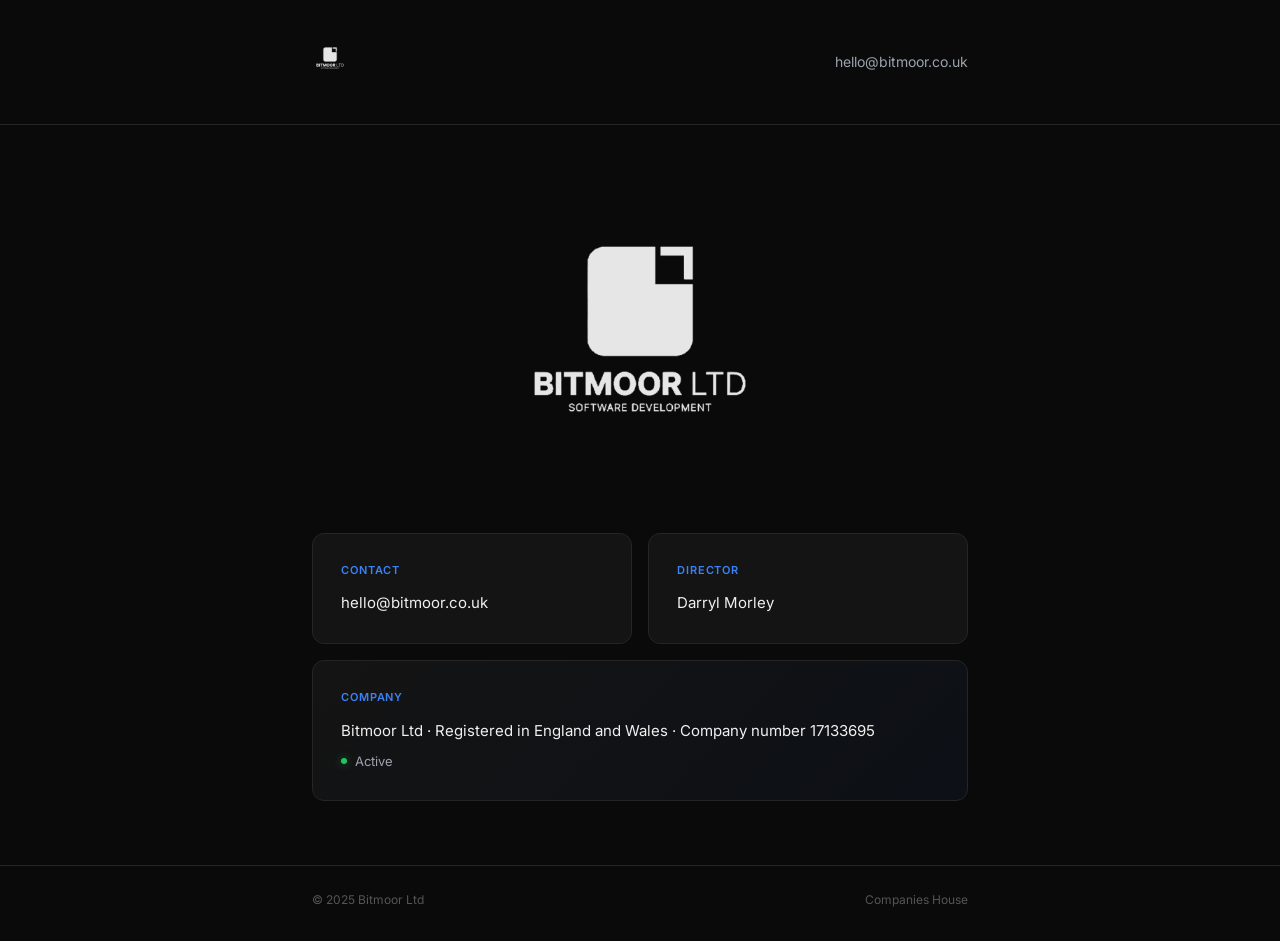
==== index.html @ f6d06ce0 "Add logo and redesign site with dark theme Co-Authored-By: Claude Opus 4.6 <noreply@anthropic.com>" ====
<!DOCTYPE html>
<html lang="en">
<head>
  <meta charset="UTF-8">
  <meta name="viewport" content="width=device-width, initial-scale=1.0">
  <title>Bitmoor Ltd - Software Development</title>
  <meta name="description" content="Bitmoor Ltd is a software development company registered in England and Wales. Company number 17133695.">
  <link rel="preconnect" href="https://fonts.googleapis.com">
  <link rel="preconnect" href="https://fonts.gstatic.com" crossorigin>
  <link href="https://fonts.googleapis.com/css2?family=Inter:wght@400;500;600;700&display=swap" rel="stylesheet">
  <style>
    *, *::before, *::after {
      box-sizing: border-box;
      margin: 0;
      padding: 0;
    }

    :root {
      --color-text: #f0f0f0;
      --color-text-muted: #9ca3af;
      --color-bg: #0a0a0a;
      --color-surface: #141414;
      --color-border: #252525;
      --color-accent: #3b82f6;
      --color-accent-glow: rgba(59, 130, 246, 0.15);
    }

    body {
      font-family: 'Inter', -apple-system, BlinkMacSystemFont, sans-serif;
      color: var(--color-text);
      background: var(--color-bg);
      line-height: 1.6;
      -webkit-font-smoothing: antialiased;
      min-height: 100vh;
    }

    .page {
      min-height: 100vh;
      display: flex;
      flex-direction: column;
    }

    .container {
      max-width: 720px;
      margin: 0 auto;
      padding: 0 32px;
      width: 100%;
    }

    header {
      padding: 40px 0;
      border-bottom: 1px solid var(--color-border);
    }

    .header-inner {
      display: flex;
      align-items: center;
      justify-content: space-between;
    }

    .logo img {
      height: 36px;
      width: auto;
      filter: brightness(0) invert(1) opacity(0.9);
    }

    .header-link {
      font-size: 14px;
      color: var(--color-text-muted);
      text-decoration: none;
      transition: color 0.2s;
    }

    .header-link:hover {
      color: var(--color-accent);
    }

    .hero {
      padding: 64px 0;
      display: flex;
      justify-content: center;
    }

    .hero img {
      width: 280px;
      height: auto;
      filter: brightness(0) invert(1) opacity(0.9);
    }

    .cards {
      display: grid;
      grid-template-columns: 1fr 1fr;
      gap: 16px;
      padding-bottom: 64px;
    }

    .card {
      background: var(--color-surface);
      border: 1px solid var(--color-border);
      border-radius: 12px;
      padding: 28px;
      transition: border-color 0.2s, box-shadow 0.2s;
    }

    .card:hover {
      border-color: #333;
      box-shadow: 0 4px 24px rgba(0, 0, 0, 0.3);
    }

    .card-label {
      font-size: 11px;
      font-weight: 600;
      text-transform: uppercase;
      letter-spacing: 0.08em;
      color: var(--color-accent);
      margin-bottom: 12px;
    }

    .card p {
      font-size: 15px;
      color: var(--color-text);
      line-height: 1.6;
    }

    .card a {
      color: var(--color-text);
      text-decoration: none;
      transition: color 0.2s;
    }

    .card a:hover {
      color: var(--color-accent);
    }

    .card-full {
      grid-column: 1 / -1;
      background: linear-gradient(135deg, var(--color-surface) 0%, rgba(59, 130, 246, 0.05) 100%);
    }

    .status {
      display: inline-flex;
      align-items: center;
      gap: 8px;
      font-size: 13px;
      color: var(--color-text-muted);
      margin-top: 8px;
    }

    .status-dot {
      width: 6px;
      height: 6px;
      border-radius: 50%;
      background: #22c55e;
      box-shadow: 0 0 8px rgba(34, 197, 94, 0.5);
    }

    footer {
      margin-top: auto;
      padding: 24px 0 32px;
      border-top: 1px solid var(--color-border);
    }

    .footer-inner {
      display: flex;
      align-items: center;
      justify-content: space-between;
    }

    footer p {
      font-size: 12px;
      color: #555;
    }

    footer a {
      font-size: 12px;
      color: #555;
      text-decoration: none;
      transition: color 0.2s;
    }

    footer a:hover {
      color: var(--color-text-muted);
    }

    @media (max-width: 540px) {
      .hero h1 {
        font-size: 36px;
      }

      .cards {
        grid-template-columns: 1fr;
      }

      .card-full {
        grid-column: auto;
      }

      .footer-inner {
        flex-direction: column;
        gap: 8px;
        text-align: center;
      }
    }
  </style>
</head>
<body>
  <div class="page">
    <header>
      <div class="container">
        <div class="header-inner">
          <div class="logo"><img src="logo.png" alt="Bitmoor"></div>
          <a href="mailto:hello@bitmoor.co.uk" class="header-link">hello@bitmoor.co.uk</a>
        </div>
      </div>
    </header>

    <main>
      <div class="container">
        <div class="hero">
          <img src="logo.png" alt="Bitmoor Ltd - Software Development">
        </div>

        <div class="cards">
          <div class="card">
            <div class="card-label">Contact</div>
            <p><a href="mailto:hello@bitmoor.co.uk">hello@bitmoor.co.uk</a></p>
          </div>

          <div class="card">
            <div class="card-label">Director</div>
            <p>Darryl Morley</p>
          </div>

          <div class="card card-full">
            <div class="card-label">Company</div>
            <p>
              Bitmoor Ltd &middot; Registered in England and Wales &middot;
              <a href="https://find-and-update.company-information.service.gov.uk/company/17133695" target="_blank" rel="noopener">Company number 17133695</a>
            </p>
            <div class="status">
              <span class="status-dot"></span>
              Active
            </div>
          </div>
        </div>
      </div>
    </main>

    <footer>
      <div class="container">
        <div class="footer-inner">
          <p>&copy; 2025 Bitmoor Ltd</p>
          <a href="https://find-and-update.company-information.service.gov.uk/company/17133695" target="_blank" rel="noopener">Companies House</a>
        </div>
      </div>
    </footer>
  </div>
</body>
</html>
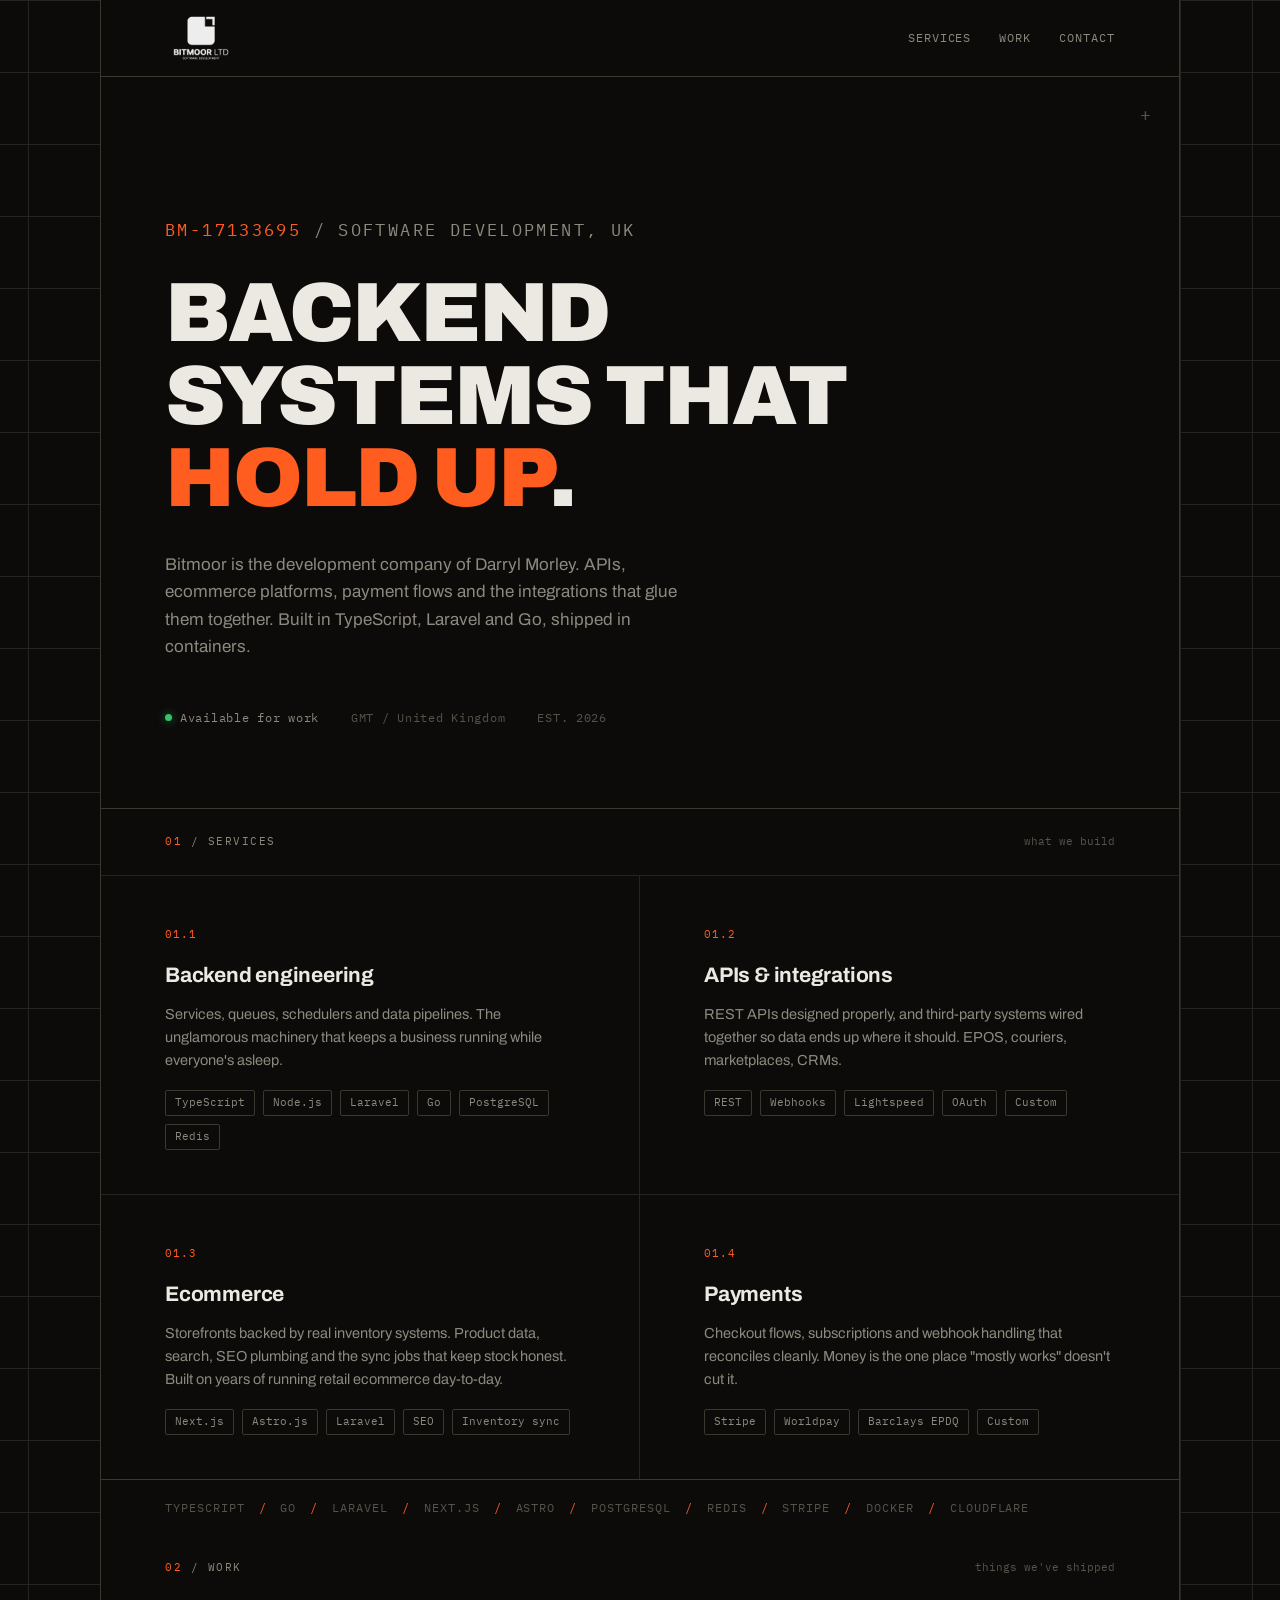
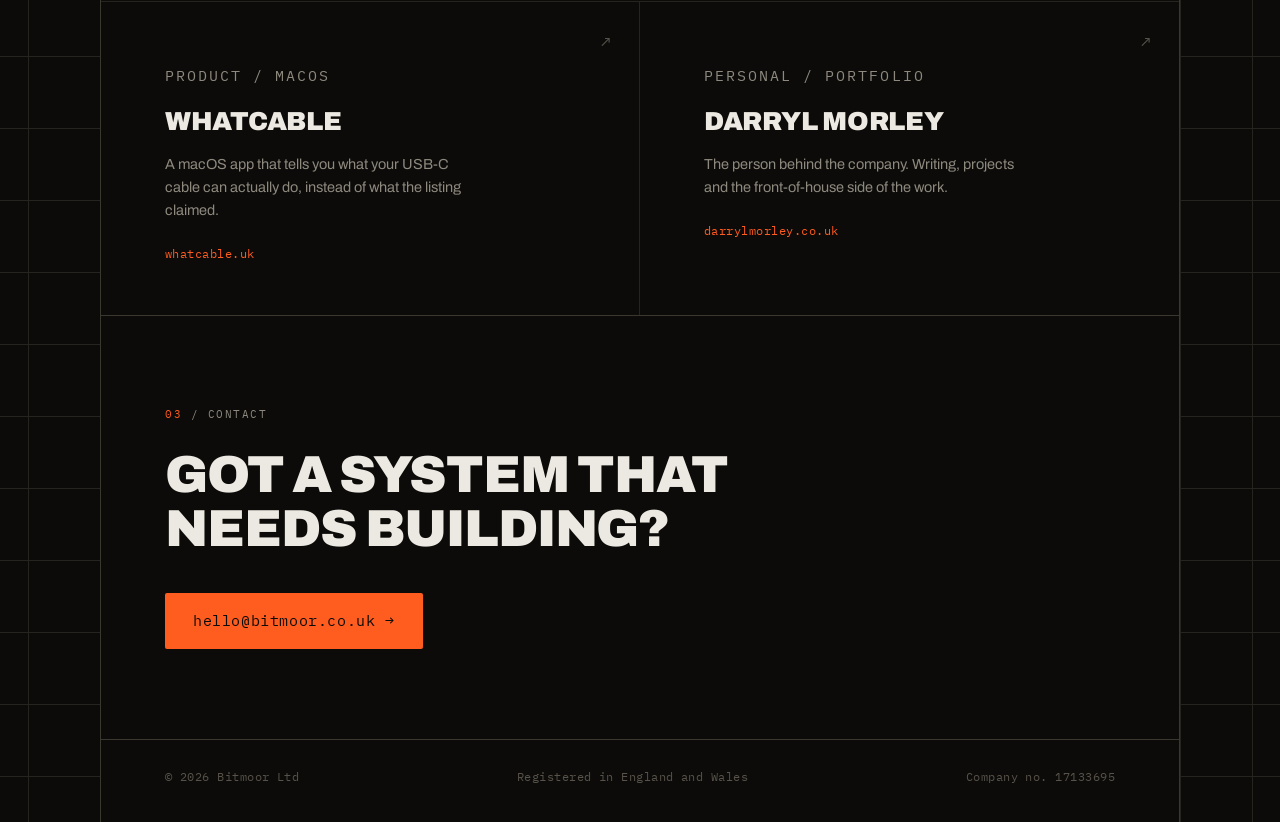
==== commit 1a5f7d17: "feat: redesign site around services and shipped work Industrial dark theme (Archivo + IBM Plex Mono," ====
--- a/index.html
+++ b/index.html
@@ -3,11 +3,11 @@
 <head>
   <meta charset="UTF-8">
   <meta name="viewport" content="width=device-width, initial-scale=1.0">
-  <title>Bitmoor Ltd - Software Development</title>
-  <meta name="description" content="Bitmoor Ltd is a software development company registered in England and Wales. Company number 17133695.">
+  <title>Bitmoor Ltd · Backend, APIs, Ecommerce</title>
+  <meta name="description" content="Bitmoor Ltd builds backend systems, APIs, ecommerce platforms and payment integrations in TypeScript, Laravel and Go. Registered in England and Wales, company number 17133695.">
   <link rel="preconnect" href="https://fonts.googleapis.com">
   <link rel="preconnect" href="https://fonts.gstatic.com" crossorigin>
-  <link href="https://fonts.googleapis.com/css2?family=Inter:wght@400;500;600;700&display=swap" rel="stylesheet">
+  <link href="https://fonts.googleapis.com/css2?family=Archivo:wght@400;500;700;900&family=IBM+Plex+Mono:wght@400;500&display=swap" rel="stylesheet">
   <style>
     *, *::before, *::after {
       box-sizing: border-box;
@@ -16,243 +16,564 @@
     }
 
     :root {
-      --color-text: #f0f0f0;
-      --color-text-muted: #9ca3af;
-      --color-bg: #0a0a0a;
-      --color-surface: #141414;
-      --color-border: #252525;
-      --color-accent: #3b82f6;
-      --color-accent-glow: rgba(59, 130, 246, 0.15);
+      --bg: #0c0b09;
+      --surface: #131210;
+      --line: #26241f;
+      --line-strong: #3a372f;
+      --text: #ece9e2;
+      --muted: #8d897e;
+      --faint: #57534a;
+      --accent: #ff5c1f;
+      --accent-dim: rgba(255, 92, 31, 0.12);
+      --mono: 'IBM Plex Mono', ui-monospace, monospace;
+      --sans: 'Archivo', -apple-system, sans-serif;
+    }
+
+    ::selection {
+      background: var(--accent);
+      color: var(--bg);
+    }
+
+    html {
+      scroll-behavior: smooth;
     }
 
     body {
-      font-family: 'Inter', -apple-system, BlinkMacSystemFont, sans-serif;
-      color: var(--color-text);
-      background: var(--color-bg);
+      font-family: var(--sans);
+      background: var(--bg);
+      color: var(--text);
       line-height: 1.6;
       -webkit-font-smoothing: antialiased;
+      /* blueprint grid backdrop */
+      background-image:
+        linear-gradient(var(--line) 1px, transparent 1px),
+        linear-gradient(90deg, var(--line) 1px, transparent 1px);
+      background-size: 72px 72px;
+      background-position: center top;
+    }
+
+    .frame {
+      max-width: 1080px;
+      margin: 0 auto;
+      border-left: 1px solid var(--line-strong);
+      border-right: 1px solid var(--line-strong);
+      background: var(--bg);
       min-height: 100vh;
-    }
-
-    .page {
-      min-height: 100vh;
       display: flex;
       flex-direction: column;
     }
 
-    .container {
-      max-width: 720px;
-      margin: 0 auto;
-      padding: 0 32px;
-      width: 100%;
-    }
-
+    .pad {
+      padding-left: clamp(24px, 5vw, 64px);
+      padding-right: clamp(24px, 5vw, 64px);
+    }
+
+    /* ---- mono label, used everywhere ---- */
+    .tag {
+      font-family: var(--mono);
+      font-size: 11px;
+      letter-spacing: 0.14em;
+      text-transform: uppercase;
+      color: var(--muted);
+    }
+
+    .tag .idx {
+      color: var(--accent);
+    }
+
+    /* ---- header ---- */
     header {
-      padding: 40px 0;
-      border-bottom: 1px solid var(--color-border);
-    }
-
-    .header-inner {
+      border-bottom: 1px solid var(--line-strong);
+      padding-top: 20px;
+      padding-bottom: 20px;
       display: flex;
       align-items: center;
       justify-content: space-between;
+      gap: 16px;
+    }
+
+    .logo {
+      display: flex;
+      align-items: center;
     }
 
     .logo img {
-      height: 36px;
+      /* the PNG has heavy transparent padding, oversize and pull it back in */
+      height: 72px;
       width: auto;
-      filter: brightness(0) invert(1) opacity(0.9);
-    }
-
-    .header-link {
-      font-size: 14px;
-      color: var(--color-text-muted);
+      display: block;
+      margin: -18px 0;
+      filter: brightness(0) invert(0.93);
+    }
+
+    header nav {
+      display: flex;
+      gap: 28px;
+    }
+
+    header nav a {
+      font-family: var(--mono);
+      font-size: 12px;
+      letter-spacing: 0.08em;
+      text-transform: uppercase;
+      color: var(--muted);
       text-decoration: none;
-      transition: color 0.2s;
-    }
-
-    .header-link:hover {
-      color: var(--color-accent);
-    }
-
+      transition: color 0.15s;
+    }
+
+    header nav a:hover {
+      color: var(--accent);
+    }
+
+    /* ---- hero ---- */
     .hero {
-      padding: 64px 0;
-      display: flex;
-      justify-content: center;
-    }
-
-    .hero img {
-      width: 280px;
-      height: auto;
-      filter: brightness(0) invert(1) opacity(0.9);
-    }
-
-    .cards {
-      display: grid;
-      grid-template-columns: 1fr 1fr;
-      gap: 16px;
-      padding-bottom: 64px;
-    }
-
-    .card {
-      background: var(--color-surface);
-      border: 1px solid var(--color-border);
-      border-radius: 12px;
-      padding: 28px;
-      transition: border-color 0.2s, box-shadow 0.2s;
-    }
-
-    .card:hover {
-      border-color: #333;
-      box-shadow: 0 4px 24px rgba(0, 0, 0, 0.3);
-    }
-
-    .card-label {
-      font-size: 11px;
-      font-weight: 600;
+      padding-top: clamp(72px, 12vh, 140px);
+      padding-bottom: clamp(56px, 9vh, 110px);
+      border-bottom: 1px solid var(--line-strong);
+      position: relative;
+      overflow: hidden;
+    }
+
+    .hero::after {
+      /* crosshair marker, top right */
+      content: '+';
+      position: absolute;
+      top: 24px;
+      right: 28px;
+      font-family: var(--mono);
+      color: var(--faint);
+      font-size: 18px;
+    }
+
+    .hero .tag {
+      margin-bottom: 28px;
+    }
+
+    .hero h1 {
+      font-size: clamp(40px, 7.2vw, 84px);
+      font-weight: 900;
+      line-height: 0.98;
+      letter-spacing: -0.025em;
       text-transform: uppercase;
-      letter-spacing: 0.08em;
-      color: var(--color-accent);
-      margin-bottom: 12px;
-    }
-
-    .card p {
-      font-size: 15px;
-      color: var(--color-text);
-      line-height: 1.6;
-    }
-
-    .card a {
-      color: var(--color-text);
-      text-decoration: none;
-      transition: color 0.2s;
-    }
-
-    .card a:hover {
-      color: var(--color-accent);
-    }
-
-    .card-full {
-      grid-column: 1 / -1;
-      background: linear-gradient(135deg, var(--color-surface) 0%, rgba(59, 130, 246, 0.05) 100%);
-    }
-
-    .status {
+      max-width: 14ch;
+    }
+
+    .hero h1 .accent {
+      color: var(--accent);
+    }
+
+    .hero p {
+      margin-top: 32px;
+      max-width: 52ch;
+      font-size: 17px;
+      color: var(--muted);
+    }
+
+    .hero-meta {
+      margin-top: 48px;
+      display: flex;
+      flex-wrap: wrap;
+      gap: 10px 32px;
+      font-family: var(--mono);
+      font-size: 12px;
+      color: var(--faint);
+      letter-spacing: 0.06em;
+    }
+
+    .hero-meta .live {
+      color: var(--muted);
       display: inline-flex;
       align-items: center;
       gap: 8px;
-      font-size: 13px;
-      color: var(--color-text-muted);
-      margin-top: 8px;
-    }
-
-    .status-dot {
-      width: 6px;
-      height: 6px;
+    }
+
+    .dot {
+      width: 7px;
+      height: 7px;
       border-radius: 50%;
-      background: #22c55e;
-      box-shadow: 0 0 8px rgba(34, 197, 94, 0.5);
-    }
-
+      background: #36c46a;
+      box-shadow: 0 0 10px rgba(54, 196, 106, 0.6);
+      animation: pulse 2.4s ease-in-out infinite;
+    }
+
+    @keyframes pulse {
+      0%, 100% { opacity: 1; }
+      50% { opacity: 0.35; }
+    }
+
+    /* ---- section shell ---- */
+    section {
+      border-bottom: 1px solid var(--line-strong);
+    }
+
+    .section-head {
+      padding-top: 24px;
+      padding-bottom: 24px;
+      border-bottom: 1px solid var(--line);
+      display: flex;
+      justify-content: space-between;
+      align-items: baseline;
+    }
+
+    .section-head .hint {
+      font-family: var(--mono);
+      font-size: 11px;
+      color: var(--faint);
+    }
+
+    /* ---- services ---- */
+    .services {
+      display: grid;
+      grid-template-columns: 1fr 1fr;
+    }
+
+    .service {
+      padding: clamp(28px, 4vw, 44px) clamp(24px, 5vw, 64px);
+      border-bottom: 1px solid var(--line);
+      position: relative;
+    }
+
+    .service:nth-child(odd) {
+      border-right: 1px solid var(--line);
+    }
+
+    .service:nth-last-child(-n+2) {
+      border-bottom: none;
+    }
+
+    .service::before {
+      content: '';
+      position: absolute;
+      top: 0;
+      left: 0;
+      width: 0;
+      height: 2px;
+      background: var(--accent);
+      transition: width 0.3s ease;
+    }
+
+    .service:hover::before {
+      width: 100%;
+    }
+
+    .service .num {
+      font-family: var(--mono);
+      font-size: 11px;
+      color: var(--accent);
+      letter-spacing: 0.1em;
+    }
+
+    .service h3 {
+      margin-top: 14px;
+      font-size: 21px;
+      font-weight: 700;
+      letter-spacing: -0.01em;
+    }
+
+    .service p {
+      margin-top: 10px;
+      font-size: 14.5px;
+      color: var(--muted);
+    }
+
+    .service .tools {
+      margin-top: 18px;
+      display: flex;
+      flex-wrap: wrap;
+      gap: 8px;
+    }
+
+    .tools span {
+      font-family: var(--mono);
+      font-size: 11px;
+      color: var(--muted);
+      border: 1px solid var(--line-strong);
+      padding: 3px 9px;
+      border-radius: 2px;
+    }
+
+    /* ---- stack strip ---- */
+    .strip {
+      padding-top: 18px;
+      padding-bottom: 18px;
+      font-family: var(--mono);
+      font-size: 12px;
+      letter-spacing: 0.08em;
+      color: var(--faint);
+      text-transform: uppercase;
+      white-space: nowrap;
+      overflow: hidden;
+      text-overflow: ellipsis;
+    }
+
+    .strip b {
+      color: var(--accent);
+      font-weight: 400;
+      margin: 0 6px;
+    }
+
+    /* ---- work ---- */
+    .work-grid {
+      display: grid;
+      grid-template-columns: 1fr 1fr;
+    }
+
+    .work {
+      display: block;
+      text-decoration: none;
+      color: inherit;
+      padding: clamp(32px, 4.5vw, 52px) clamp(24px, 5vw, 64px);
+      position: relative;
+      transition: background 0.2s;
+    }
+
+    .work:first-child {
+      border-right: 1px solid var(--line);
+    }
+
+    .work:hover {
+      background: var(--accent-dim);
+    }
+
+    .work .arrow {
+      position: absolute;
+      top: 28px;
+      right: 28px;
+      font-family: var(--mono);
+      font-size: 16px;
+      color: var(--faint);
+      transition: color 0.2s, transform 0.2s;
+    }
+
+    .work:hover .arrow {
+      color: var(--accent);
+      transform: translate(3px, -3px);
+    }
+
+    .work h3 {
+      font-size: 26px;
+      font-weight: 900;
+      text-transform: uppercase;
+      letter-spacing: -0.01em;
+      margin-top: 14px;
+    }
+
+    .work p {
+      margin-top: 10px;
+      font-size: 14.5px;
+      color: var(--muted);
+      max-width: 40ch;
+    }
+
+    .work .url {
+      margin-top: 22px;
+      font-family: var(--mono);
+      font-size: 12px;
+      color: var(--accent);
+      letter-spacing: 0.04em;
+    }
+
+    /* ---- contact ---- */
+    .contact {
+      padding-top: clamp(64px, 10vh, 120px);
+      padding-bottom: clamp(64px, 10vh, 120px);
+      text-align: left;
+    }
+
+    .contact h2 {
+      font-size: clamp(30px, 4.6vw, 52px);
+      font-weight: 900;
+      text-transform: uppercase;
+      letter-spacing: -0.02em;
+      line-height: 1.05;
+      max-width: 20ch;
+    }
+
+    .contact a.cta {
+      display: inline-block;
+      margin-top: 36px;
+      font-family: var(--mono);
+      font-size: 15px;
+      letter-spacing: 0.04em;
+      color: var(--bg);
+      background: var(--accent);
+      text-decoration: none;
+      padding: 16px 28px;
+      border-radius: 2px;
+      transition: transform 0.15s, box-shadow 0.15s;
+    }
+
+    .contact a.cta:hover {
+      transform: translateY(-2px);
+      box-shadow: 0 8px 32px rgba(255, 92, 31, 0.35);
+    }
+
+    /* ---- footer ---- */
     footer {
       margin-top: auto;
-      padding: 24px 0 32px;
-      border-top: 1px solid var(--color-border);
-    }
-
-    .footer-inner {
-      display: flex;
-      align-items: center;
+      padding-top: 28px;
+      padding-bottom: 36px;
+      display: flex;
+      flex-wrap: wrap;
+      gap: 12px 32px;
       justify-content: space-between;
-    }
-
-    footer p {
-      font-size: 12px;
-      color: #555;
+      font-family: var(--mono);
+      font-size: 11.5px;
+      color: var(--faint);
+      letter-spacing: 0.04em;
     }
 
     footer a {
-      font-size: 12px;
-      color: #555;
+      color: var(--faint);
       text-decoration: none;
-      transition: color 0.2s;
+      transition: color 0.15s;
     }
 
     footer a:hover {
-      color: var(--color-text-muted);
-    }
-
-    @media (max-width: 540px) {
-      .hero h1 {
-        font-size: 36px;
-      }
-
-      .cards {
+      color: var(--accent);
+    }
+
+    /* ---- load-in reveal ---- */
+    .reveal {
+      opacity: 0;
+      transform: translateY(14px);
+      animation: rise 0.6s ease forwards;
+    }
+
+    .reveal.d1 { animation-delay: 0.08s; }
+    .reveal.d2 { animation-delay: 0.18s; }
+    .reveal.d3 { animation-delay: 0.3s; }
+
+    @keyframes rise {
+      to { opacity: 1; transform: none; }
+    }
+
+    @media (prefers-reduced-motion: reduce) {
+      .reveal { animation: none; opacity: 1; transform: none; }
+      .dot { animation: none; }
+    }
+
+    @media (max-width: 680px) {
+      .services, .work-grid {
         grid-template-columns: 1fr;
       }
 
-      .card-full {
-        grid-column: auto;
+      .service:nth-child(odd), .work:first-child {
+        border-right: none;
       }
 
-      .footer-inner {
-        flex-direction: column;
-        gap: 8px;
-        text-align: center;
+      .service:nth-last-child(2) {
+        border-bottom: 1px solid var(--line);
+      }
+
+      .work:first-child {
+        border-bottom: 1px solid var(--line);
+      }
+
+      header nav {
+        gap: 18px;
       }
     }
   </style>
 </head>
 <body>
-  <div class="page">
-    <header>
-      <div class="container">
-        <div class="header-inner">
-          <div class="logo"><img src="logo.png" alt="Bitmoor"></div>
-          <a href="mailto:hello@bitmoor.co.uk" class="header-link">hello@bitmoor.co.uk</a>
+  <div class="frame">
+    <header class="pad">
+      <a class="logo" href="#"><img src="logo.png" alt="Bitmoor"></a>
+      <nav>
+        <a href="#services">Services</a>
+        <a href="#work">Work</a>
+        <a href="mailto:hello@bitmoor.co.uk">Contact</a>
+      </nav>
+    </header>
+
+    <main>
+      <div class="hero pad">
+        <p class="tag reveal"><span class="idx">BM-17133695</span> / Software development, UK</p>
+        <h1 class="reveal d1">Backend systems that <span class="accent">hold up</span>.</h1>
+        <p class="reveal d2">
+          Bitmoor is the development company of Darryl Morley. APIs, ecommerce
+          platforms, payment flows and the integrations that glue them together.
+          Built in TypeScript, Laravel and Go, shipped in containers.
+        </p>
+        <div class="hero-meta reveal d3">
+          <span class="live"><span class="dot"></span>Available for work</span>
+          <span>GMT / United Kingdom</span>
+          <span>EST. 2026</span>
         </div>
       </div>
-    </header>
-
-    <main>
-      <div class="container">
-        <div class="hero">
-          <img src="logo.png" alt="Bitmoor Ltd - Software Development">
+
+      <section id="services">
+        <div class="section-head pad">
+          <p class="tag"><span class="idx">01</span> / Services</p>
+          <span class="hint">what we build</span>
         </div>
-
-        <div class="cards">
-          <div class="card">
-            <div class="card-label">Contact</div>
-            <p><a href="mailto:hello@bitmoor.co.uk">hello@bitmoor.co.uk</a></p>
+        <div class="services">
+          <div class="service">
+            <span class="num">01.1</span>
+            <h3>Backend engineering</h3>
+            <p>Services, queues, schedulers and data pipelines. The unglamorous machinery that keeps a business running while everyone's asleep.</p>
+            <div class="tools"><span>TypeScript</span><span>Node.js</span><span>Laravel</span><span>Go</span><span>PostgreSQL</span><span>Redis</span></div>
           </div>
-
-          <div class="card">
-            <div class="card-label">Director</div>
-            <p>Darryl Morley</p>
+          <div class="service">
+            <span class="num">01.2</span>
+            <h3>APIs &amp; integrations</h3>
+            <p>REST APIs designed properly, and third-party systems wired together so data ends up where it should. EPOS, couriers, marketplaces, CRMs.</p>
+            <div class="tools"><span>REST</span><span>Webhooks</span><span>Lightspeed</span><span>OAuth</span><span>Custom</span></div>
           </div>
-
-          <div class="card card-full">
-            <div class="card-label">Company</div>
-            <p>
-              Bitmoor Ltd &middot; Registered in England and Wales &middot;
-              <a href="https://find-and-update.company-information.service.gov.uk/company/17133695" target="_blank" rel="noopener">Company number 17133695</a>
-            </p>
-            <div class="status">
-              <span class="status-dot"></span>
-              Active
-            </div>
+          <div class="service">
+            <span class="num">01.3</span>
+            <h3>Ecommerce</h3>
+            <p>Storefronts backed by real inventory systems. Product data, search, SEO plumbing and the sync jobs that keep stock honest. Built on years of running retail ecommerce day-to-day.</p>
+            <div class="tools"><span>Next.js</span><span>Astro.js</span><span>Laravel</span><span>SEO</span><span>Inventory sync</span></div>
+          </div>
+          <div class="service">
+            <span class="num">01.4</span>
+            <h3>Payments</h3>
+            <p>Checkout flows, subscriptions and webhook handling that reconciles cleanly. Money is the one place "mostly works" doesn't cut it.</p>
+            <div class="tools"><span>Stripe</span><span>Worldpay</span><span>Barclays EPDQ</span><span>Custom</span></div>
           </div>
         </div>
+      </section>
+
+      <div class="strip pad">
+        TypeScript <b>/</b> Go <b>/</b> Laravel <b>/</b> Next.js <b>/</b> Astro <b>/</b> PostgreSQL <b>/</b> Redis <b>/</b> Stripe <b>/</b> Docker <b>/</b> Cloudflare
       </div>
+
+      <section id="work">
+        <div class="section-head pad">
+          <p class="tag"><span class="idx">02</span> / Work</p>
+          <span class="hint">things we've shipped</span>
+        </div>
+        <div class="work-grid">
+          <a class="work" href="https://www.whatcable.uk" target="_blank" rel="noopener">
+            <span class="arrow">&#8599;</span>
+            <p class="tag">Product / macOS</p>
+            <h3>WhatCable</h3>
+            <p>A macOS app that tells you what your USB-C cable can actually do, instead of what the listing claimed.</p>
+            <p class="url">whatcable.uk</p>
+          </a>
+          <a class="work" href="https://www.darrylmorley.co.uk" target="_blank" rel="noopener">
+            <span class="arrow">&#8599;</span>
+            <p class="tag">Personal / Portfolio</p>
+            <h3>Darryl Morley</h3>
+            <p>The person behind the company. Writing, projects and the front-of-house side of the work.</p>
+            <p class="url">darrylmorley.co.uk</p>
+          </a>
+        </div>
+      </section>
+
+      <section class="contact pad" id="contact">
+        <p class="tag"><span class="idx">03</span> / Contact</p>
+        <h2 style="margin-top: 24px;">Got a system that needs building?</h2>
+        <a class="cta" href="mailto:hello@bitmoor.co.uk">hello@bitmoor.co.uk &#8594;</a>
+      </section>
     </main>
 
-    <footer>
-      <div class="container">
-        <div class="footer-inner">
-          <p>&copy; 2025 Bitmoor Ltd</p>
-          <a href="https://find-and-update.company-information.service.gov.uk/company/17133695" target="_blank" rel="noopener">Companies House</a>
-        </div>
-      </div>
+    <footer class="pad">
+      <span>&copy; 2026 Bitmoor Ltd</span>
+      <span>Registered in England and Wales</span>
+      <a href="https://find-and-update.company-information.service.gov.uk/company/17133695" target="_blank" rel="noopener">Company no. 17133695</a>
     </footer>
   </div>
 </body>
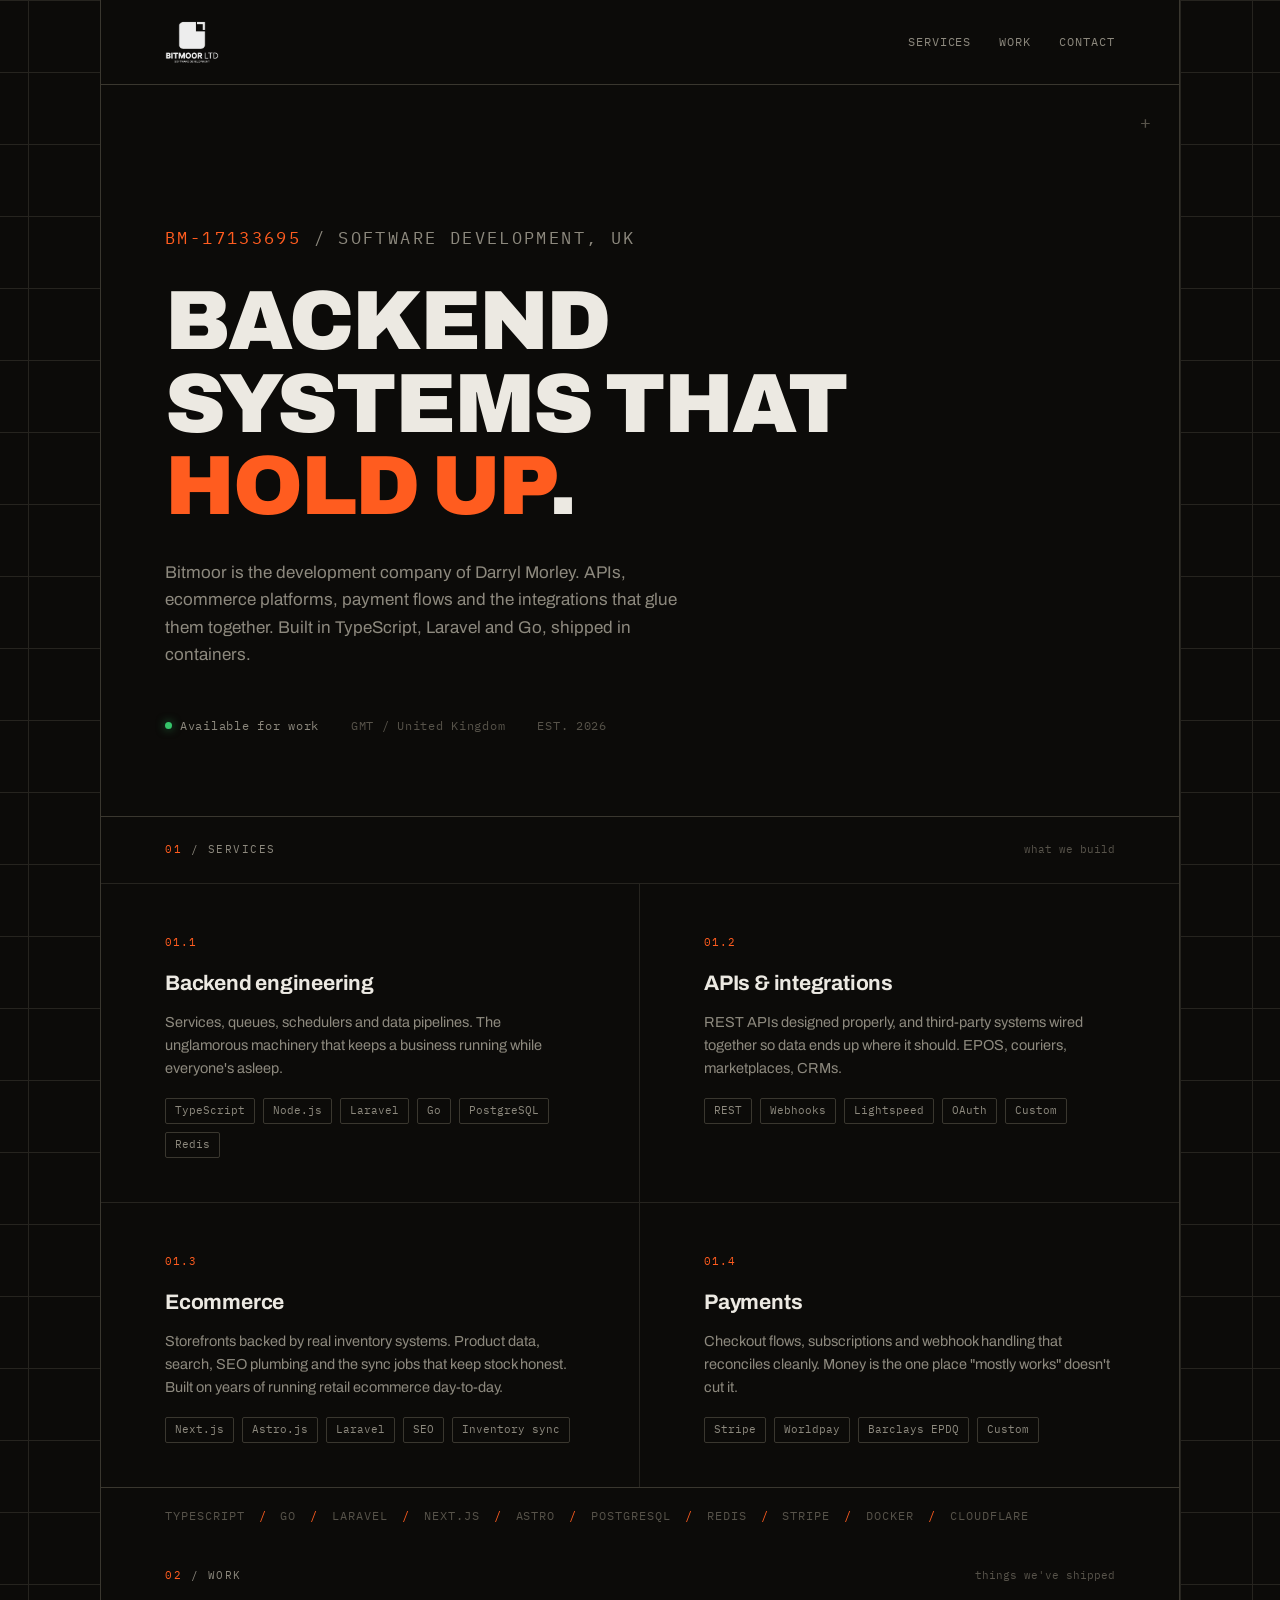
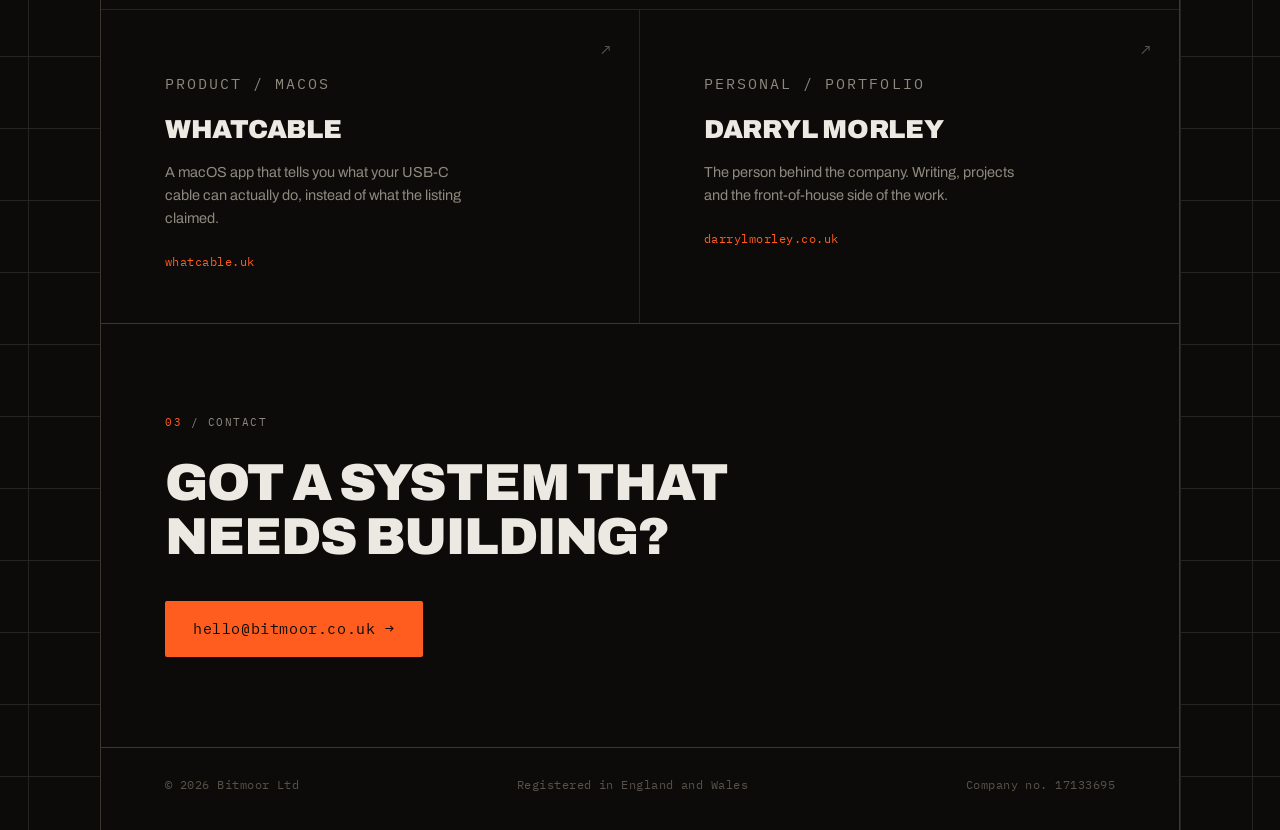
==== commit b218818d: "feat: use cropped logo in header The original PNG is mostly transparent padding. Crop it so the head" ====
--- a/index.html
+++ b/index.html
@@ -5,6 +5,56 @@
   <meta name="viewport" content="width=device-width, initial-scale=1.0">
   <title>Bitmoor Ltd · Backend, APIs, Ecommerce</title>
   <meta name="description" content="Bitmoor Ltd builds backend systems, APIs, ecommerce platforms and payment integrations in TypeScript, Laravel and Go. Registered in England and Wales, company number 17133695.">
+  <link rel="canonical" href="https://www.bitmoor.co.uk">
+  <link rel="icon" type="image/png" href="logo.png">
+  <meta property="og:type" content="website">
+  <meta property="og:site_name" content="Bitmoor Ltd">
+  <meta property="og:title" content="Bitmoor Ltd · Backend, APIs, Ecommerce">
+  <meta property="og:description" content="Backend systems, APIs, ecommerce platforms and payment integrations in TypeScript, Laravel and Go.">
+  <meta property="og:url" content="https://www.bitmoor.co.uk">
+  <meta property="og:image" content="https://www.bitmoor.co.uk/logo.png">
+  <meta name="twitter:card" content="summary">
+  <meta name="twitter:title" content="Bitmoor Ltd · Backend, APIs, Ecommerce">
+  <meta name="twitter:description" content="Backend systems, APIs, ecommerce platforms and payment integrations in TypeScript, Laravel and Go.">
+  <meta name="twitter:image" content="https://www.bitmoor.co.uk/logo.png">
+  <script type="application/ld+json">
+  {
+    "@context": "https://schema.org",
+    "@type": "Organization",
+    "name": "Bitmoor Ltd",
+    "legalName": "Bitmoor Ltd",
+    "url": "https://www.bitmoor.co.uk",
+    "logo": "https://www.bitmoor.co.uk/logo.png",
+    "email": "hello@bitmoor.co.uk",
+    "foundingDate": "2026-04-02",
+    "founder": {
+      "@type": "Person",
+      "name": "Darryl Morley",
+      "url": "https://www.darrylmorley.co.uk/"
+    },
+    "identifier": {
+      "@type": "PropertyValue",
+      "propertyID": "Companies House",
+      "value": "17133695"
+    },
+    "address": {
+      "@type": "PostalAddress",
+      "addressCountry": "GB"
+    },
+    "sameAs": [
+      "https://find-and-update.company-information.service.gov.uk/company/17133695"
+    ],
+    "knowsAbout": [
+      "Backend development",
+      "API design and integrations",
+      "Ecommerce",
+      "Payment integrations",
+      "TypeScript",
+      "Laravel",
+      "Go"
+    ]
+  }
+  </script>
   <link rel="preconnect" href="https://fonts.googleapis.com">
   <link rel="preconnect" href="https://fonts.gstatic.com" crossorigin>
   <link href="https://fonts.googleapis.com/css2?family=Archivo:wght@400;500;700;900&family=IBM+Plex+Mono:wght@400;500&display=swap" rel="stylesheet">
@@ -98,11 +148,9 @@
     }
 
     .logo img {
-      /* the PNG has heavy transparent padding, oversize and pull it back in */
-      height: 72px;
+      height: 44px;
       width: auto;
       display: block;
-      margin: -18px 0;
       filter: brightness(0) invert(0.93);
     }
 
@@ -479,7 +527,7 @@
 <body>
   <div class="frame">
     <header class="pad">
-      <a class="logo" href="#"><img src="logo.png" alt="Bitmoor"></a>
+      <a class="logo" href="#"><img src="logo-cropped.png" alt="Bitmoor"></a>
       <nav>
         <a href="#services">Services</a>
         <a href="#work">Work</a>
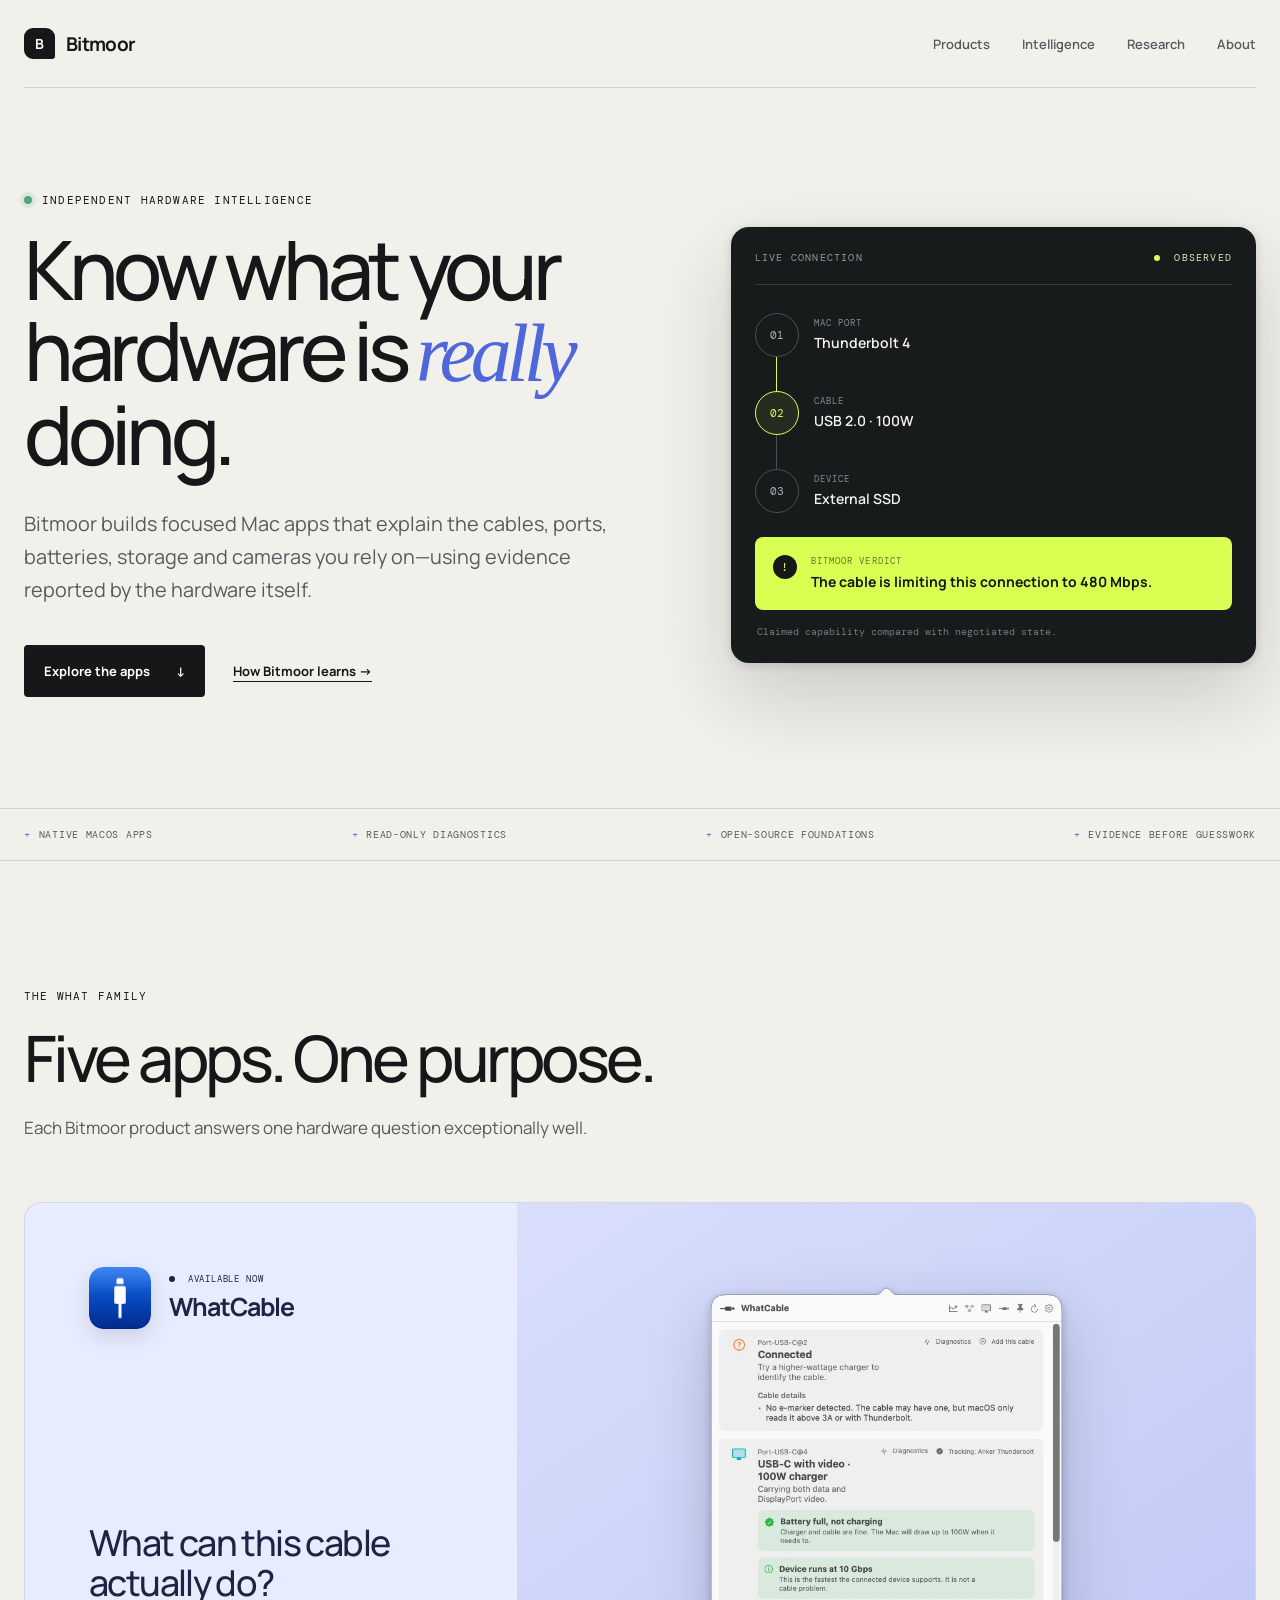
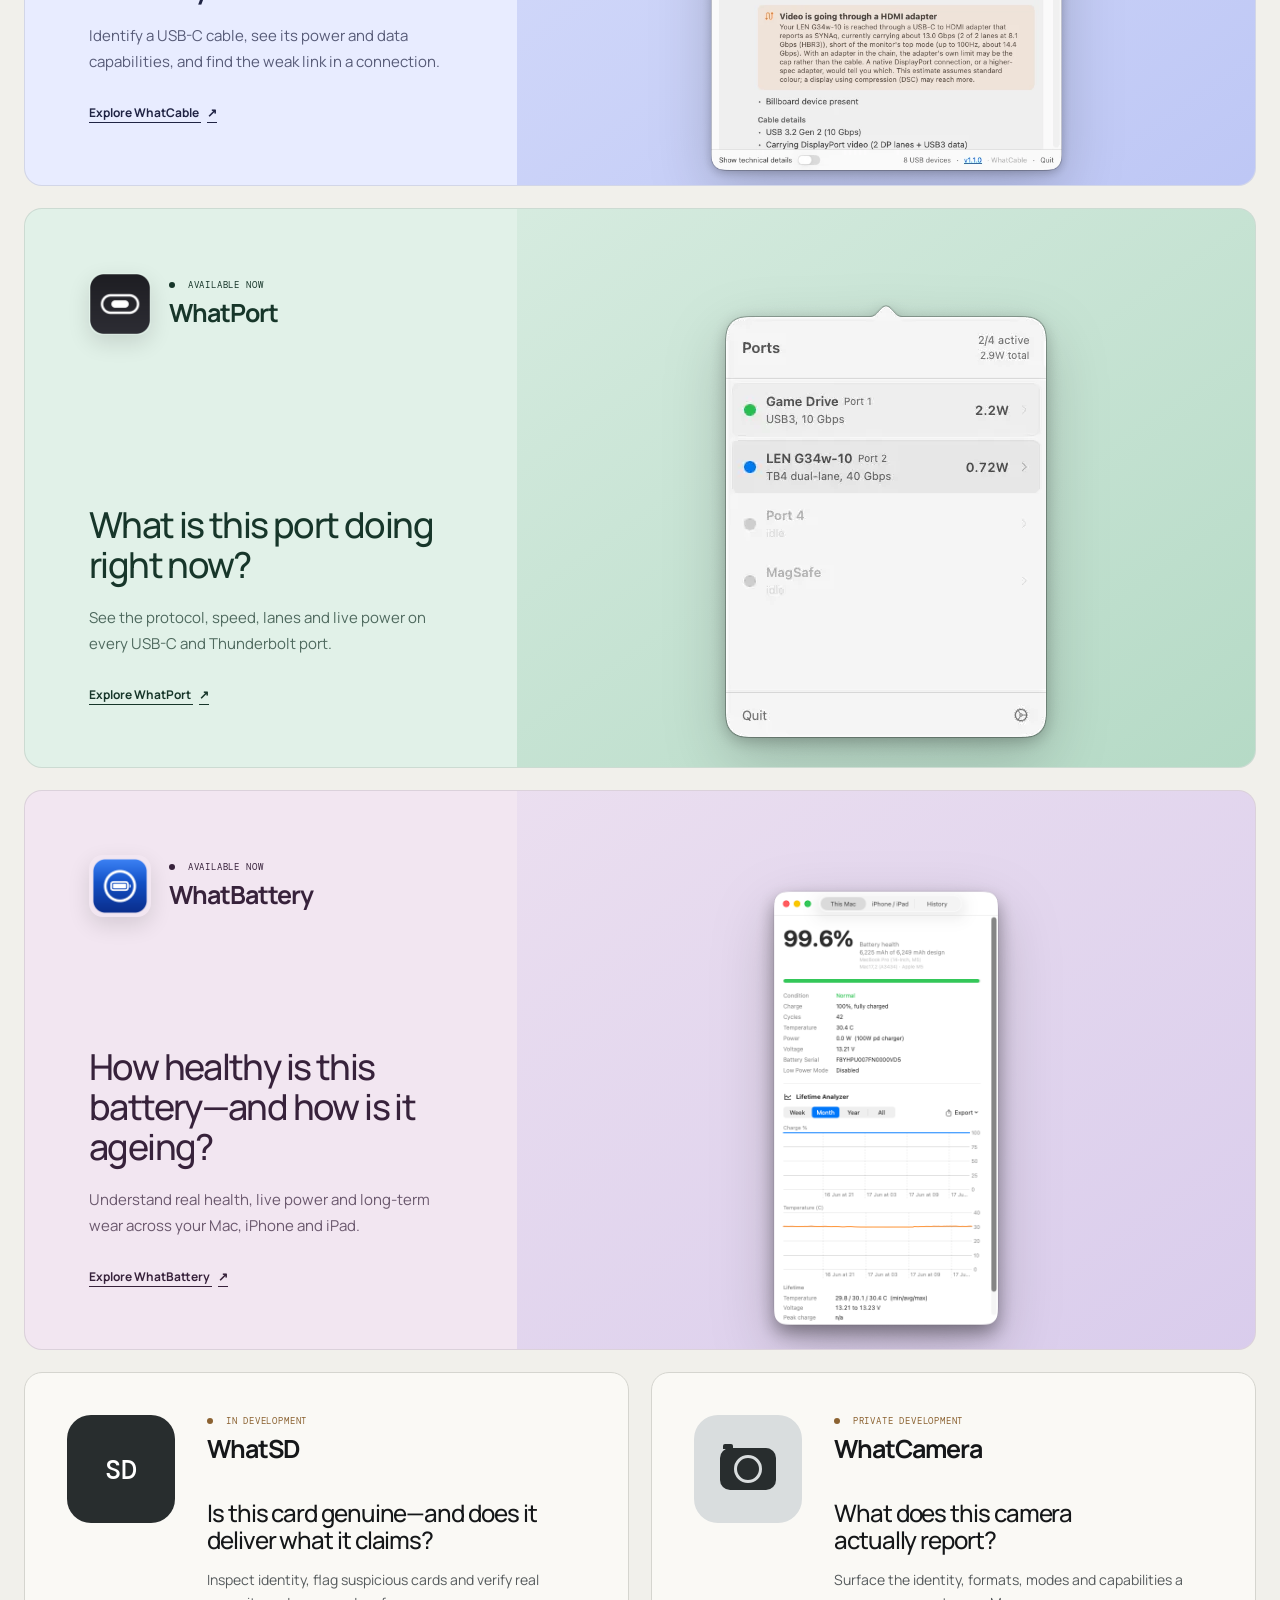
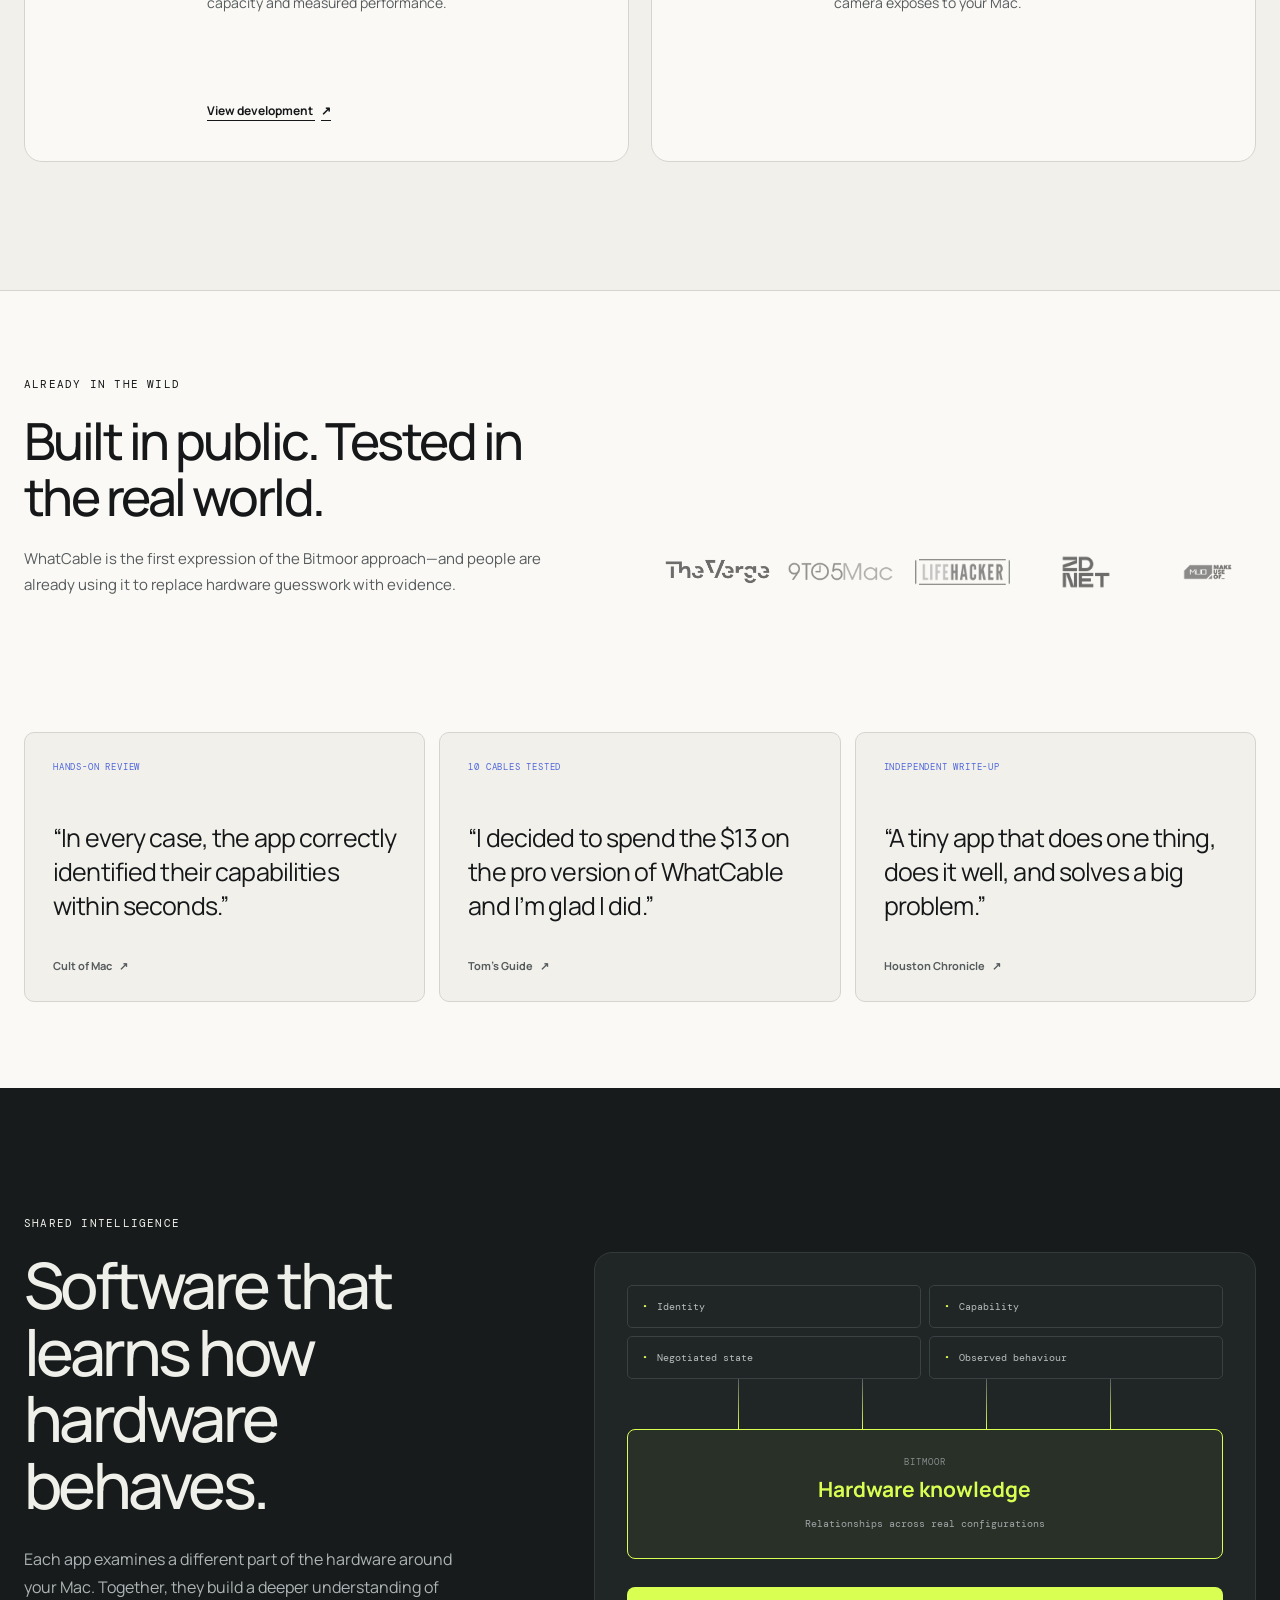
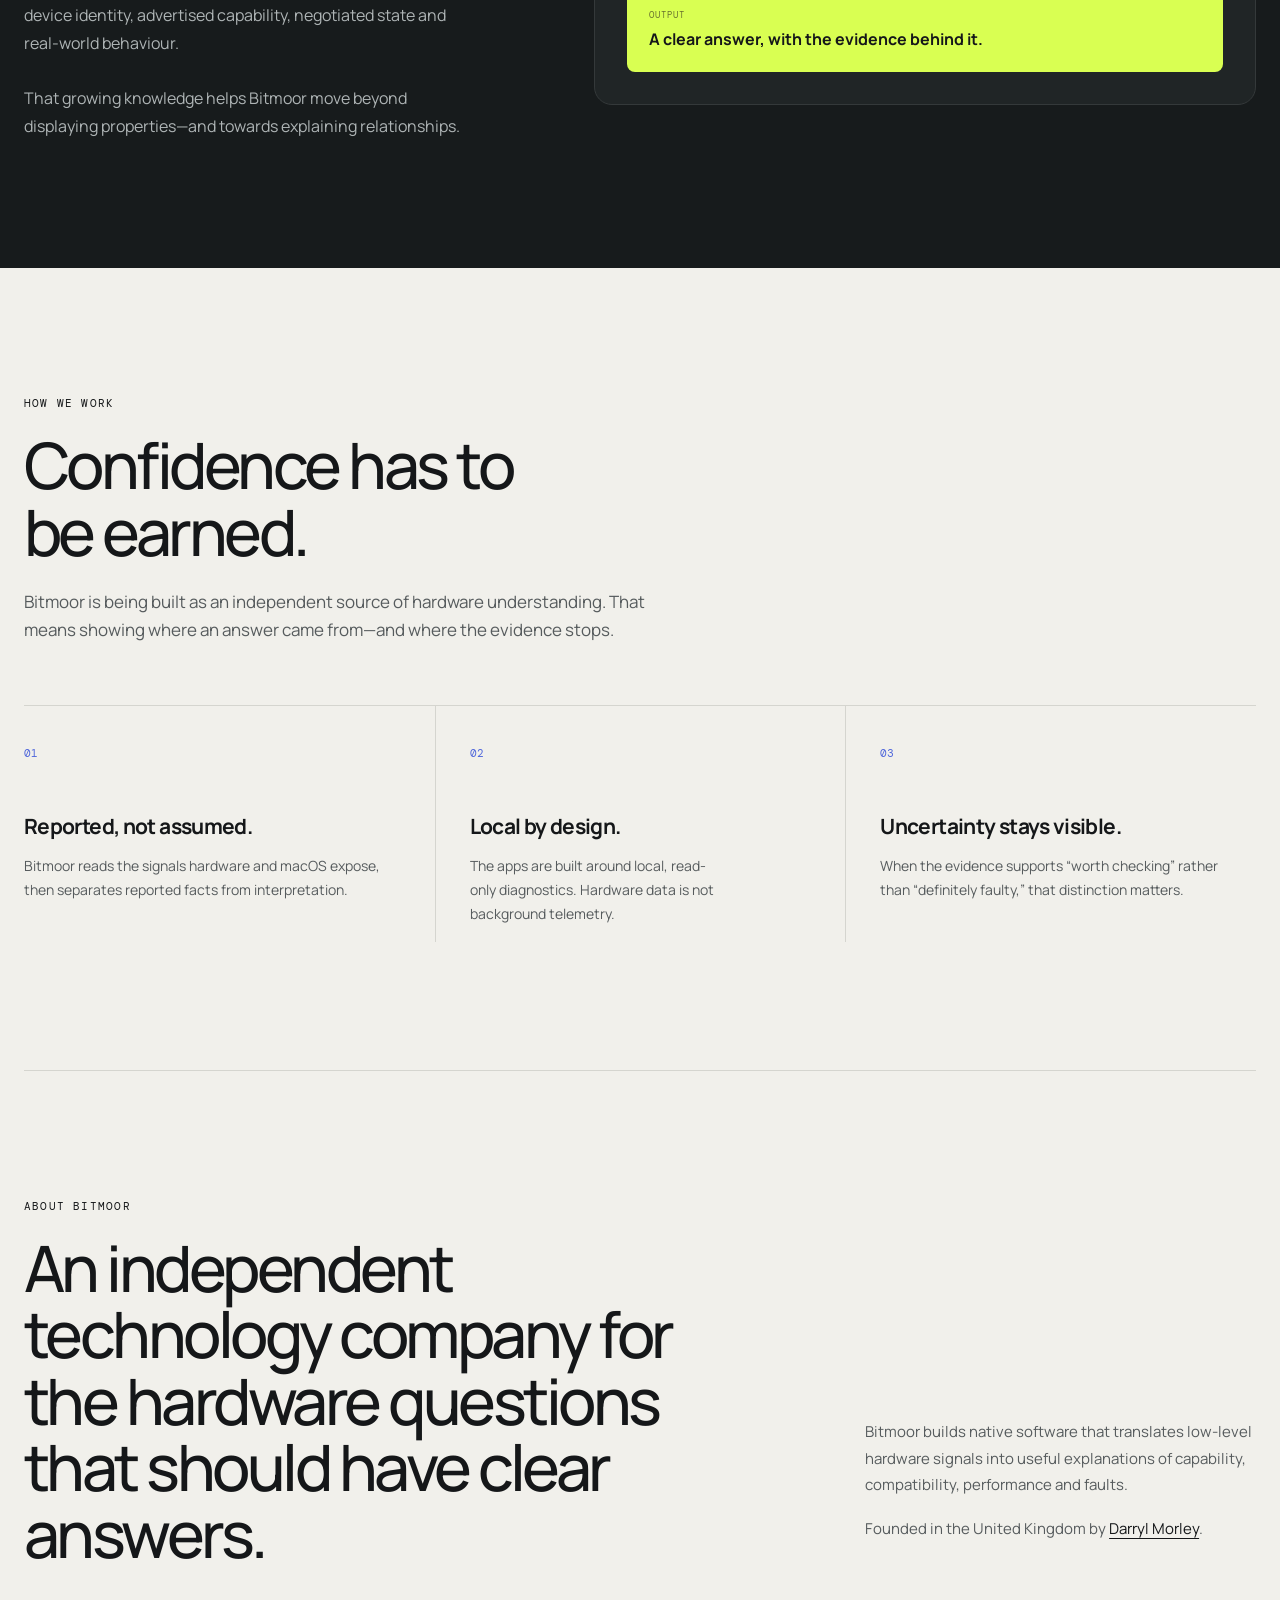
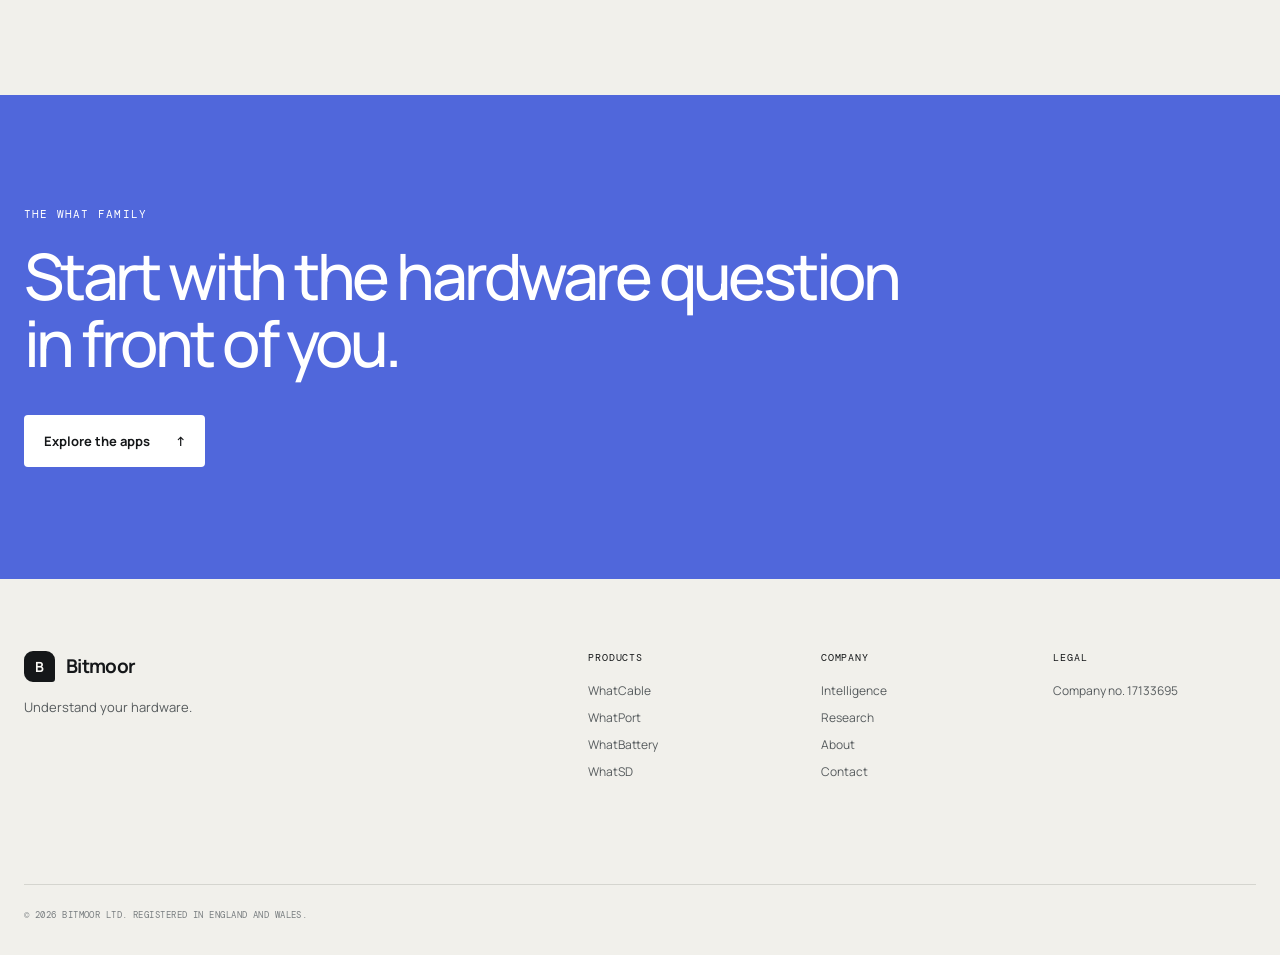
==== commit 7ed0250e: "feat: reposition Bitmoor around hardware intelligence" ====
--- a/index.html
+++ b/index.html
@@ -1,22 +1,30 @@
-<!DOCTYPE html>
-<html lang="en">
+<!doctype html>
+<html lang="en-GB">
 <head>
-  <meta charset="UTF-8">
-  <meta name="viewport" content="width=device-width, initial-scale=1.0">
-  <title>Bitmoor Ltd · Backend, APIs, Ecommerce</title>
-  <meta name="description" content="Bitmoor Ltd builds backend systems, APIs, ecommerce platforms and payment integrations in TypeScript, Laravel and Go. Registered in England and Wales, company number 17133695.">
+  <meta charset="utf-8">
+  <meta name="viewport" content="width=device-width, initial-scale=1">
+  <title>Bitmoor — Understand your hardware</title>
+  <meta name="description" content="Bitmoor builds focused Mac apps that reveal what cables, ports, batteries, storage and cameras are actually doing.">
   <link rel="canonical" href="https://www.bitmoor.co.uk">
-  <link rel="icon" type="image/png" href="logo.png">
+  <link rel="icon" type="image/png" href="assets/favicon.png">
+  <meta name="theme-color" content="#f1f0eb">
   <meta property="og:type" content="website">
-  <meta property="og:site_name" content="Bitmoor Ltd">
-  <meta property="og:title" content="Bitmoor Ltd · Backend, APIs, Ecommerce">
-  <meta property="og:description" content="Backend systems, APIs, ecommerce platforms and payment integrations in TypeScript, Laravel and Go.">
+  <meta property="og:site_name" content="Bitmoor">
+  <meta property="og:title" content="Bitmoor — Understand your hardware">
+  <meta property="og:description" content="Focused Mac apps that turn hidden hardware signals into clear, trustworthy answers.">
   <meta property="og:url" content="https://www.bitmoor.co.uk">
-  <meta property="og:image" content="https://www.bitmoor.co.uk/logo.png">
-  <meta name="twitter:card" content="summary">
-  <meta name="twitter:title" content="Bitmoor Ltd · Backend, APIs, Ecommerce">
-  <meta name="twitter:description" content="Backend systems, APIs, ecommerce platforms and payment integrations in TypeScript, Laravel and Go.">
-  <meta name="twitter:image" content="https://www.bitmoor.co.uk/logo.png">
+  <meta property="og:image" content="https://www.bitmoor.co.uk/assets/og.png">
+  <meta property="og:image:width" content="1731">
+  <meta property="og:image:height" content="909">
+  <meta property="og:image:alt" content="Bitmoor — Understand your hardware">
+  <meta name="twitter:card" content="summary_large_image">
+  <meta name="twitter:title" content="Bitmoor — Understand your hardware">
+  <meta name="twitter:description" content="Focused Mac apps that turn hidden hardware signals into clear, trustworthy answers.">
+  <meta name="twitter:image" content="https://www.bitmoor.co.uk/assets/og.png">
+  <link rel="preconnect" href="https://fonts.googleapis.com">
+  <link rel="preconnect" href="https://fonts.gstatic.com" crossorigin>
+  <link href="https://fonts.googleapis.com/css2?family=DM+Mono:wght@400;500&amp;family=Manrope:wght@400;500;600;700&amp;display=swap" rel="stylesheet">
+  <link rel="stylesheet" href="styles.css">
   <script type="application/ld+json">
   {
     "@context": "https://schema.org",
@@ -24,605 +32,293 @@
     "name": "Bitmoor Ltd",
     "legalName": "Bitmoor Ltd",
     "url": "https://www.bitmoor.co.uk",
-    "logo": "https://www.bitmoor.co.uk/logo.png",
-    "email": "hello@bitmoor.co.uk",
+    "logo": "https://www.bitmoor.co.uk/assets/favicon.png",
+    "description": "Bitmoor builds software that helps people understand hardware across the Apple ecosystem.",
     "foundingDate": "2026-04-02",
     "founder": {
       "@type": "Person",
       "name": "Darryl Morley",
       "url": "https://www.darrylmorley.co.uk/"
     },
+    "address": {
+      "@type": "PostalAddress",
+      "addressCountry": "GB"
+    },
     "identifier": {
       "@type": "PropertyValue",
       "propertyID": "Companies House",
       "value": "17133695"
     },
-    "address": {
-      "@type": "PostalAddress",
-      "addressCountry": "GB"
-    },
-    "sameAs": [
-      "https://find-and-update.company-information.service.gov.uk/company/17133695"
-    ],
     "knowsAbout": [
-      "Backend development",
-      "API design and integrations",
-      "Ecommerce",
-      "Payment integrations",
-      "TypeScript",
-      "Laravel",
-      "Go"
+      "Apple hardware",
+      "macOS hardware diagnostics",
+      "USB-C",
+      "Battery health",
+      "Hardware intelligence"
     ]
   }
   </script>
-  <link rel="preconnect" href="https://fonts.googleapis.com">
-  <link rel="preconnect" href="https://fonts.gstatic.com" crossorigin>
-  <link href="https://fonts.googleapis.com/css2?family=Archivo:wght@400;500;700;900&family=IBM+Plex+Mono:wght@400;500&display=swap" rel="stylesheet">
-  <style>
-    *, *::before, *::after {
-      box-sizing: border-box;
-      margin: 0;
-      padding: 0;
-    }
-
-    :root {
-      --bg: #0c0b09;
-      --surface: #131210;
-      --line: #26241f;
-      --line-strong: #3a372f;
-      --text: #ece9e2;
-      --muted: #8d897e;
-      --faint: #57534a;
-      --accent: #ff5c1f;
-      --accent-dim: rgba(255, 92, 31, 0.12);
-      --mono: 'IBM Plex Mono', ui-monospace, monospace;
-      --sans: 'Archivo', -apple-system, sans-serif;
-    }
-
-    ::selection {
-      background: var(--accent);
-      color: var(--bg);
-    }
-
-    html {
-      scroll-behavior: smooth;
-    }
-
-    body {
-      font-family: var(--sans);
-      background: var(--bg);
-      color: var(--text);
-      line-height: 1.6;
-      -webkit-font-smoothing: antialiased;
-      /* blueprint grid backdrop */
-      background-image:
-        linear-gradient(var(--line) 1px, transparent 1px),
-        linear-gradient(90deg, var(--line) 1px, transparent 1px);
-      background-size: 72px 72px;
-      background-position: center top;
-    }
-
-    .frame {
-      max-width: 1080px;
-      margin: 0 auto;
-      border-left: 1px solid var(--line-strong);
-      border-right: 1px solid var(--line-strong);
-      background: var(--bg);
-      min-height: 100vh;
-      display: flex;
-      flex-direction: column;
-    }
-
-    .pad {
-      padding-left: clamp(24px, 5vw, 64px);
-      padding-right: clamp(24px, 5vw, 64px);
-    }
-
-    /* ---- mono label, used everywhere ---- */
-    .tag {
-      font-family: var(--mono);
-      font-size: 11px;
-      letter-spacing: 0.14em;
-      text-transform: uppercase;
-      color: var(--muted);
-    }
-
-    .tag .idx {
-      color: var(--accent);
-    }
-
-    /* ---- header ---- */
-    header {
-      border-bottom: 1px solid var(--line-strong);
-      padding-top: 20px;
-      padding-bottom: 20px;
-      display: flex;
-      align-items: center;
-      justify-content: space-between;
-      gap: 16px;
-    }
-
-    .logo {
-      display: flex;
-      align-items: center;
-    }
-
-    .logo img {
-      height: 44px;
-      width: auto;
-      display: block;
-      filter: brightness(0) invert(0.93);
-    }
-
-    header nav {
-      display: flex;
-      gap: 28px;
-    }
-
-    header nav a {
-      font-family: var(--mono);
-      font-size: 12px;
-      letter-spacing: 0.08em;
-      text-transform: uppercase;
-      color: var(--muted);
-      text-decoration: none;
-      transition: color 0.15s;
-    }
-
-    header nav a:hover {
-      color: var(--accent);
-    }
-
-    /* ---- hero ---- */
-    .hero {
-      padding-top: clamp(72px, 12vh, 140px);
-      padding-bottom: clamp(56px, 9vh, 110px);
-      border-bottom: 1px solid var(--line-strong);
-      position: relative;
-      overflow: hidden;
-    }
-
-    .hero::after {
-      /* crosshair marker, top right */
-      content: '+';
-      position: absolute;
-      top: 24px;
-      right: 28px;
-      font-family: var(--mono);
-      color: var(--faint);
-      font-size: 18px;
-    }
-
-    .hero .tag {
-      margin-bottom: 28px;
-    }
-
-    .hero h1 {
-      font-size: clamp(40px, 7.2vw, 84px);
-      font-weight: 900;
-      line-height: 0.98;
-      letter-spacing: -0.025em;
-      text-transform: uppercase;
-      max-width: 14ch;
-    }
-
-    .hero h1 .accent {
-      color: var(--accent);
-    }
-
-    .hero p {
-      margin-top: 32px;
-      max-width: 52ch;
-      font-size: 17px;
-      color: var(--muted);
-    }
-
-    .hero-meta {
-      margin-top: 48px;
-      display: flex;
-      flex-wrap: wrap;
-      gap: 10px 32px;
-      font-family: var(--mono);
-      font-size: 12px;
-      color: var(--faint);
-      letter-spacing: 0.06em;
-    }
-
-    .hero-meta .live {
-      color: var(--muted);
-      display: inline-flex;
-      align-items: center;
-      gap: 8px;
-    }
-
-    .dot {
-      width: 7px;
-      height: 7px;
-      border-radius: 50%;
-      background: #36c46a;
-      box-shadow: 0 0 10px rgba(54, 196, 106, 0.6);
-      animation: pulse 2.4s ease-in-out infinite;
-    }
-
-    @keyframes pulse {
-      0%, 100% { opacity: 1; }
-      50% { opacity: 0.35; }
-    }
-
-    /* ---- section shell ---- */
-    section {
-      border-bottom: 1px solid var(--line-strong);
-    }
-
-    .section-head {
-      padding-top: 24px;
-      padding-bottom: 24px;
-      border-bottom: 1px solid var(--line);
-      display: flex;
-      justify-content: space-between;
-      align-items: baseline;
-    }
-
-    .section-head .hint {
-      font-family: var(--mono);
-      font-size: 11px;
-      color: var(--faint);
-    }
-
-    /* ---- services ---- */
-    .services {
-      display: grid;
-      grid-template-columns: 1fr 1fr;
-    }
-
-    .service {
-      padding: clamp(28px, 4vw, 44px) clamp(24px, 5vw, 64px);
-      border-bottom: 1px solid var(--line);
-      position: relative;
-    }
-
-    .service:nth-child(odd) {
-      border-right: 1px solid var(--line);
-    }
-
-    .service:nth-last-child(-n+2) {
-      border-bottom: none;
-    }
-
-    .service::before {
-      content: '';
-      position: absolute;
-      top: 0;
-      left: 0;
-      width: 0;
-      height: 2px;
-      background: var(--accent);
-      transition: width 0.3s ease;
-    }
-
-    .service:hover::before {
-      width: 100%;
-    }
-
-    .service .num {
-      font-family: var(--mono);
-      font-size: 11px;
-      color: var(--accent);
-      letter-spacing: 0.1em;
-    }
-
-    .service h3 {
-      margin-top: 14px;
-      font-size: 21px;
-      font-weight: 700;
-      letter-spacing: -0.01em;
-    }
-
-    .service p {
-      margin-top: 10px;
-      font-size: 14.5px;
-      color: var(--muted);
-    }
-
-    .service .tools {
-      margin-top: 18px;
-      display: flex;
-      flex-wrap: wrap;
-      gap: 8px;
-    }
-
-    .tools span {
-      font-family: var(--mono);
-      font-size: 11px;
-      color: var(--muted);
-      border: 1px solid var(--line-strong);
-      padding: 3px 9px;
-      border-radius: 2px;
-    }
-
-    /* ---- stack strip ---- */
-    .strip {
-      padding-top: 18px;
-      padding-bottom: 18px;
-      font-family: var(--mono);
-      font-size: 12px;
-      letter-spacing: 0.08em;
-      color: var(--faint);
-      text-transform: uppercase;
-      white-space: nowrap;
-      overflow: hidden;
-      text-overflow: ellipsis;
-    }
-
-    .strip b {
-      color: var(--accent);
-      font-weight: 400;
-      margin: 0 6px;
-    }
-
-    /* ---- work ---- */
-    .work-grid {
-      display: grid;
-      grid-template-columns: 1fr 1fr;
-    }
-
-    .work {
-      display: block;
-      text-decoration: none;
-      color: inherit;
-      padding: clamp(32px, 4.5vw, 52px) clamp(24px, 5vw, 64px);
-      position: relative;
-      transition: background 0.2s;
-    }
-
-    .work:first-child {
-      border-right: 1px solid var(--line);
-    }
-
-    .work:hover {
-      background: var(--accent-dim);
-    }
-
-    .work .arrow {
-      position: absolute;
-      top: 28px;
-      right: 28px;
-      font-family: var(--mono);
-      font-size: 16px;
-      color: var(--faint);
-      transition: color 0.2s, transform 0.2s;
-    }
-
-    .work:hover .arrow {
-      color: var(--accent);
-      transform: translate(3px, -3px);
-    }
-
-    .work h3 {
-      font-size: 26px;
-      font-weight: 900;
-      text-transform: uppercase;
-      letter-spacing: -0.01em;
-      margin-top: 14px;
-    }
-
-    .work p {
-      margin-top: 10px;
-      font-size: 14.5px;
-      color: var(--muted);
-      max-width: 40ch;
-    }
-
-    .work .url {
-      margin-top: 22px;
-      font-family: var(--mono);
-      font-size: 12px;
-      color: var(--accent);
-      letter-spacing: 0.04em;
-    }
-
-    /* ---- contact ---- */
-    .contact {
-      padding-top: clamp(64px, 10vh, 120px);
-      padding-bottom: clamp(64px, 10vh, 120px);
-      text-align: left;
-    }
-
-    .contact h2 {
-      font-size: clamp(30px, 4.6vw, 52px);
-      font-weight: 900;
-      text-transform: uppercase;
-      letter-spacing: -0.02em;
-      line-height: 1.05;
-      max-width: 20ch;
-    }
-
-    .contact a.cta {
-      display: inline-block;
-      margin-top: 36px;
-      font-family: var(--mono);
-      font-size: 15px;
-      letter-spacing: 0.04em;
-      color: var(--bg);
-      background: var(--accent);
-      text-decoration: none;
-      padding: 16px 28px;
-      border-radius: 2px;
-      transition: transform 0.15s, box-shadow 0.15s;
-    }
-
-    .contact a.cta:hover {
-      transform: translateY(-2px);
-      box-shadow: 0 8px 32px rgba(255, 92, 31, 0.35);
-    }
-
-    /* ---- footer ---- */
-    footer {
-      margin-top: auto;
-      padding-top: 28px;
-      padding-bottom: 36px;
-      display: flex;
-      flex-wrap: wrap;
-      gap: 12px 32px;
-      justify-content: space-between;
-      font-family: var(--mono);
-      font-size: 11.5px;
-      color: var(--faint);
-      letter-spacing: 0.04em;
-    }
-
-    footer a {
-      color: var(--faint);
-      text-decoration: none;
-      transition: color 0.15s;
-    }
-
-    footer a:hover {
-      color: var(--accent);
-    }
-
-    /* ---- load-in reveal ---- */
-    .reveal {
-      opacity: 0;
-      transform: translateY(14px);
-      animation: rise 0.6s ease forwards;
-    }
-
-    .reveal.d1 { animation-delay: 0.08s; }
-    .reveal.d2 { animation-delay: 0.18s; }
-    .reveal.d3 { animation-delay: 0.3s; }
-
-    @keyframes rise {
-      to { opacity: 1; transform: none; }
-    }
-
-    @media (prefers-reduced-motion: reduce) {
-      .reveal { animation: none; opacity: 1; transform: none; }
-      .dot { animation: none; }
-    }
-
-    @media (max-width: 680px) {
-      .services, .work-grid {
-        grid-template-columns: 1fr;
-      }
-
-      .service:nth-child(odd), .work:first-child {
-        border-right: none;
-      }
-
-      .service:nth-last-child(2) {
-        border-bottom: 1px solid var(--line);
-      }
-
-      .work:first-child {
-        border-bottom: 1px solid var(--line);
-      }
-
-      header nav {
-        gap: 18px;
-      }
-    }
-  </style>
 </head>
 <body>
-  <div class="frame">
-    <header class="pad">
-      <a class="logo" href="#"><img src="logo-cropped.png" alt="Bitmoor"></a>
-      <nav>
-        <a href="#services">Services</a>
-        <a href="#work">Work</a>
-        <a href="mailto:hello@bitmoor.co.uk">Contact</a>
-      </nav>
-    </header>
-
-    <main>
-      <div class="hero pad">
-        <p class="tag reveal"><span class="idx">BM-17133695</span> / Software development, UK</p>
-        <h1 class="reveal d1">Backend systems that <span class="accent">hold up</span>.</h1>
-        <p class="reveal d2">
-          Bitmoor is the development company of Darryl Morley. APIs, ecommerce
-          platforms, payment flows and the integrations that glue them together.
-          Built in TypeScript, Laravel and Go, shipped in containers.
-        </p>
-        <div class="hero-meta reveal d3">
-          <span class="live"><span class="dot"></span>Available for work</span>
-          <span>GMT / United Kingdom</span>
-          <span>EST. 2026</span>
-        </div>
-      </div>
-
-      <section id="services">
-        <div class="section-head pad">
-          <p class="tag"><span class="idx">01</span> / Services</p>
-          <span class="hint">what we build</span>
-        </div>
-        <div class="services">
-          <div class="service">
-            <span class="num">01.1</span>
-            <h3>Backend engineering</h3>
-            <p>Services, queues, schedulers and data pipelines. The unglamorous machinery that keeps a business running while everyone's asleep.</p>
-            <div class="tools"><span>TypeScript</span><span>Node.js</span><span>Laravel</span><span>Go</span><span>PostgreSQL</span><span>Redis</span></div>
-          </div>
-          <div class="service">
-            <span class="num">01.2</span>
-            <h3>APIs &amp; integrations</h3>
-            <p>REST APIs designed properly, and third-party systems wired together so data ends up where it should. EPOS, couriers, marketplaces, CRMs.</p>
-            <div class="tools"><span>REST</span><span>Webhooks</span><span>Lightspeed</span><span>OAuth</span><span>Custom</span></div>
-          </div>
-          <div class="service">
-            <span class="num">01.3</span>
-            <h3>Ecommerce</h3>
-            <p>Storefronts backed by real inventory systems. Product data, search, SEO plumbing and the sync jobs that keep stock honest. Built on years of running retail ecommerce day-to-day.</p>
-            <div class="tools"><span>Next.js</span><span>Astro.js</span><span>Laravel</span><span>SEO</span><span>Inventory sync</span></div>
-          </div>
-          <div class="service">
-            <span class="num">01.4</span>
-            <h3>Payments</h3>
-            <p>Checkout flows, subscriptions and webhook handling that reconciles cleanly. Money is the one place "mostly works" doesn't cut it.</p>
-            <div class="tools"><span>Stripe</span><span>Worldpay</span><span>Barclays EPDQ</span><span>Custom</span></div>
-          </div>
-        </div>
-      </section>
-
-      <div class="strip pad">
-        TypeScript <b>/</b> Go <b>/</b> Laravel <b>/</b> Next.js <b>/</b> Astro <b>/</b> PostgreSQL <b>/</b> Redis <b>/</b> Stripe <b>/</b> Docker <b>/</b> Cloudflare
-      </div>
-
-      <section id="work">
-        <div class="section-head pad">
-          <p class="tag"><span class="idx">02</span> / Work</p>
-          <span class="hint">things we've shipped</span>
-        </div>
-        <div class="work-grid">
-          <a class="work" href="https://www.whatcable.uk" target="_blank" rel="noopener">
-            <span class="arrow">&#8599;</span>
-            <p class="tag">Product / macOS</p>
-            <h3>WhatCable</h3>
-            <p>A macOS app that tells you what your USB-C cable can actually do, instead of what the listing claimed.</p>
-            <p class="url">whatcable.uk</p>
-          </a>
-          <a class="work" href="https://www.darrylmorley.co.uk" target="_blank" rel="noopener">
-            <span class="arrow">&#8599;</span>
-            <p class="tag">Personal / Portfolio</p>
-            <h3>Darryl Morley</h3>
-            <p>The person behind the company. Writing, projects and the front-of-house side of the work.</p>
-            <p class="url">darrylmorley.co.uk</p>
-          </a>
-        </div>
-      </section>
-
-      <section class="contact pad" id="contact">
-        <p class="tag"><span class="idx">03</span> / Contact</p>
-        <h2 style="margin-top: 24px;">Got a system that needs building?</h2>
-        <a class="cta" href="mailto:hello@bitmoor.co.uk">hello@bitmoor.co.uk &#8594;</a>
-      </section>
-    </main>
-
-    <footer class="pad">
-      <span>&copy; 2026 Bitmoor Ltd</span>
-      <span>Registered in England and Wales</span>
-      <a href="https://find-and-update.company-information.service.gov.uk/company/17133695" target="_blank" rel="noopener">Company no. 17133695</a>
-    </footer>
-  </div>
+  <a class="skip-link" href="#main">Skip to content</a>
+
+  <header class="site-header">
+    <a class="wordmark" href="#top" aria-label="Bitmoor home">
+      <span class="wordmark-mark" aria-hidden="true">B</span>
+      <span>Bitmoor</span>
+    </a>
+    <nav aria-label="Primary navigation">
+      <a href="#products">Products</a>
+      <a href="#intelligence">Intelligence</a>
+      <a href="#research">Research</a>
+      <a href="#about">About</a>
+    </nav>
+  </header>
+
+  <main id="main">
+    <section class="hero" id="top">
+      <div class="hero-copy">
+        <p class="eyebrow"><span class="signal-dot"></span> Independent hardware intelligence</p>
+        <h1>Know what your hardware is <em>really</em> doing.</h1>
+        <p class="hero-intro">Bitmoor builds focused Mac apps that explain the cables, ports, batteries, storage and cameras you rely on—using evidence reported by the hardware itself.</p>
+        <div class="hero-actions">
+          <a class="button button-primary" href="#products">Explore the apps <span aria-hidden="true">↓</span></a>
+          <a class="text-link" href="#intelligence">How Bitmoor learns <span aria-hidden="true">→</span></a>
+        </div>
+      </div>
+
+      <div class="hero-instrument" aria-label="An example hardware diagnosis">
+        <div class="instrument-top">
+          <span>LIVE CONNECTION</span>
+          <span class="instrument-status"><i></i> OBSERVED</span>
+        </div>
+        <div class="connection-chain">
+          <div class="chain-node">
+            <span class="node-icon">01</span>
+            <div><small>MAC PORT</small><strong>Thunderbolt 4</strong></div>
+          </div>
+          <div class="chain-line"><span></span></div>
+          <div class="chain-node flagged">
+            <span class="node-icon">02</span>
+            <div><small>CABLE</small><strong>USB 2.0 · 100W</strong></div>
+          </div>
+          <div class="chain-line muted"><span></span></div>
+          <div class="chain-node">
+            <span class="node-icon">03</span>
+            <div><small>DEVICE</small><strong>External SSD</strong></div>
+          </div>
+        </div>
+        <div class="verdict">
+          <span class="verdict-mark">!</span>
+          <div>
+            <small>BITMOOR VERDICT</small>
+            <p>The cable is limiting this connection to 480 Mbps.</p>
+          </div>
+        </div>
+        <p class="instrument-foot">Claimed capability compared with negotiated state.</p>
+      </div>
+    </section>
+
+    <section class="manifesto-strip" aria-label="Bitmoor principles">
+      <span>Native macOS apps</span>
+      <span>Read-only diagnostics</span>
+      <span>Open-source foundations</span>
+      <span>Evidence before guesswork</span>
+    </section>
+
+    <section class="products section" id="products">
+      <div class="section-heading">
+        <p class="section-kicker">The What family</p>
+        <h2>Five apps. One purpose.</h2>
+        <p>Each Bitmoor product answers one hardware question exceptionally well.</p>
+      </div>
+
+      <div class="featured-products">
+        <article class="product-card product-cable">
+          <div class="product-copy">
+            <div class="product-identity">
+              <img src="assets/whatcable-icon.png" alt="" width="62" height="62">
+              <div><p class="product-state"><span></span> Available now</p><h3>WhatCable</h3></div>
+            </div>
+            <p class="product-question">What can this cable actually do?</p>
+            <p class="product-description">Identify a USB-C cable, see its power and data capabilities, and find the weak link in a connection.</p>
+            <a class="product-link" href="https://www.whatcable.uk" target="_blank" rel="noopener">Explore WhatCable <span aria-hidden="true">↗</span></a>
+          </div>
+          <div class="product-visual">
+            <img src="assets/whatcable.webp" alt="WhatCable showing a USB-C cable diagnosis on a Mac" loading="lazy">
+          </div>
+        </article>
+
+        <article class="product-card product-port">
+          <div class="product-copy">
+            <div class="product-identity">
+              <img src="assets/whatport-icon.png" alt="" width="62" height="62">
+              <div><p class="product-state"><span></span> Available now</p><h3>WhatPort</h3></div>
+            </div>
+            <p class="product-question">What is this port doing right now?</p>
+            <p class="product-description">See the protocol, speed, lanes and live power on every USB-C and Thunderbolt port.</p>
+            <a class="product-link" href="https://www.whatport.app" target="_blank" rel="noopener">Explore WhatPort <span aria-hidden="true">↗</span></a>
+          </div>
+          <div class="product-visual">
+            <img src="assets/whatport.webp" alt="WhatPort showing live USB-C port activity on a Mac" loading="lazy">
+          </div>
+        </article>
+
+        <article class="product-card product-battery">
+          <div class="product-copy">
+            <div class="product-identity">
+              <img src="assets/whatbattery-icon.png" alt="" width="62" height="62">
+              <div><p class="product-state"><span></span> Available now</p><h3>WhatBattery</h3></div>
+            </div>
+            <p class="product-question">How healthy is this battery—and how is it ageing?</p>
+            <p class="product-description">Understand real health, live power and long-term wear across your Mac, iPhone and iPad.</p>
+            <a class="product-link" href="https://www.whatbattery.app" target="_blank" rel="noopener">Explore WhatBattery <span aria-hidden="true">↗</span></a>
+          </div>
+          <div class="product-visual">
+            <img src="assets/whatbattery.png" alt="WhatBattery showing battery health and lifetime analysis" loading="lazy">
+          </div>
+        </article>
+      </div>
+
+      <div class="coming-products" aria-label="Products in development">
+        <article class="coming-card product-sd">
+          <div class="coming-symbol" aria-hidden="true">SD</div>
+          <div class="coming-copy">
+            <p class="product-state development"><span></span> In development</p>
+            <h3>WhatSD</h3>
+            <p class="product-question">Is this card genuine—and does it deliver what it claims?</p>
+            <p>Inspect identity, flag suspicious cards and verify real capacity and measured performance.</p>
+            <a class="product-link" href="https://github.com/darrylmorley/whatsd" target="_blank" rel="noopener">View development <span aria-hidden="true">↗</span></a>
+          </div>
+        </article>
+
+        <article class="coming-card product-camera">
+          <div class="coming-symbol camera-symbol" aria-hidden="true"><span></span></div>
+          <div class="coming-copy">
+            <p class="product-state development"><span></span> Private development</p>
+            <h3>WhatCamera</h3>
+            <p class="product-question">What does this camera actually report?</p>
+            <p>Surface the identity, formats, modes and capabilities a camera exposes to your Mac.</p>
+          </div>
+        </article>
+      </div>
+    </section>
+
+    <section class="proof" aria-labelledby="proof-heading">
+      <div class="proof-copy">
+        <p class="section-kicker">Already in the wild</p>
+        <h2 id="proof-heading">Built in public. Tested in the real world.</h2>
+        <p>WhatCable is the first expression of the Bitmoor approach—and people are already using it to replace hardware guesswork with evidence.</p>
+      </div>
+      <div class="press-logos" aria-label="Publications that have covered WhatCable">
+        <img src="assets/press-the-verge.png" alt="The Verge" loading="lazy">
+        <img src="assets/press-9to5mac.webp" alt="9to5Mac" loading="lazy">
+        <img src="assets/press-lifehacker.png" alt="Lifehacker" loading="lazy">
+        <img src="assets/press-zdnet.png" alt="ZDNET" loading="lazy">
+        <img src="assets/press-makeuseof.webp" alt="MakeUseOf" loading="lazy">
+      </div>
+      <div class="review-grid">
+        <a class="review-card" href="https://www.cultofmac.com/reviews/whatcable-usb-c-cable-detector-review" target="_blank" rel="noopener">
+          <p class="review-type">Hands-on review</p>
+          <blockquote>“In every case, the app correctly identified their capabilities within seconds.”</blockquote>
+          <p class="review-source">Cult of Mac <span aria-hidden="true">↗</span></p>
+        </a>
+        <a class="review-card" href="https://www.tomsguide.com/computing/software/i-tested-all-my-usb-c-cables-with-this-free-mac-app-instead-of-guessing-each-time-i-plugged-one-in" target="_blank" rel="noopener">
+          <p class="review-type">10 cables tested</p>
+          <blockquote>“I decided to spend the $13 on the pro version of WhatCable and I’m glad I did.”</blockquote>
+          <p class="review-source">Tom’s Guide <span aria-hidden="true">↗</span></p>
+        </a>
+        <a class="review-card" href="https://www.houstonchronicle.com/business/tech/article/whatcable-usb-c-mac-app-22233327.php" target="_blank" rel="noopener">
+          <p class="review-type">Independent write-up</p>
+          <blockquote>“A tiny app that does one thing, does it well, and solves a big problem.”</blockquote>
+          <p class="review-source">Houston Chronicle <span aria-hidden="true">↗</span></p>
+        </a>
+      </div>
+    </section>
+
+    <section class="intelligence section-dark" id="intelligence">
+      <div class="intelligence-copy">
+        <p class="section-kicker">Shared intelligence</p>
+        <h2>Software that learns how hardware behaves.</h2>
+        <p>Each app examines a different part of the hardware around your Mac. Together, they build a deeper understanding of device identity, advertised capability, negotiated state and real-world behaviour.</p>
+        <p>That growing knowledge helps Bitmoor move beyond displaying properties—and towards explaining relationships.</p>
+      </div>
+
+      <div class="knowledge-model" aria-label="How Bitmoor turns hardware observations into answers">
+        <div class="model-inputs">
+          <span>Identity</span>
+          <span>Capability</span>
+          <span>Negotiated state</span>
+          <span>Observed behaviour</span>
+        </div>
+        <div class="model-connector" aria-hidden="true"><i></i><i></i><i></i><i></i></div>
+        <div class="model-core">
+          <small>BITMOOR</small>
+          <strong>Hardware knowledge</strong>
+          <span>Relationships across real configurations</span>
+        </div>
+        <div class="model-output">
+          <small>OUTPUT</small>
+          <p>A clear answer, with the evidence behind it.</p>
+        </div>
+      </div>
+    </section>
+
+    <section class="research section" id="research">
+      <div class="section-heading research-heading">
+        <p class="section-kicker">How we work</p>
+        <h2>Confidence has to be earned.</h2>
+        <p>Bitmoor is being built as an independent source of hardware understanding. That means showing where an answer came from—and where the evidence stops.</p>
+      </div>
+
+      <div class="principles-grid">
+        <article>
+          <span class="principle-number">01</span>
+          <h3>Reported, not assumed.</h3>
+          <p>Bitmoor reads the signals hardware and macOS expose, then separates reported facts from interpretation.</p>
+        </article>
+        <article>
+          <span class="principle-number">02</span>
+          <h3>Local by design.</h3>
+          <p>The apps are built around local, read-only diagnostics. Hardware data is not background telemetry.</p>
+        </article>
+        <article>
+          <span class="principle-number">03</span>
+          <h3>Uncertainty stays visible.</h3>
+          <p>When the evidence supports “worth checking” rather than “definitely faulty,” that distinction matters.</p>
+        </article>
+      </div>
+    </section>
+
+    <section class="about section" id="about">
+      <div class="about-statement">
+        <p class="section-kicker">About Bitmoor</p>
+        <h2>An independent technology company for the hardware questions that should have clear answers.</h2>
+      </div>
+      <div class="about-copy">
+        <p>Bitmoor builds native software that translates low-level hardware signals into useful explanations of capability, compatibility, performance and faults.</p>
+        <p>Founded in the United Kingdom by <a href="https://www.darrylmorley.co.uk" target="_blank" rel="noopener">Darryl Morley</a>.</p>
+      </div>
+    </section>
+
+    <section class="final-cta">
+      <p class="section-kicker">The What family</p>
+      <h2>Start with the hardware question in front of you.</h2>
+      <a class="button button-light" href="#products">Explore the apps <span aria-hidden="true">↑</span></a>
+    </section>
+  </main>
+
+  <footer>
+    <div class="footer-brand">
+      <a class="wordmark" href="#top"><span class="wordmark-mark" aria-hidden="true">B</span><span>Bitmoor</span></a>
+      <p>Understand your hardware.</p>
+    </div>
+    <div class="footer-links">
+      <div><strong>Products</strong><a href="https://www.whatcable.uk">WhatCable</a><a href="https://www.whatport.app">WhatPort</a><a href="https://www.whatbattery.app">WhatBattery</a><a href="https://github.com/darrylmorley/whatsd">WhatSD</a></div>
+      <div><strong>Company</strong><a href="#intelligence">Intelligence</a><a href="#research">Research</a><a href="#about">About</a><a href="mailto:hello@bitmoor.co.uk">Contact</a></div>
+      <div><strong>Legal</strong><a href="https://find-and-update.company-information.service.gov.uk/company/17133695" target="_blank" rel="noopener">Company no. 17133695</a></div>
+    </div>
+    <p class="copyright">© 2026 Bitmoor Ltd. Registered in England and Wales.</p>
+  </footer>
 </body>
 </html>
--- a/styles.css
+++ b/styles.css
@@ -0,0 +1,421 @@
+:root {
+  --paper: #f1f0eb;
+  --paper-bright: #faf9f5;
+  --ink: #151719;
+  --ink-soft: #565b5d;
+  --line: #d5d5cf;
+  --line-dark: #34393a;
+  --night: #171b1c;
+  --night-soft: #202526;
+  --acid: #d9ff52;
+  --blue: #5067db;
+  --orange: #ef6f41;
+  --green: #50a577;
+  --purple: #7666d9;
+  --sans: "Manrope", -apple-system, BlinkMacSystemFont, "Segoe UI", sans-serif;
+  --mono: "DM Mono", "SFMono-Regular", Consolas, monospace;
+  --page: min(1240px, calc(100vw - 48px));
+}
+
+* { box-sizing: border-box; }
+
+html { scroll-behavior: smooth; }
+
+body {
+  margin: 0;
+  background: var(--paper);
+  color: var(--ink);
+  font-family: var(--sans);
+  -webkit-font-smoothing: antialiased;
+}
+
+a { color: inherit; }
+img { max-width: 100%; }
+
+.skip-link {
+  position: fixed;
+  z-index: 100;
+  left: 16px;
+  top: 16px;
+  padding: 10px 14px;
+  background: var(--acid);
+  color: var(--ink);
+  transform: translateY(-160%);
+}
+
+.skip-link:focus { transform: none; }
+
+.site-header {
+  width: var(--page);
+  height: 88px;
+  margin: 0 auto;
+  display: flex;
+  align-items: center;
+  justify-content: space-between;
+  border-bottom: 1px solid var(--line);
+}
+
+.wordmark {
+  display: inline-flex;
+  align-items: center;
+  gap: 11px;
+  text-decoration: none;
+  font-weight: 700;
+  font-size: 19px;
+  letter-spacing: -.035em;
+}
+
+.wordmark-mark {
+  width: 31px;
+  height: 31px;
+  display: grid;
+  place-items: center;
+  color: var(--paper-bright);
+  background: var(--ink);
+  border-radius: 9px 9px 3px 9px;
+  font-size: 14px;
+  letter-spacing: 0;
+}
+
+.site-header nav { display: flex; gap: 32px; }
+.site-header nav a {
+  text-decoration: none;
+  color: var(--ink-soft);
+  font-size: 13px;
+  font-weight: 600;
+}
+.site-header nav a:hover { color: var(--ink); }
+
+.hero {
+  width: var(--page);
+  min-height: 720px;
+  margin: 0 auto;
+  padding: 92px 0 98px;
+  display: grid;
+  grid-template-columns: minmax(0, 1.07fr) minmax(420px, .93fr);
+  align-items: center;
+  gap: clamp(56px, 8vw, 116px);
+}
+
+.eyebrow, .section-kicker {
+  margin: 0 0 22px;
+  font-family: var(--mono);
+  font-size: 11px;
+  letter-spacing: .11em;
+  text-transform: uppercase;
+}
+
+.eyebrow { display: flex; align-items: center; gap: 10px; }
+.signal-dot {
+  width: 8px;
+  height: 8px;
+  border-radius: 50%;
+  background: var(--green);
+  box-shadow: 0 0 0 4px rgba(80,165,119,.13);
+}
+
+h1, h2, h3, p { text-wrap: pretty; }
+
+h1 {
+  margin: 0;
+  max-width: 820px;
+  font-size: clamp(54px, 6.4vw, 94px);
+  font-weight: 500;
+  letter-spacing: -.065em;
+  line-height: .98;
+}
+
+h1 em {
+  font-family: Georgia, "Times New Roman", serif;
+  font-weight: 400;
+  color: var(--blue);
+}
+
+.hero-intro {
+  max-width: 650px;
+  margin: 34px 0 0;
+  color: var(--ink-soft);
+  font-size: clamp(17px, 1.55vw, 21px);
+  line-height: 1.65;
+}
+
+.hero-actions { margin-top: 38px; display: flex; align-items: center; gap: 28px; }
+.button {
+  min-height: 52px;
+  display: inline-flex;
+  align-items: center;
+  justify-content: center;
+  gap: 26px;
+  padding: 0 20px;
+  text-decoration: none;
+  border-radius: 4px;
+  font-size: 13px;
+  font-weight: 700;
+  transition: transform .2s ease, background .2s ease;
+}
+.button:hover { transform: translateY(-2px); }
+.button-primary { color: white; background: var(--ink); }
+.button-primary:hover { background: var(--blue); }
+.text-link { font-size: 13px; font-weight: 700; text-decoration-thickness: 1px; text-underline-offset: 5px; }
+
+.hero-instrument {
+  background: var(--night);
+  color: #f4f3ed;
+  border-radius: 18px;
+  padding: 24px;
+  box-shadow: 0 34px 80px rgba(28,31,32,.18), 0 2px 8px rgba(28,31,32,.15);
+}
+
+.instrument-top {
+  display: flex;
+  justify-content: space-between;
+  padding-bottom: 20px;
+  border-bottom: 1px solid var(--line-dark);
+  font: 10px var(--mono);
+  letter-spacing: .12em;
+  color: #92999a;
+}
+.instrument-status { color: #dce7b5; }
+.instrument-status i { width: 6px; height: 6px; margin-right: 7px; display: inline-block; background: var(--acid); border-radius: 50%; }
+.connection-chain { padding: 28px 0 24px; }
+.chain-node { display: flex; align-items: center; gap: 15px; }
+.node-icon {
+  width: 44px;
+  height: 44px;
+  display: grid;
+  place-items: center;
+  flex: 0 0 auto;
+  border: 1px solid #495051;
+  border-radius: 50%;
+  font: 11px var(--mono);
+  color: #aeb4b5;
+}
+.chain-node small, .verdict small, .model-core small, .model-output small { display: block; font: 9px var(--mono); letter-spacing: .12em; color: #858d8e; }
+.chain-node strong { display: block; margin-top: 4px; font-size: 14px; font-weight: 600; }
+.chain-node.flagged .node-icon { border-color: var(--acid); background: rgba(217,255,82,.08); color: var(--acid); }
+.chain-line { height: 34px; width: 44px; display: grid; place-items: center; }
+.chain-line span { display: block; width: 1px; height: 100%; background: var(--acid); }
+.chain-line.muted span { background: #495051; }
+.verdict { display: flex; gap: 14px; padding: 18px; background: var(--acid); color: var(--ink); border-radius: 8px; }
+.verdict-mark { width: 24px; height: 24px; display: grid; place-items: center; flex: 0 0 auto; background: var(--ink); color: var(--acid); border-radius: 50%; font: 12px var(--mono); }
+.verdict small { color: #69722e; }
+.verdict p { margin: 5px 0 0; font-size: 14px; font-weight: 700; line-height: 1.45; }
+.instrument-foot { margin: 14px 2px 0; font: 10px/1.5 var(--mono); color: #747b7c; }
+
+.manifesto-strip {
+  padding: 19px max(24px, calc((100vw - min(1240px, calc(100vw - 48px))) / 2));
+  display: flex;
+  justify-content: space-between;
+  gap: 22px;
+  border-top: 1px solid var(--line);
+  border-bottom: 1px solid var(--line);
+  font: 10px var(--mono);
+  letter-spacing: .07em;
+  text-transform: uppercase;
+  color: var(--ink-soft);
+}
+.manifesto-strip span::before { content: "+"; margin-right: 8px; color: var(--blue); }
+
+.section { width: var(--page); margin: 0 auto; padding: 128px 0; }
+.section-heading { max-width: 730px; margin-bottom: 60px; }
+.section-heading h2, .intelligence-copy h2, .about h2, .final-cta h2 {
+  margin: 0;
+  font-size: clamp(40px, 5vw, 68px);
+  line-height: 1.04;
+  letter-spacing: -.055em;
+  font-weight: 500;
+}
+.section-heading > p:last-child, .research-heading > p:last-child {
+  max-width: 640px;
+  margin: 22px 0 0;
+  color: var(--ink-soft);
+  font-size: 17px;
+  line-height: 1.7;
+}
+
+.featured-products { display: grid; gap: 22px; }
+.product-card {
+  min-height: 560px;
+  display: grid;
+  grid-template-columns: .8fr 1.2fr;
+  overflow: hidden;
+  border: 1px solid rgba(21,23,25,.1);
+  border-radius: 18px;
+}
+.product-copy { padding: clamp(34px, 5vw, 64px); display: flex; flex-direction: column; align-items: flex-start; }
+.product-identity { display: flex; align-items: center; gap: 18px; }
+.product-identity img { border-radius: 14px; box-shadow: 0 8px 22px rgba(0,0,0,.12); }
+.product-identity h3, .coming-copy h3 { margin: 4px 0 0; font-size: 25px; letter-spacing: -.04em; }
+.product-state { margin: 0; font: 9px var(--mono); letter-spacing: .09em; text-transform: uppercase; }
+.product-state span { display: inline-block; width: 6px; height: 6px; margin-right: 7px; border-radius: 50%; background: currentColor; }
+.product-question { margin: auto 0 0; max-width: 420px; font-size: clamp(25px, 2.8vw, 40px); letter-spacing: -.045em; line-height: 1.12; font-weight: 500; }
+.product-description { max-width: 430px; margin: 20px 0 30px; font-size: 15px; line-height: 1.7; opacity: .72; }
+.product-link { margin-top: 0; font-size: 12px; font-weight: 700; text-underline-offset: 5px; }
+.product-link span { margin-left: 6px; }
+.product-visual { min-height: 500px; display: grid; align-items: end; justify-items: center; padding: 62px 36px 0; overflow: hidden; }
+.product-visual img { display: block; max-height: 520px; width: auto; filter: drop-shadow(0 22px 30px rgba(0,0,0,.18)); transform: translateY(10px); transition: transform .4s ease; }
+.product-card:hover .product-visual img { transform: translateY(0); }
+.product-cable { background: #e8ecff; color: #202444; }
+.product-cable .product-visual { background: linear-gradient(145deg, rgba(80,103,219,.1), rgba(80,103,219,.28)); }
+.product-port { background: #e1f1e8; color: #17362a; }
+.product-port .product-visual { background: linear-gradient(145deg, rgba(80,165,119,.08), rgba(80,165,119,.3)); }
+.product-battery { background: #f2e6f1; color: #37223b; }
+.product-battery .product-visual { background: linear-gradient(145deg, rgba(118,102,217,.06), rgba(118,102,217,.2)); }
+.product-battery .product-visual img { max-height: 485px; }
+
+.coming-products { margin-top: 22px; display: grid; grid-template-columns: 1fr 1fr; gap: 22px; }
+.coming-card { min-height: 390px; padding: 42px; display: grid; grid-template-columns: 108px 1fr; gap: 32px; border: 1px solid var(--line); border-radius: 18px; background: var(--paper-bright); }
+.coming-symbol { width: 108px; height: 108px; display: grid; place-items: center; border-radius: 24px; background: #282d2e; color: white; font: 500 27px var(--mono); }
+.camera-symbol { background: #d9ddde; position: relative; }
+.camera-symbol::before { content: ""; width: 56px; height: 42px; border-radius: 10px; background: #282d2e; }
+.camera-symbol::after { content: ""; position: absolute; width: 22px; height: 22px; border-radius: 50%; border: 3px solid #d9ddde; }
+.camera-symbol span { position: absolute; width: 10px; height: 5px; border-radius: 2px 2px 0 0; background: #282d2e; top: 29px; left: 29px; }
+.coming-copy { display: flex; flex-direction: column; align-items: flex-start; }
+.product-state.development { color: #8b6231; }
+.coming-copy .product-question { margin: 34px 0 14px; font-size: 24px; }
+.coming-copy > p:not(.product-state):not(.product-question) { margin: 0 0 26px; color: var(--ink-soft); line-height: 1.65; font-size: 14px; }
+.coming-copy .product-link { margin-top: auto; }
+
+.proof {
+  padding: 86px max(24px, calc((100vw - min(1240px, calc(100vw - 48px))) / 2));
+  display: grid;
+  grid-template-columns: .95fr 1.05fr;
+  gap: clamp(60px, 9vw, 130px);
+  align-items: end;
+  border-top: 1px solid var(--line);
+  background: var(--paper-bright);
+}
+.proof-copy { align-self: start; }
+.proof-copy h2 {
+  max-width: 610px;
+  margin: 0;
+  font-size: clamp(34px, 4vw, 54px);
+  line-height: 1.08;
+  letter-spacing: -.05em;
+  font-weight: 500;
+}
+.proof-copy > p:last-child { max-width: 600px; margin: 22px 0 0; color: var(--ink-soft); font-size: 15px; line-height: 1.7; }
+.press-logos { display: grid; grid-template-columns: repeat(5, 1fr); align-items: center; gap: 28px; padding-bottom: 8px; }
+.press-logos img { width: 100%; max-height: 30px; object-fit: contain; filter: grayscale(1); opacity: .56; }
+.press-logos img:nth-child(1), .press-logos img:nth-child(2) { transform: scale(1.12); }
+.press-logos img:nth-child(4) { max-height: 34px; }
+.press-logos img:nth-child(5) { transform: scale(1.6); }
+.review-grid { grid-column: 1 / -1; display: grid; grid-template-columns: repeat(3, 1fr); gap: 14px; margin-top: 20px; }
+.review-card { min-height: 270px; padding: 28px; display: flex; flex-direction: column; border: 1px solid var(--line); border-radius: 10px; background: var(--paper); text-decoration: none; transition: transform .2s ease, border-color .2s ease; }
+.review-card:hover { transform: translateY(-3px); border-color: #a9aaa4; }
+.review-type { margin: 0; color: var(--blue); font: 9px var(--mono); letter-spacing: .09em; text-transform: uppercase; }
+.review-card blockquote { margin: 48px 0 32px; font-size: clamp(19px, 2vw, 25px); line-height: 1.35; letter-spacing: -.035em; }
+.review-source { margin: auto 0 0; color: var(--ink-soft); font-size: 11px; font-weight: 700; }
+.review-source span { margin-left: 5px; }
+
+.section-dark { background: var(--night); color: #f0f0ea; }
+.intelligence {
+  padding: 128px max(24px, calc((100vw - min(1240px, calc(100vw - 48px))) / 2));
+  display: grid;
+  grid-template-columns: .8fr 1.2fr;
+  gap: clamp(70px, 10vw, 150px);
+  align-items: center;
+}
+.intelligence-copy > p:not(.section-kicker) { margin: 27px 0 0; max-width: 590px; color: #aeb4b5; font-size: 16px; line-height: 1.75; }
+.knowledge-model { padding: 32px; border: 1px solid var(--line-dark); border-radius: 18px; background: var(--night-soft); }
+.model-inputs { display: grid; grid-template-columns: 1fr 1fr; gap: 8px; }
+.model-inputs span { padding: 14px; border: 1px solid #3a4142; border-radius: 5px; font: 10px var(--mono); color: #b8bebe; }
+.model-inputs span::before { content: "•"; margin-right: 9px; color: var(--acid); }
+.model-connector { height: 50px; display: flex; justify-content: space-around; padding: 0 50px; }
+.model-connector i { width: 1px; height: 100%; background: linear-gradient(#596061, var(--acid)); }
+.model-core { padding: 26px; text-align: center; border: 1px solid var(--acid); border-radius: 8px; background: rgba(217,255,82,.05); }
+.model-core strong { display: block; margin: 7px 0; color: var(--acid); font-size: 21px; }
+.model-core span { font: 10px var(--mono); color: #a0a7a8; }
+.model-output { margin: 28px 0 0; padding: 22px; border-radius: 8px; background: var(--acid); color: var(--ink); }
+.model-output small { color: #69722e; }
+.model-output p { margin: 7px 0 0; font-weight: 700; }
+
+.research { border-bottom: 1px solid var(--line); }
+.principles-grid { display: grid; grid-template-columns: repeat(3, 1fr); border-top: 1px solid var(--line); }
+.principles-grid article { padding: 34px 34px 16px 0; }
+.principles-grid article + article { padding-left: 34px; border-left: 1px solid var(--line); }
+.principle-number { font: 11px var(--mono); color: var(--blue); }
+.principles-grid h3 { margin: 50px 0 14px; font-size: 21px; letter-spacing: -.03em; }
+.principles-grid p { margin: 0; color: var(--ink-soft); font-size: 14px; line-height: 1.7; }
+
+.about { display: grid; grid-template-columns: 1.3fr .7fr; gap: clamp(60px, 9vw, 130px); align-items: end; }
+.about-statement h2 { max-width: 850px; }
+.about-copy { padding-bottom: 7px; }
+.about-copy p { margin: 0 0 18px; color: var(--ink-soft); font-size: 15px; line-height: 1.75; }
+.about-copy a { color: var(--ink); text-underline-offset: 4px; }
+
+.final-cta { padding: 112px max(24px, calc((100vw - min(1240px, calc(100vw - 48px))) / 2)); background: var(--blue); color: white; }
+.final-cta h2 { max-width: 930px; }
+.button-light { margin-top: 38px; background: white; color: var(--ink); }
+.button-light:hover { background: var(--acid); }
+
+footer { width: var(--page); margin: 0 auto; padding: 72px 0 34px; display: grid; grid-template-columns: 1fr 1.35fr; gap: 70px; }
+.footer-brand p { margin: 16px 0 0; color: var(--ink-soft); font-size: 13px; }
+.footer-links { display: grid; grid-template-columns: repeat(3, 1fr); gap: 30px; }
+.footer-links div { display: flex; flex-direction: column; align-items: flex-start; gap: 10px; }
+.footer-links strong { margin-bottom: 8px; font: 10px var(--mono); letter-spacing: .08em; text-transform: uppercase; }
+.footer-links a { color: var(--ink-soft); font-size: 12px; text-decoration: none; }
+.footer-links a:hover { color: var(--ink); text-decoration: underline; }
+.copyright { grid-column: 1 / -1; margin: 34px 0 0; padding-top: 24px; border-top: 1px solid var(--line); color: #797e80; font: 9px var(--mono); letter-spacing: .05em; text-transform: uppercase; }
+
+@media (max-width: 960px) {
+  :root { --page: min(100% - 36px, 760px); }
+  .site-header { height: auto; min-height: 78px; gap: 24px; }
+  .site-header nav { gap: 18px; overflow-x: auto; }
+  .hero { min-height: auto; padding: 70px 0 80px; grid-template-columns: 1fr; }
+  .hero-instrument { max-width: 620px; }
+  .manifesto-strip { overflow-x: auto; justify-content: flex-start; white-space: nowrap; }
+  .section { padding: 94px 0; }
+  .product-card { grid-template-columns: 1fr 1fr; }
+  .product-copy { padding: 36px; }
+  .coming-products { grid-template-columns: 1fr; }
+  .proof { grid-template-columns: 1fr; padding-top: 76px; padding-bottom: 76px; }
+  .review-grid { grid-template-columns: 1fr; }
+  .review-card { min-height: 230px; }
+  .intelligence { padding-top: 94px; padding-bottom: 94px; grid-template-columns: 1fr; }
+  .knowledge-model { max-width: 680px; }
+  .about { grid-template-columns: 1fr; align-items: start; }
+}
+
+@media (max-width: 680px) {
+  :root { --page: calc(100% - 28px); }
+  .site-header { align-items: flex-start; padding: 20px 0; }
+  .site-header nav { display: grid; grid-template-columns: 1fr 1fr; gap: 9px 20px; }
+  .site-header nav a { font-size: 11px; }
+  h1 { font-size: clamp(48px, 15vw, 68px); }
+  .hero { padding-top: 56px; gap: 54px; }
+  .hero-actions { align-items: flex-start; flex-direction: column; gap: 22px; }
+  .hero-instrument { padding: 18px; border-radius: 12px; }
+  .manifesto-strip { padding-left: 14px; padding-right: 14px; }
+  .section-heading { margin-bottom: 40px; }
+  .product-card { min-height: auto; grid-template-columns: 1fr; }
+  .product-copy { min-height: 440px; padding: 30px 24px; }
+  .product-visual { min-height: 380px; padding: 48px 22px 0; }
+  .product-visual img { max-height: 380px; }
+  .coming-card { min-height: 0; padding: 28px 24px; grid-template-columns: 70px 1fr; gap: 20px; }
+  .coming-symbol { width: 70px; height: 70px; border-radius: 17px; font-size: 19px; }
+  .camera-symbol::before { width: 40px; height: 30px; border-radius: 7px; }
+  .camera-symbol::after { width: 16px; height: 16px; border-width: 2px; }
+  .camera-symbol span { display: none; }
+  .coming-copy .product-question { margin-top: 28px; }
+  .proof { padding-left: 14px; padding-right: 14px; }
+  .press-logos { grid-template-columns: repeat(3, 1fr); gap: 28px 24px; }
+  .press-logos img { max-height: 24px; }
+  .review-card { padding: 24px; }
+  .intelligence { padding-left: 14px; padding-right: 14px; }
+  .knowledge-model { padding: 18px; }
+  .model-inputs { grid-template-columns: 1fr; }
+  .model-connector { height: 34px; }
+  .principles-grid { grid-template-columns: 1fr; }
+  .principles-grid article { padding: 28px 0; }
+  .principles-grid article + article { padding-left: 0; border-left: 0; border-top: 1px solid var(--line); }
+  .principles-grid h3 { margin-top: 30px; }
+  .final-cta { padding-left: 14px; padding-right: 14px; }
+  footer { grid-template-columns: 1fr; gap: 48px; }
+  .footer-links { grid-template-columns: 1fr 1fr; }
+}
+
+@media (prefers-reduced-motion: reduce) {
+  html { scroll-behavior: auto; }
+  *, *::before, *::after { transition-duration: .01ms !important; }
+}
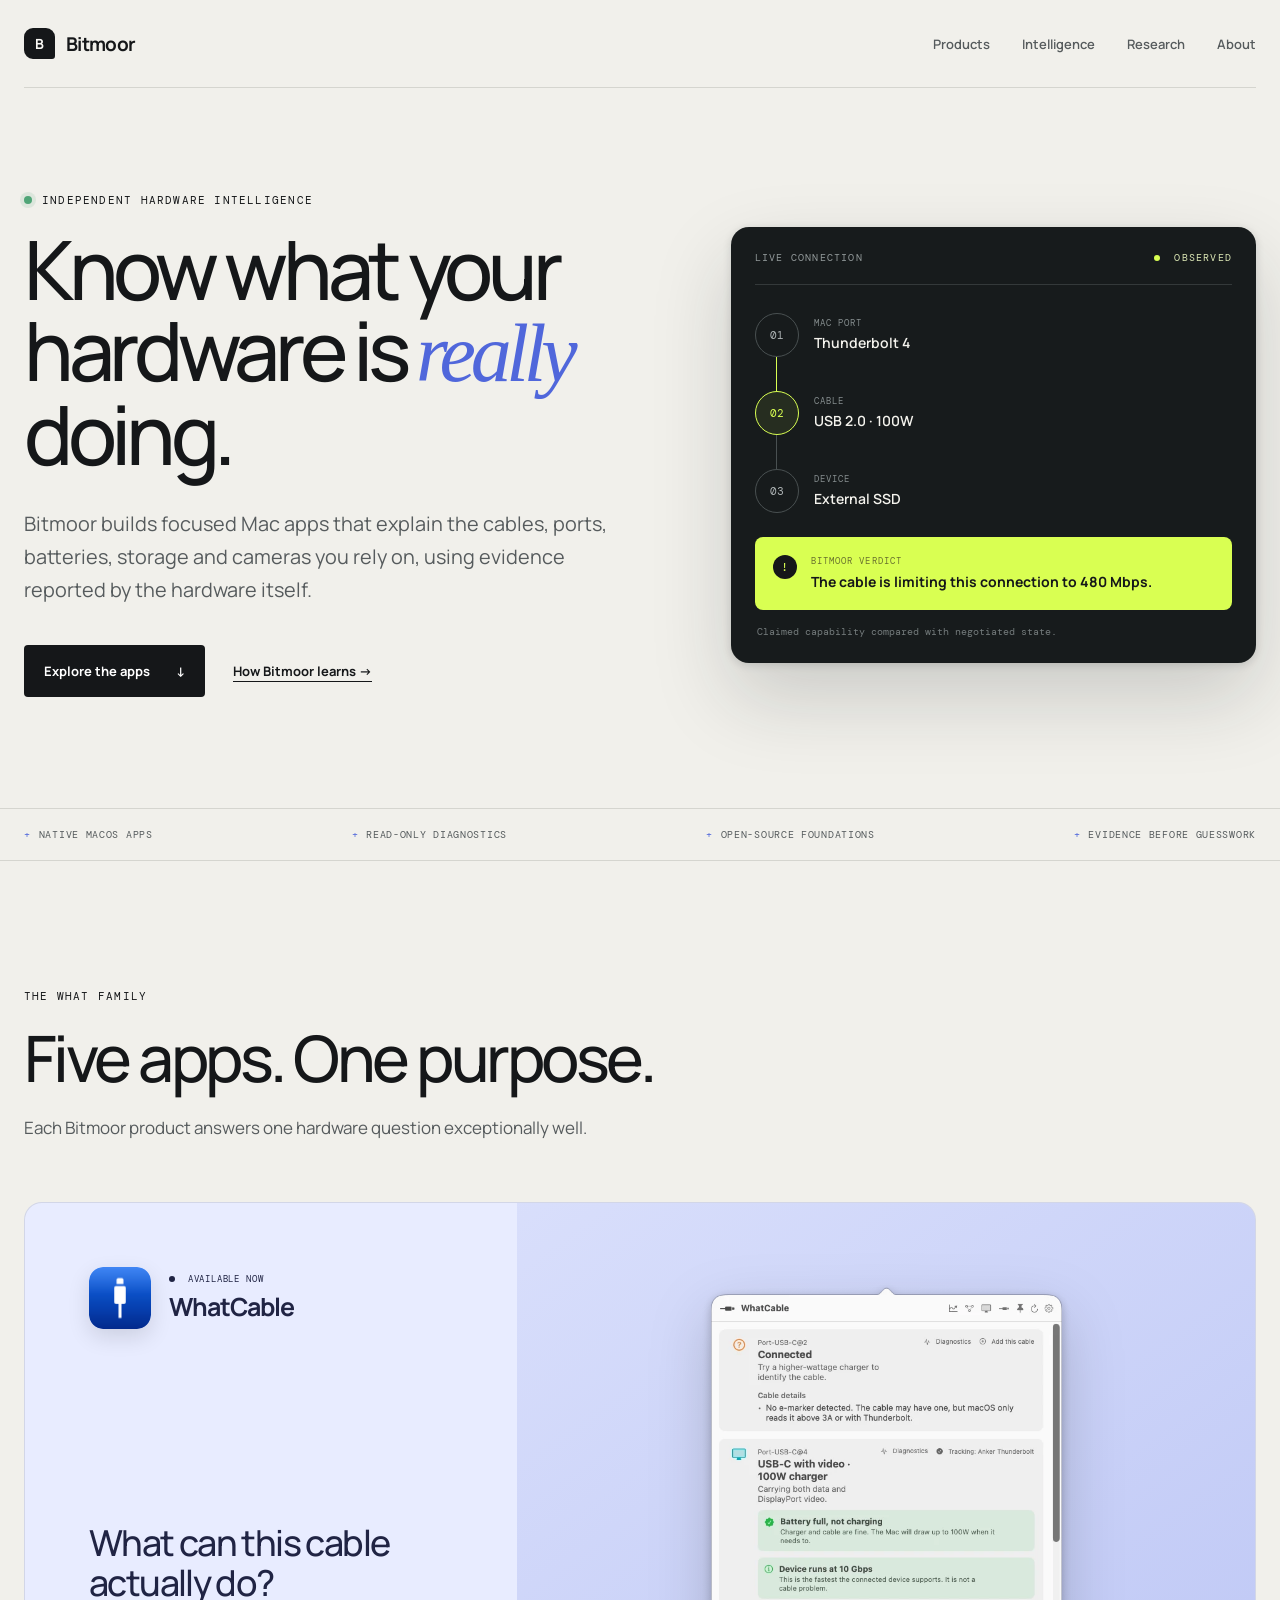
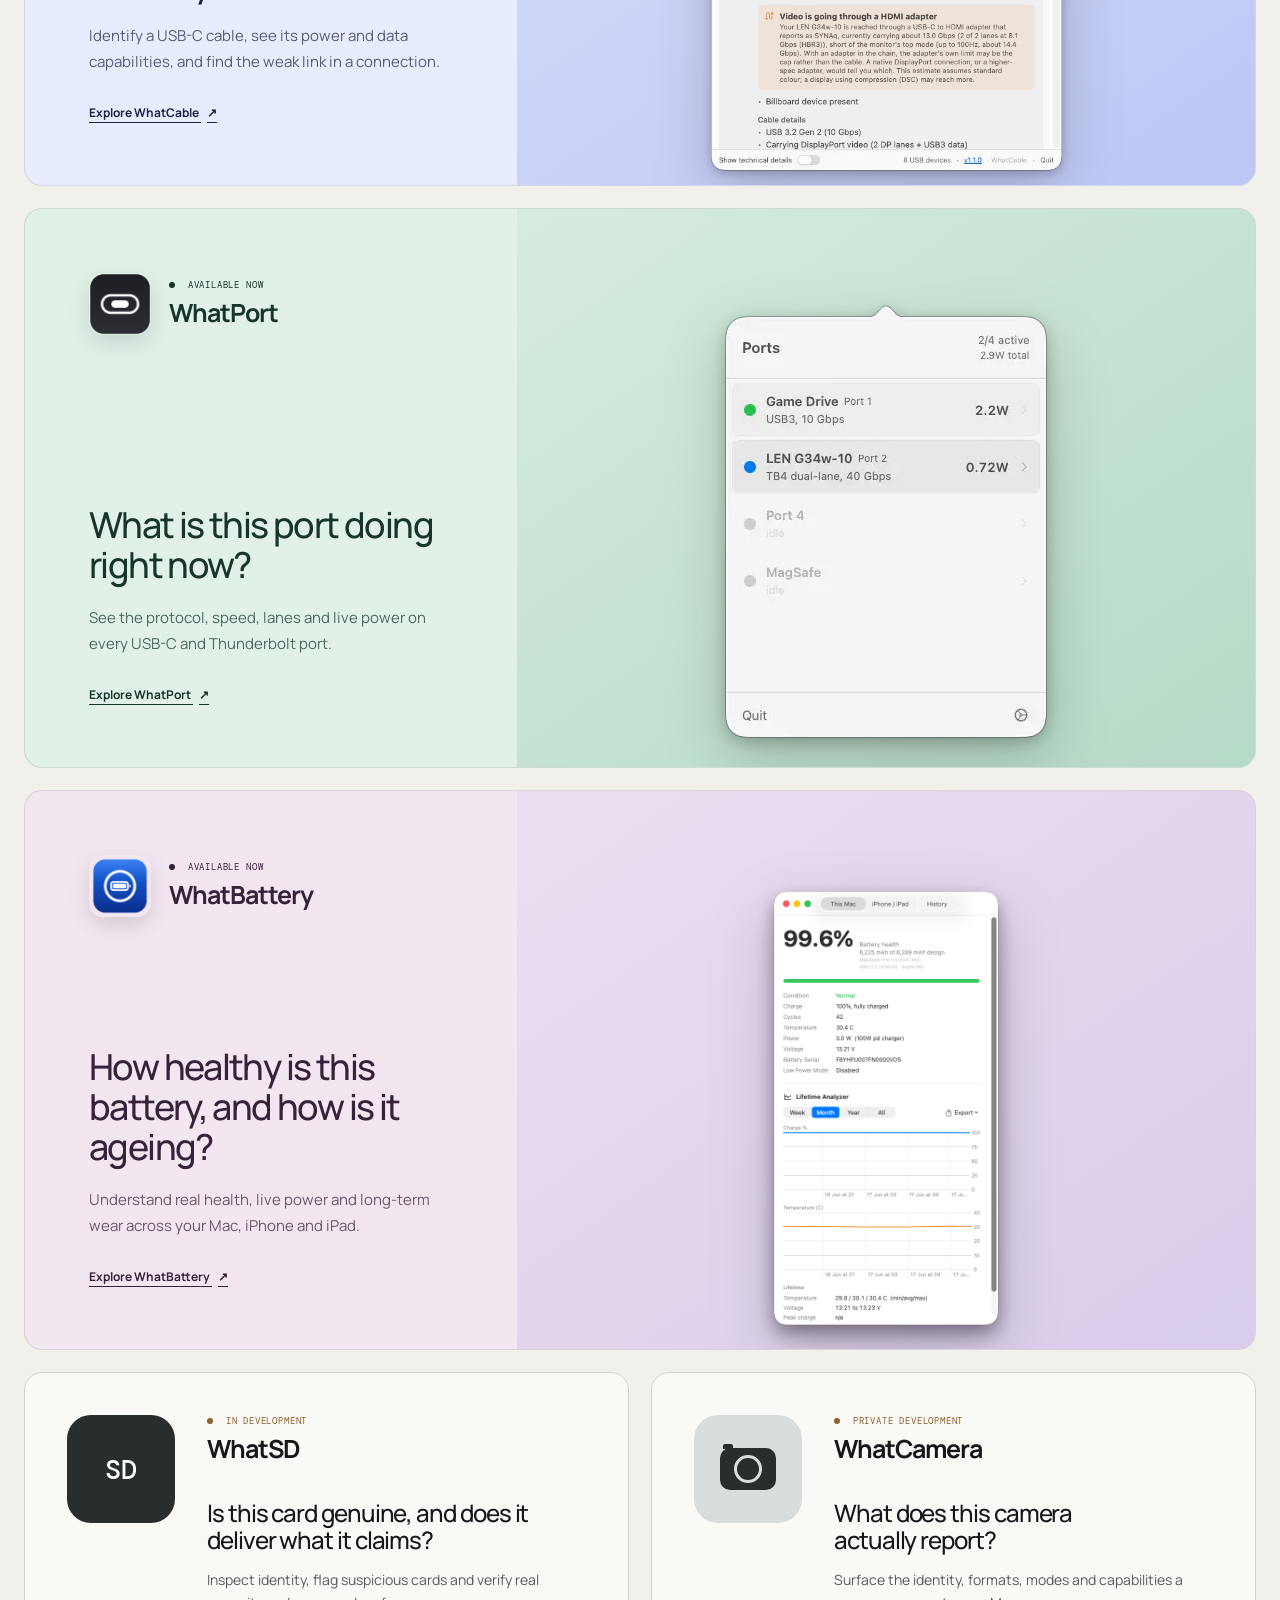
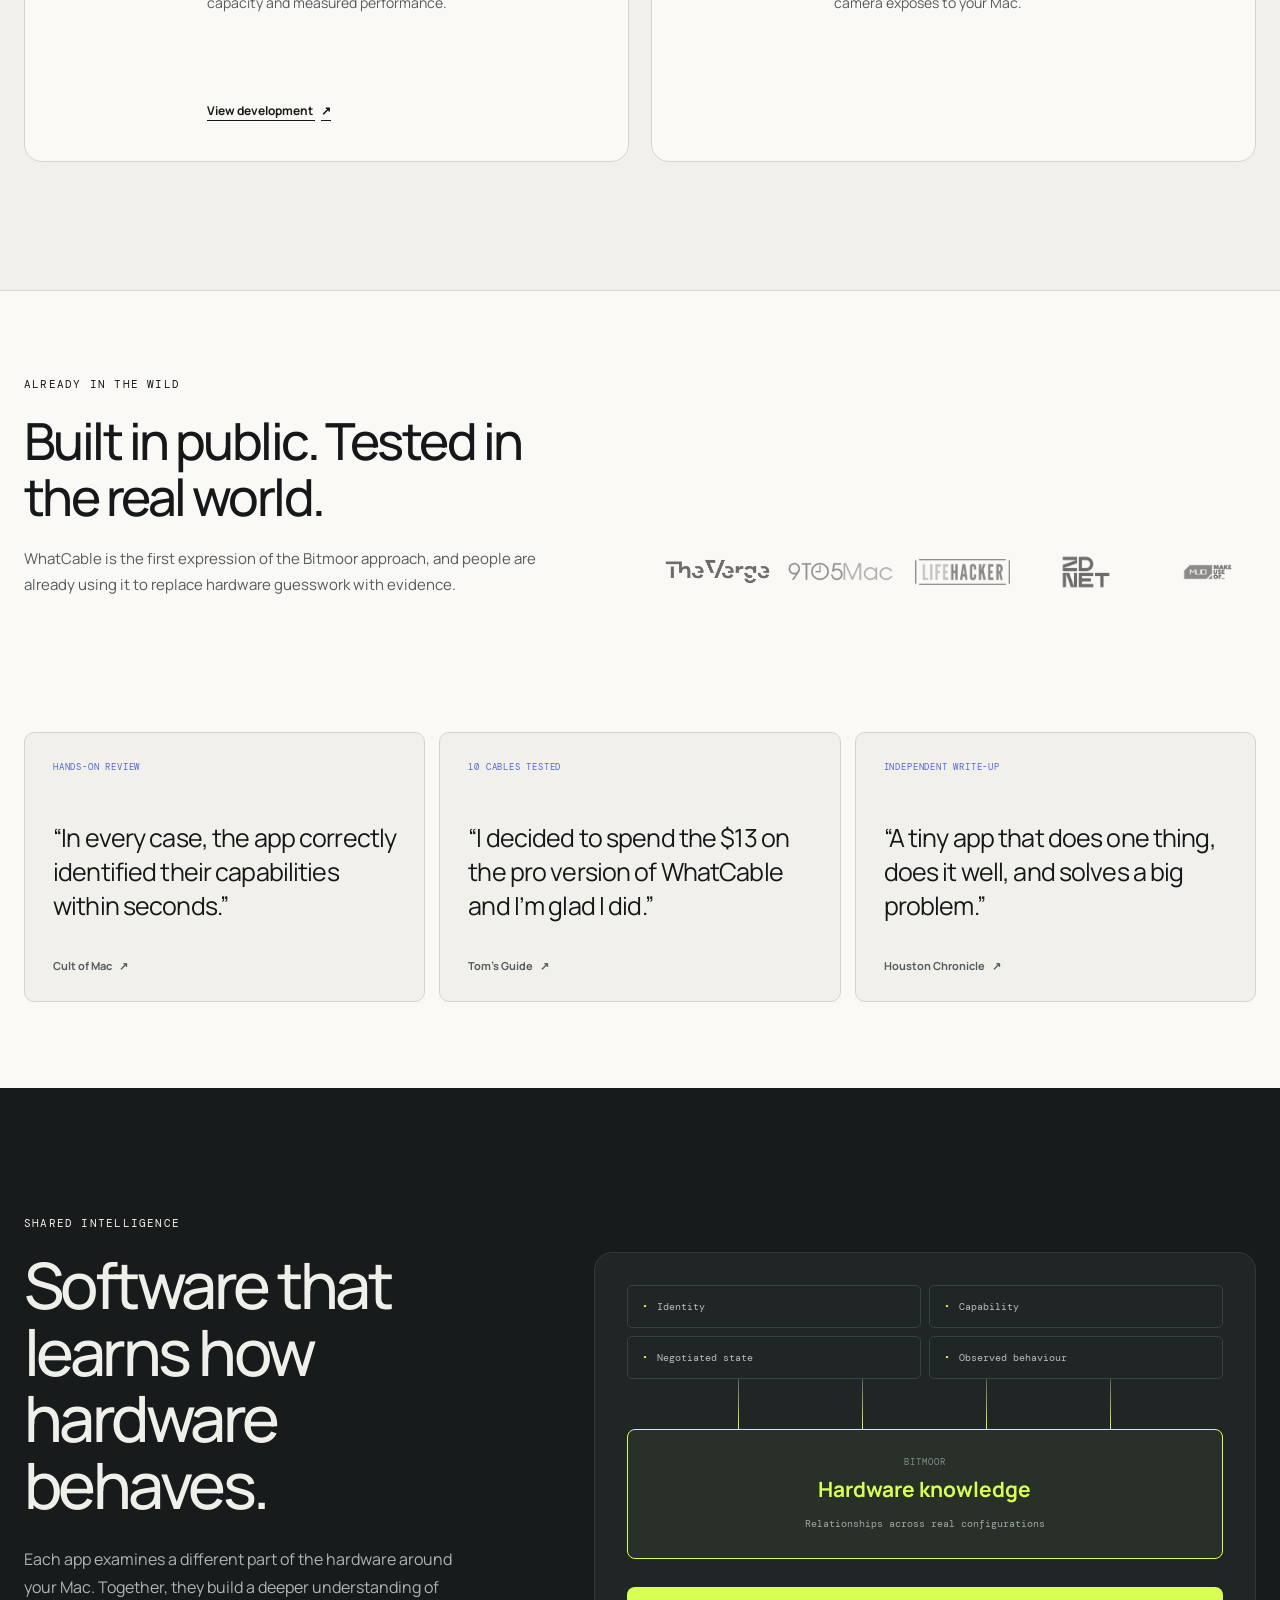
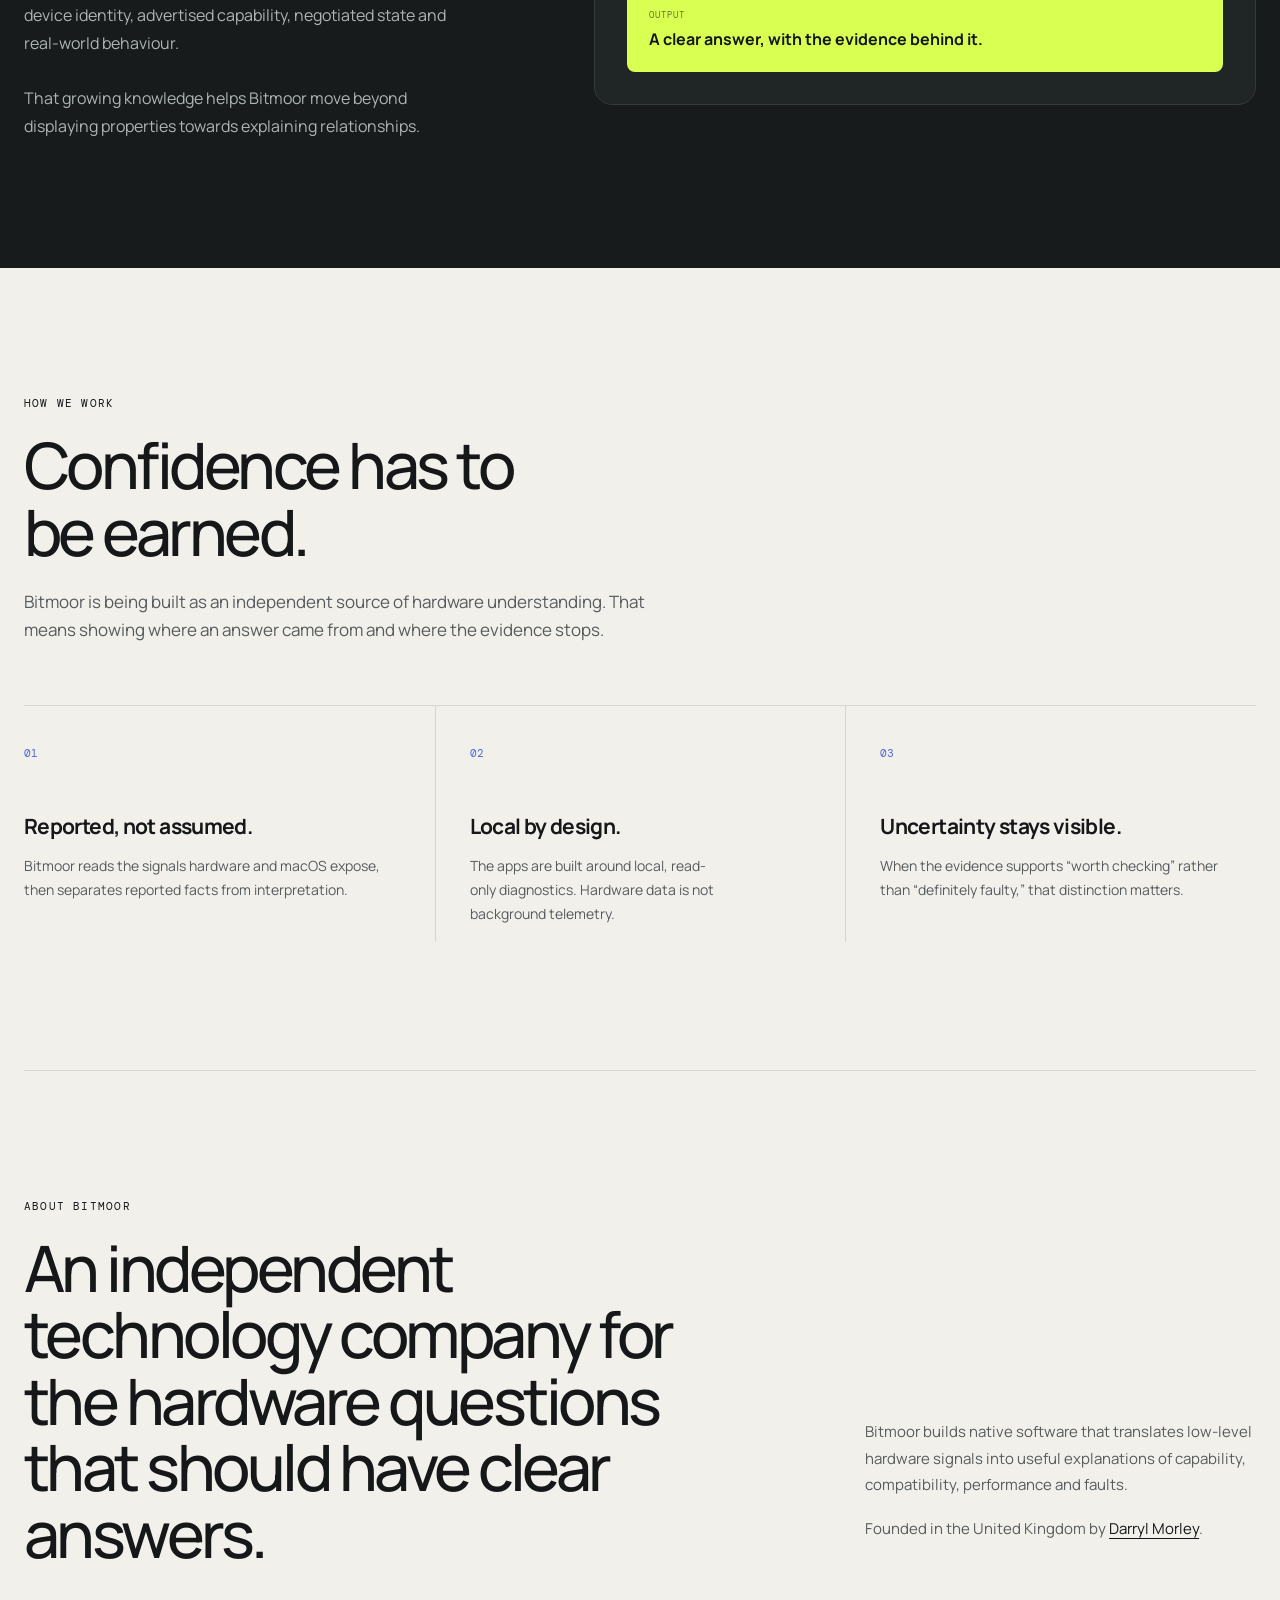
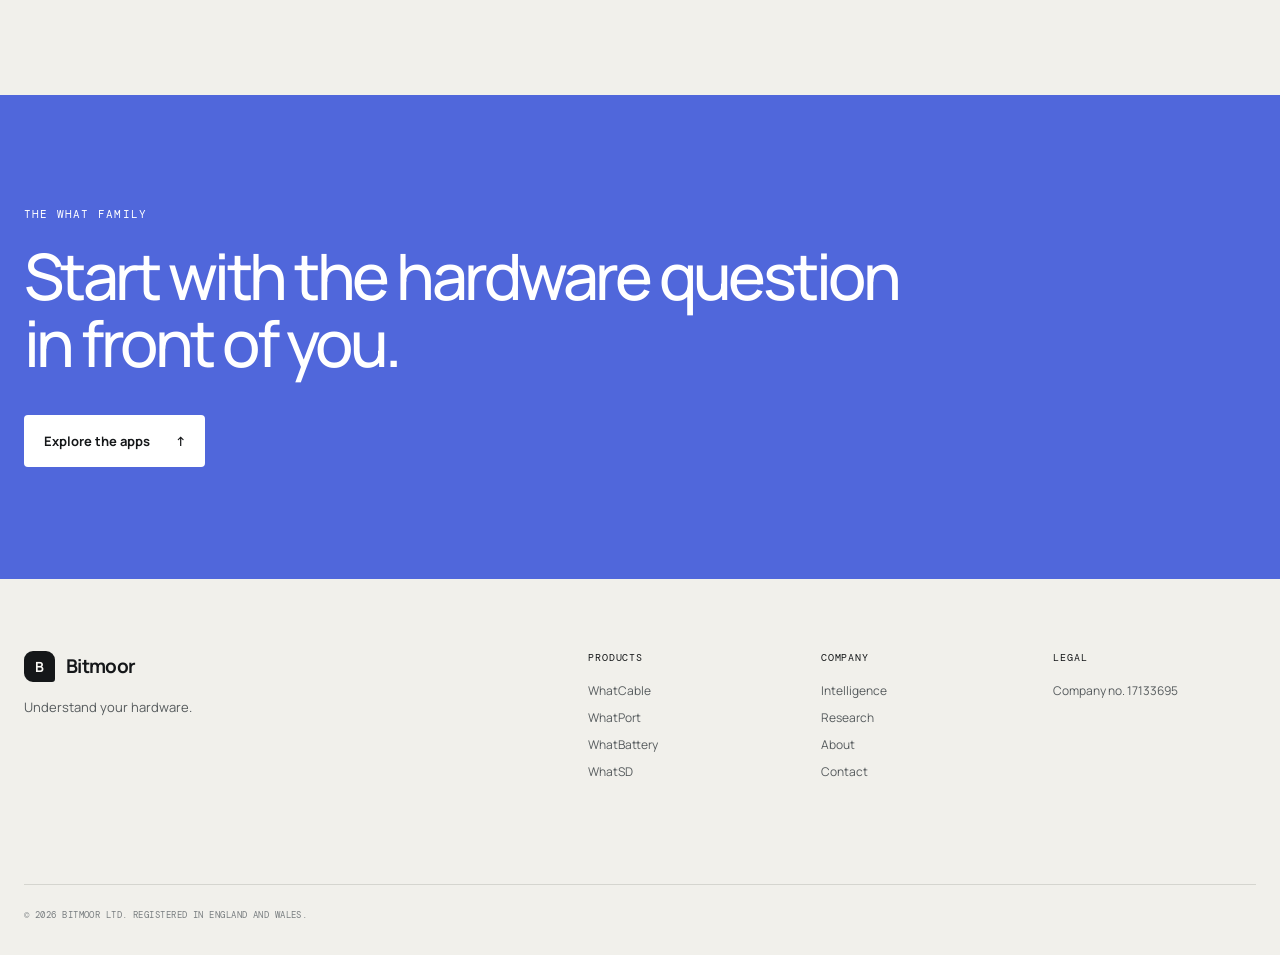
==== commit 3ca52eac: "style: remove em dashes from homepage copy" ====
--- a/index.html
+++ b/index.html
@@ -3,22 +3,22 @@
 <head>
   <meta charset="utf-8">
   <meta name="viewport" content="width=device-width, initial-scale=1">
-  <title>Bitmoor — Understand your hardware</title>
+  <title>Bitmoor | Understand your hardware</title>
   <meta name="description" content="Bitmoor builds focused Mac apps that reveal what cables, ports, batteries, storage and cameras are actually doing.">
   <link rel="canonical" href="https://www.bitmoor.co.uk">
   <link rel="icon" type="image/png" href="assets/favicon.png">
   <meta name="theme-color" content="#f1f0eb">
   <meta property="og:type" content="website">
   <meta property="og:site_name" content="Bitmoor">
-  <meta property="og:title" content="Bitmoor — Understand your hardware">
+  <meta property="og:title" content="Bitmoor | Understand your hardware">
   <meta property="og:description" content="Focused Mac apps that turn hidden hardware signals into clear, trustworthy answers.">
   <meta property="og:url" content="https://www.bitmoor.co.uk">
   <meta property="og:image" content="https://www.bitmoor.co.uk/assets/og.png">
   <meta property="og:image:width" content="1731">
   <meta property="og:image:height" content="909">
-  <meta property="og:image:alt" content="Bitmoor — Understand your hardware">
+  <meta property="og:image:alt" content="Bitmoor | Understand your hardware">
   <meta name="twitter:card" content="summary_large_image">
-  <meta name="twitter:title" content="Bitmoor — Understand your hardware">
+  <meta name="twitter:title" content="Bitmoor | Understand your hardware">
   <meta name="twitter:description" content="Focused Mac apps that turn hidden hardware signals into clear, trustworthy answers.">
   <meta name="twitter:image" content="https://www.bitmoor.co.uk/assets/og.png">
   <link rel="preconnect" href="https://fonts.googleapis.com">
@@ -80,7 +80,7 @@
       <div class="hero-copy">
         <p class="eyebrow"><span class="signal-dot"></span> Independent hardware intelligence</p>
         <h1>Know what your hardware is <em>really</em> doing.</h1>
-        <p class="hero-intro">Bitmoor builds focused Mac apps that explain the cables, ports, batteries, storage and cameras you rely on—using evidence reported by the hardware itself.</p>
+        <p class="hero-intro">Bitmoor builds focused Mac apps that explain the cables, ports, batteries, storage and cameras you rely on, using evidence reported by the hardware itself.</p>
         <div class="hero-actions">
           <a class="button button-primary" href="#products">Explore the apps <span aria-hidden="true">↓</span></a>
           <a class="text-link" href="#intelligence">How Bitmoor learns <span aria-hidden="true">→</span></a>
@@ -170,7 +170,7 @@
               <img src="assets/whatbattery-icon.png" alt="" width="62" height="62">
               <div><p class="product-state"><span></span> Available now</p><h3>WhatBattery</h3></div>
             </div>
-            <p class="product-question">How healthy is this battery—and how is it ageing?</p>
+            <p class="product-question">How healthy is this battery, and how is it ageing?</p>
             <p class="product-description">Understand real health, live power and long-term wear across your Mac, iPhone and iPad.</p>
             <a class="product-link" href="https://www.whatbattery.app" target="_blank" rel="noopener">Explore WhatBattery <span aria-hidden="true">↗</span></a>
           </div>
@@ -186,7 +186,7 @@
           <div class="coming-copy">
             <p class="product-state development"><span></span> In development</p>
             <h3>WhatSD</h3>
-            <p class="product-question">Is this card genuine—and does it deliver what it claims?</p>
+            <p class="product-question">Is this card genuine, and does it deliver what it claims?</p>
             <p>Inspect identity, flag suspicious cards and verify real capacity and measured performance.</p>
             <a class="product-link" href="https://github.com/darrylmorley/whatsd" target="_blank" rel="noopener">View development <span aria-hidden="true">↗</span></a>
           </div>
@@ -208,7 +208,7 @@
       <div class="proof-copy">
         <p class="section-kicker">Already in the wild</p>
         <h2 id="proof-heading">Built in public. Tested in the real world.</h2>
-        <p>WhatCable is the first expression of the Bitmoor approach—and people are already using it to replace hardware guesswork with evidence.</p>
+        <p>WhatCable is the first expression of the Bitmoor approach, and people are already using it to replace hardware guesswork with evidence.</p>
       </div>
       <div class="press-logos" aria-label="Publications that have covered WhatCable">
         <img src="assets/press-the-verge.png" alt="The Verge" loading="lazy">
@@ -241,7 +241,7 @@
         <p class="section-kicker">Shared intelligence</p>
         <h2>Software that learns how hardware behaves.</h2>
         <p>Each app examines a different part of the hardware around your Mac. Together, they build a deeper understanding of device identity, advertised capability, negotiated state and real-world behaviour.</p>
-        <p>That growing knowledge helps Bitmoor move beyond displaying properties—and towards explaining relationships.</p>
+        <p>That growing knowledge helps Bitmoor move beyond displaying properties towards explaining relationships.</p>
       </div>
 
       <div class="knowledge-model" aria-label="How Bitmoor turns hardware observations into answers">
@@ -268,7 +268,7 @@
       <div class="section-heading research-heading">
         <p class="section-kicker">How we work</p>
         <h2>Confidence has to be earned.</h2>
-        <p>Bitmoor is being built as an independent source of hardware understanding. That means showing where an answer came from—and where the evidence stops.</p>
+        <p>Bitmoor is being built as an independent source of hardware understanding. That means showing where an answer came from and where the evidence stops.</p>
       </div>
 
       <div class="principles-grid">
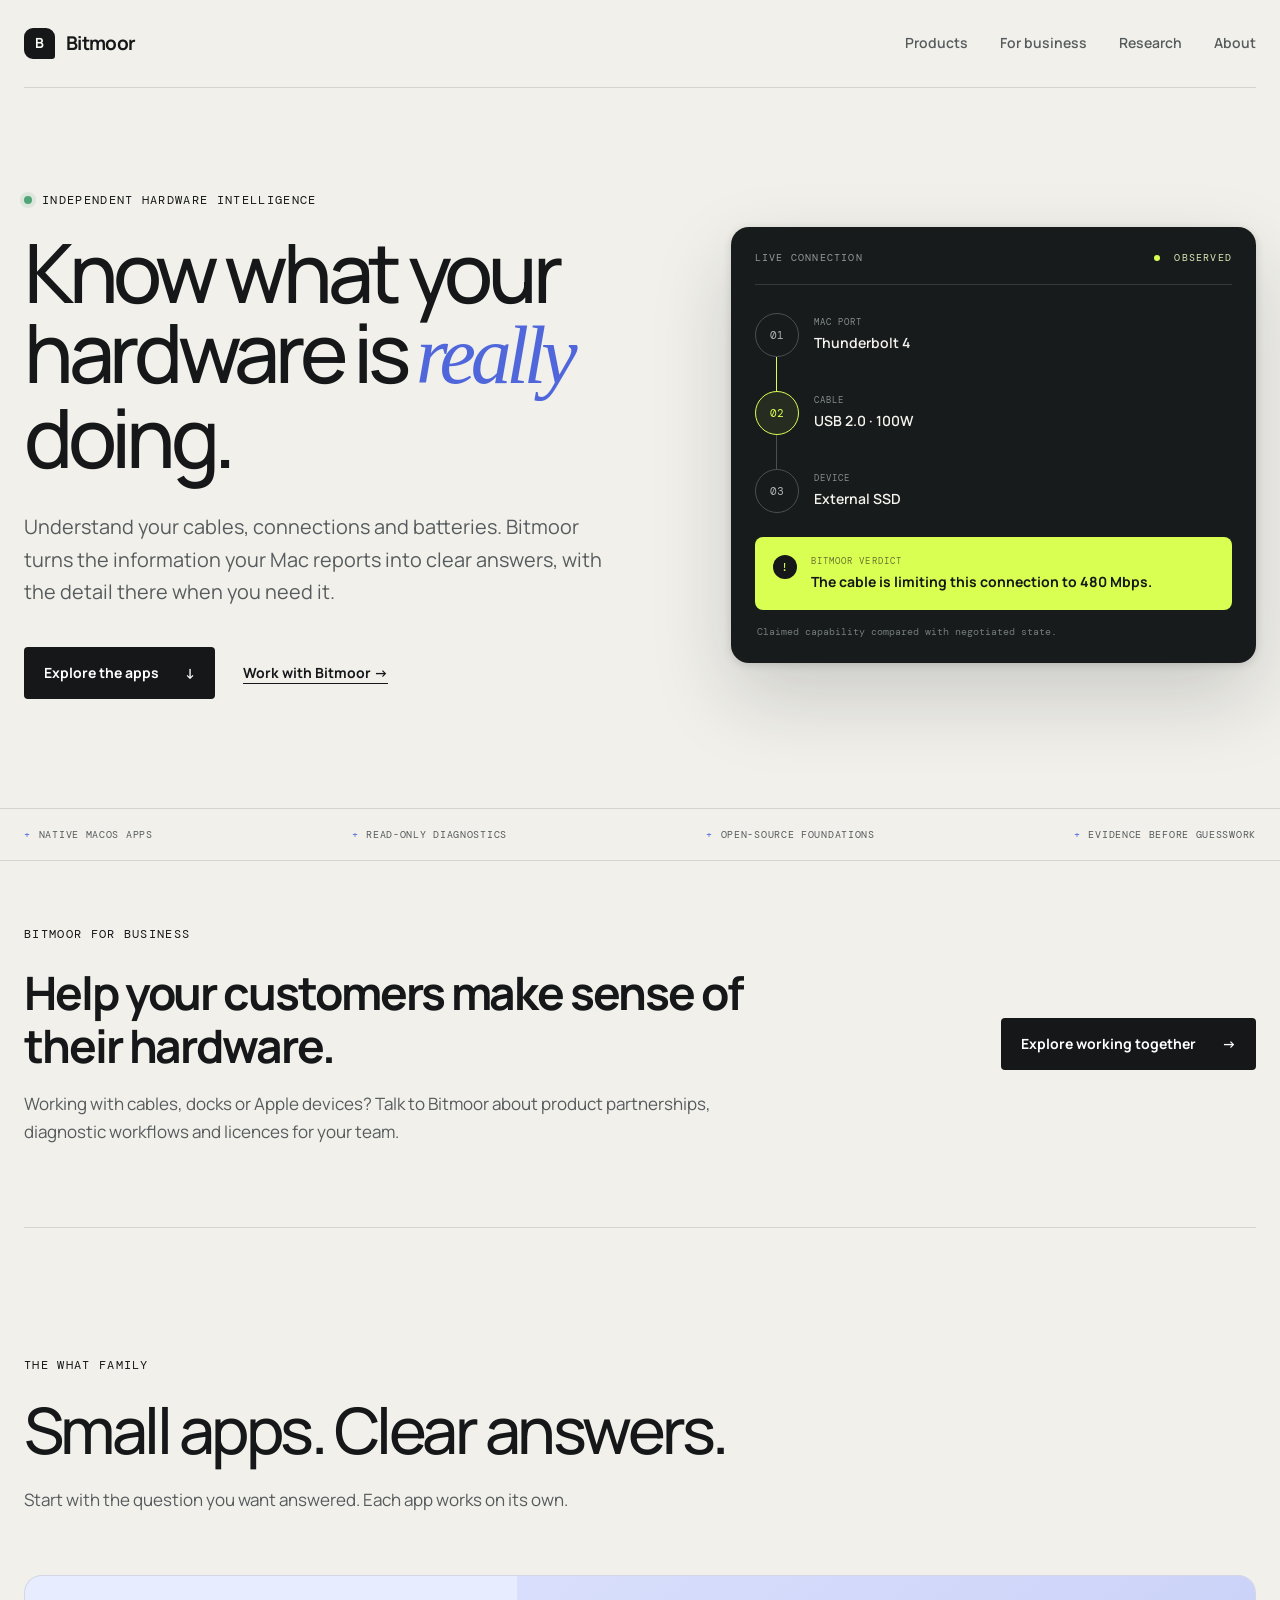
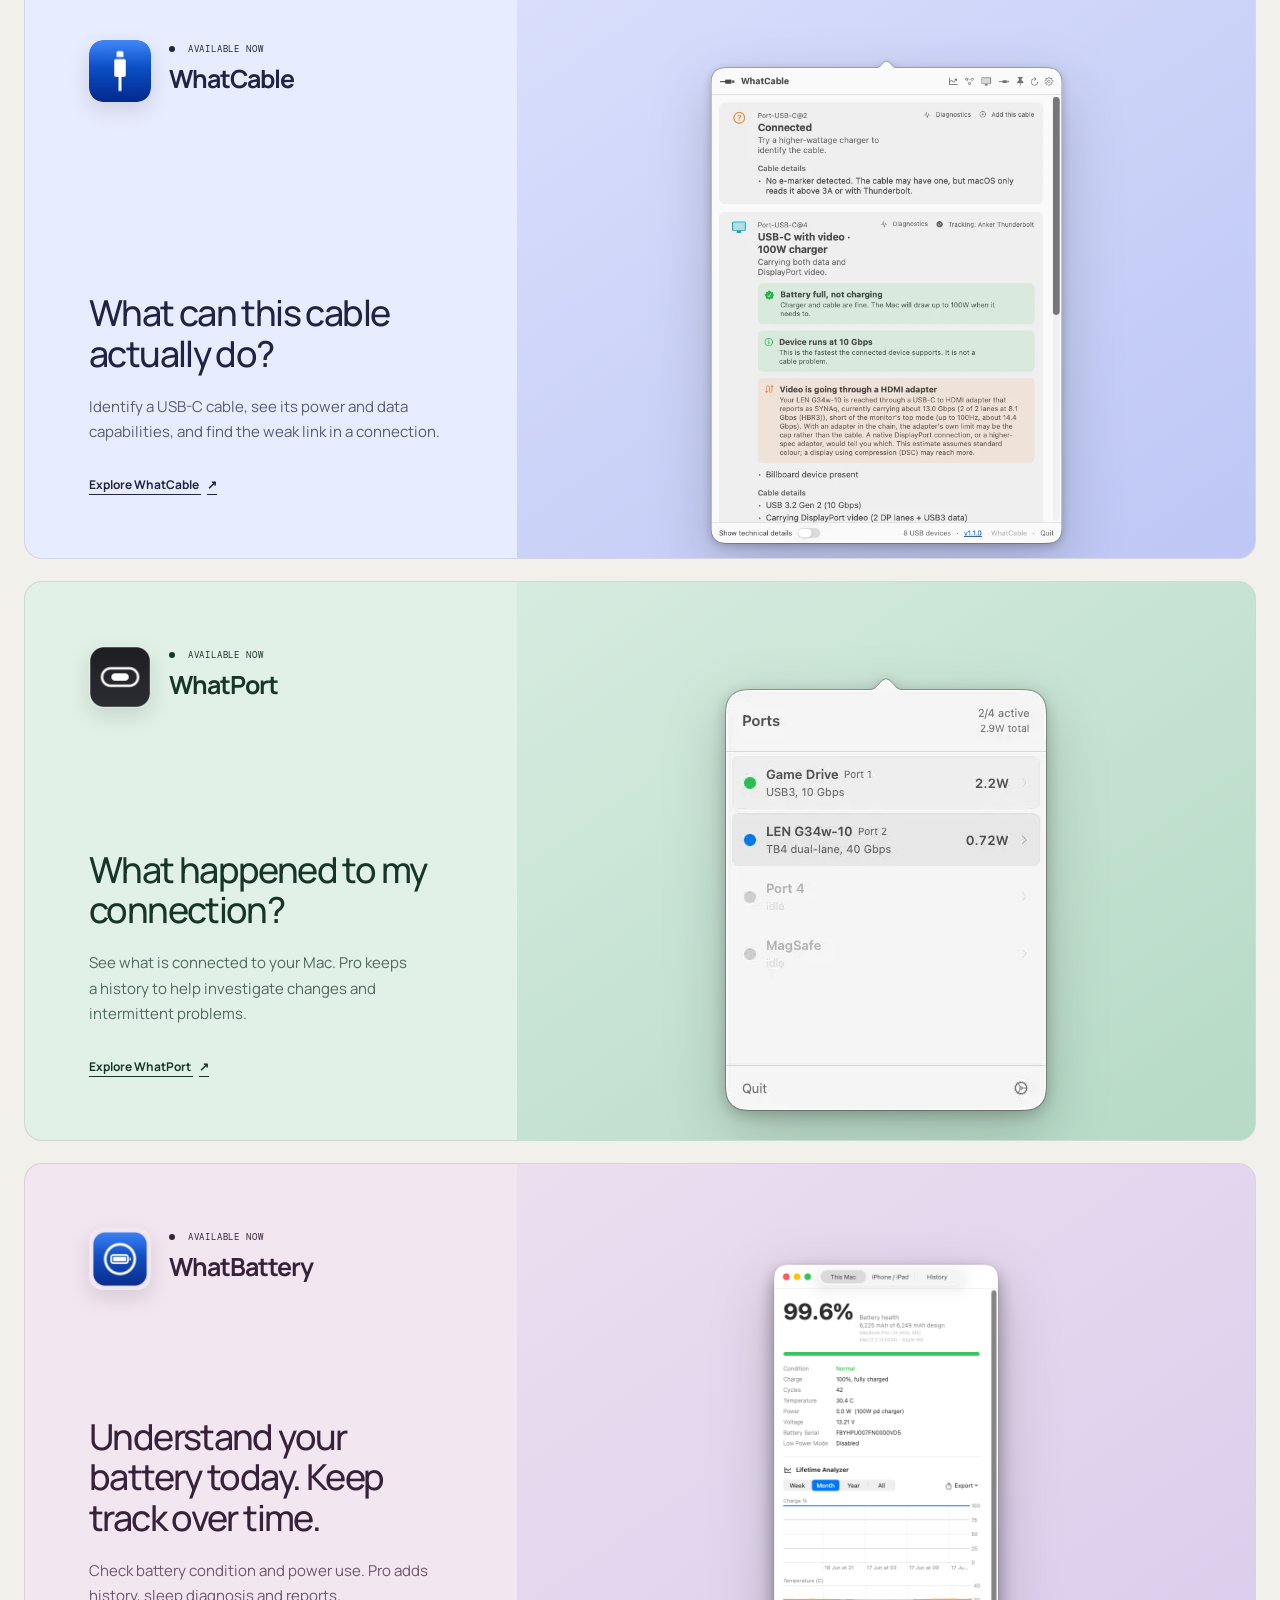
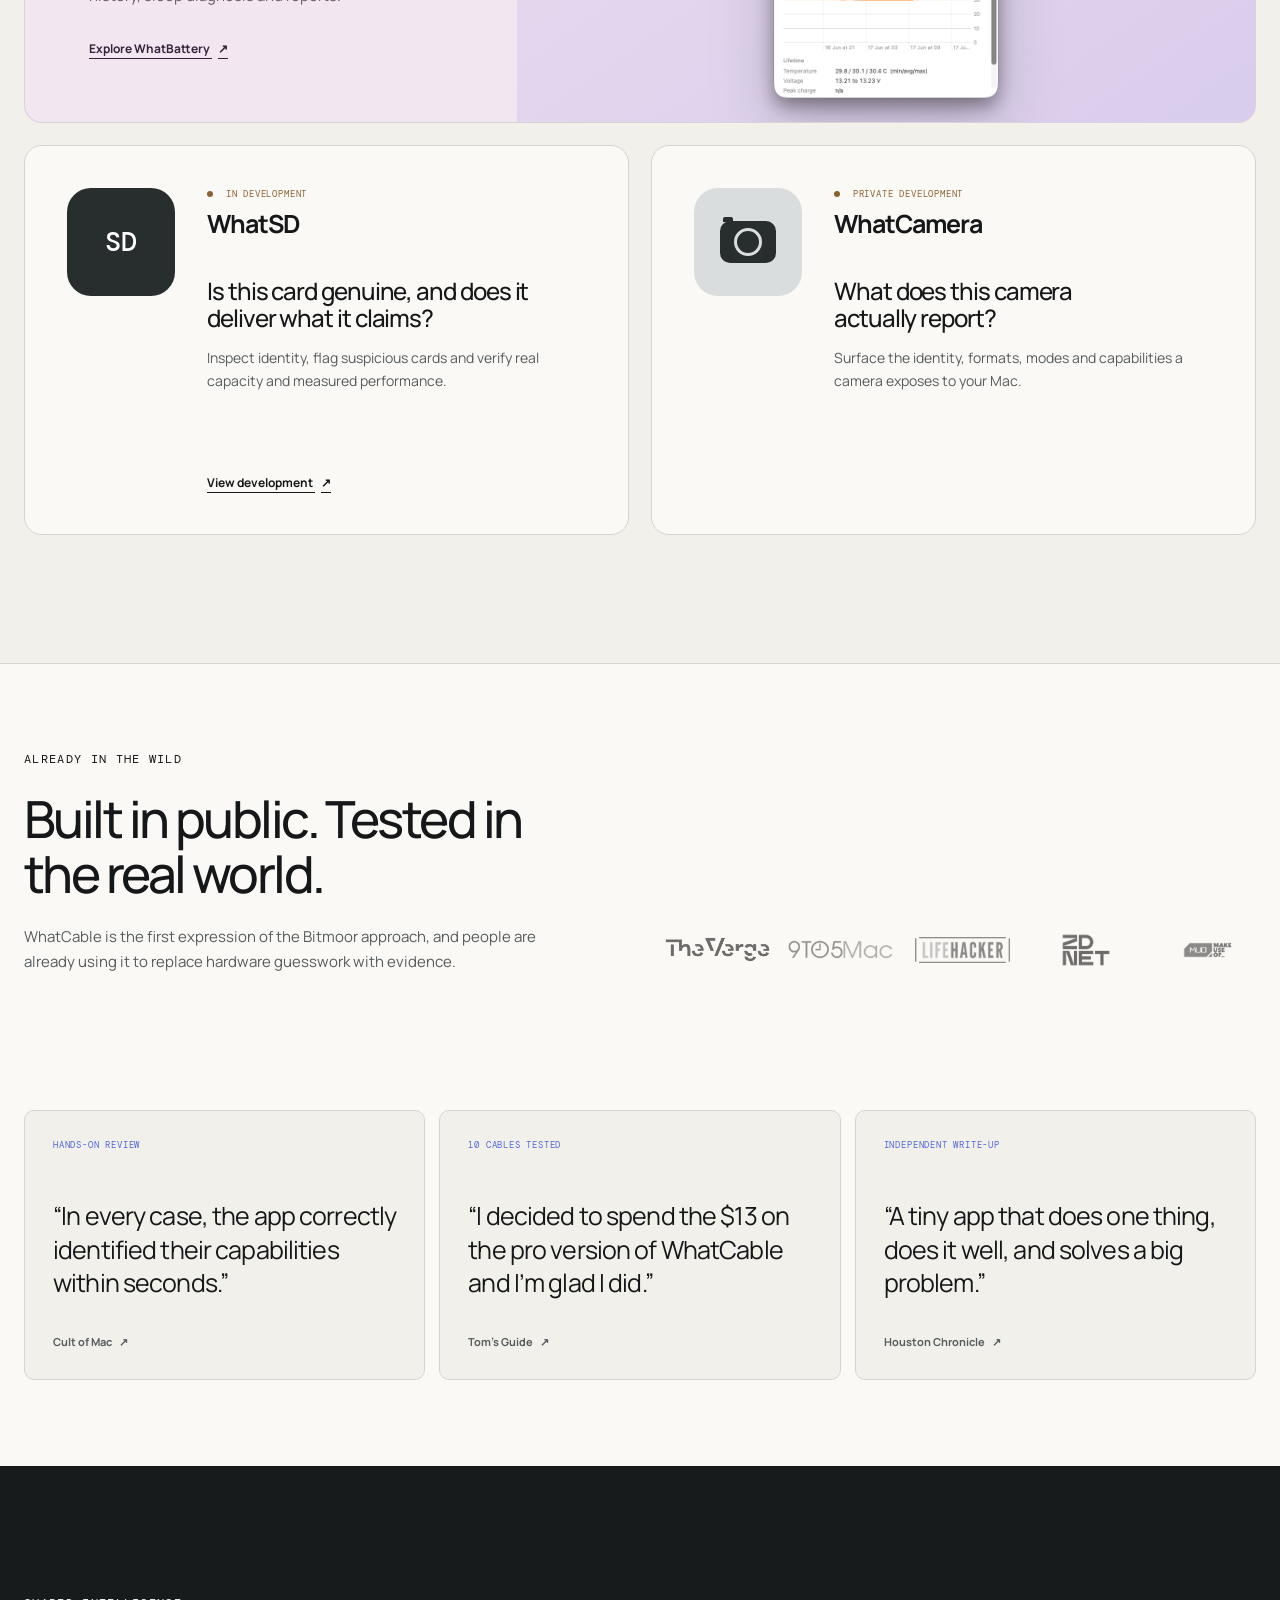
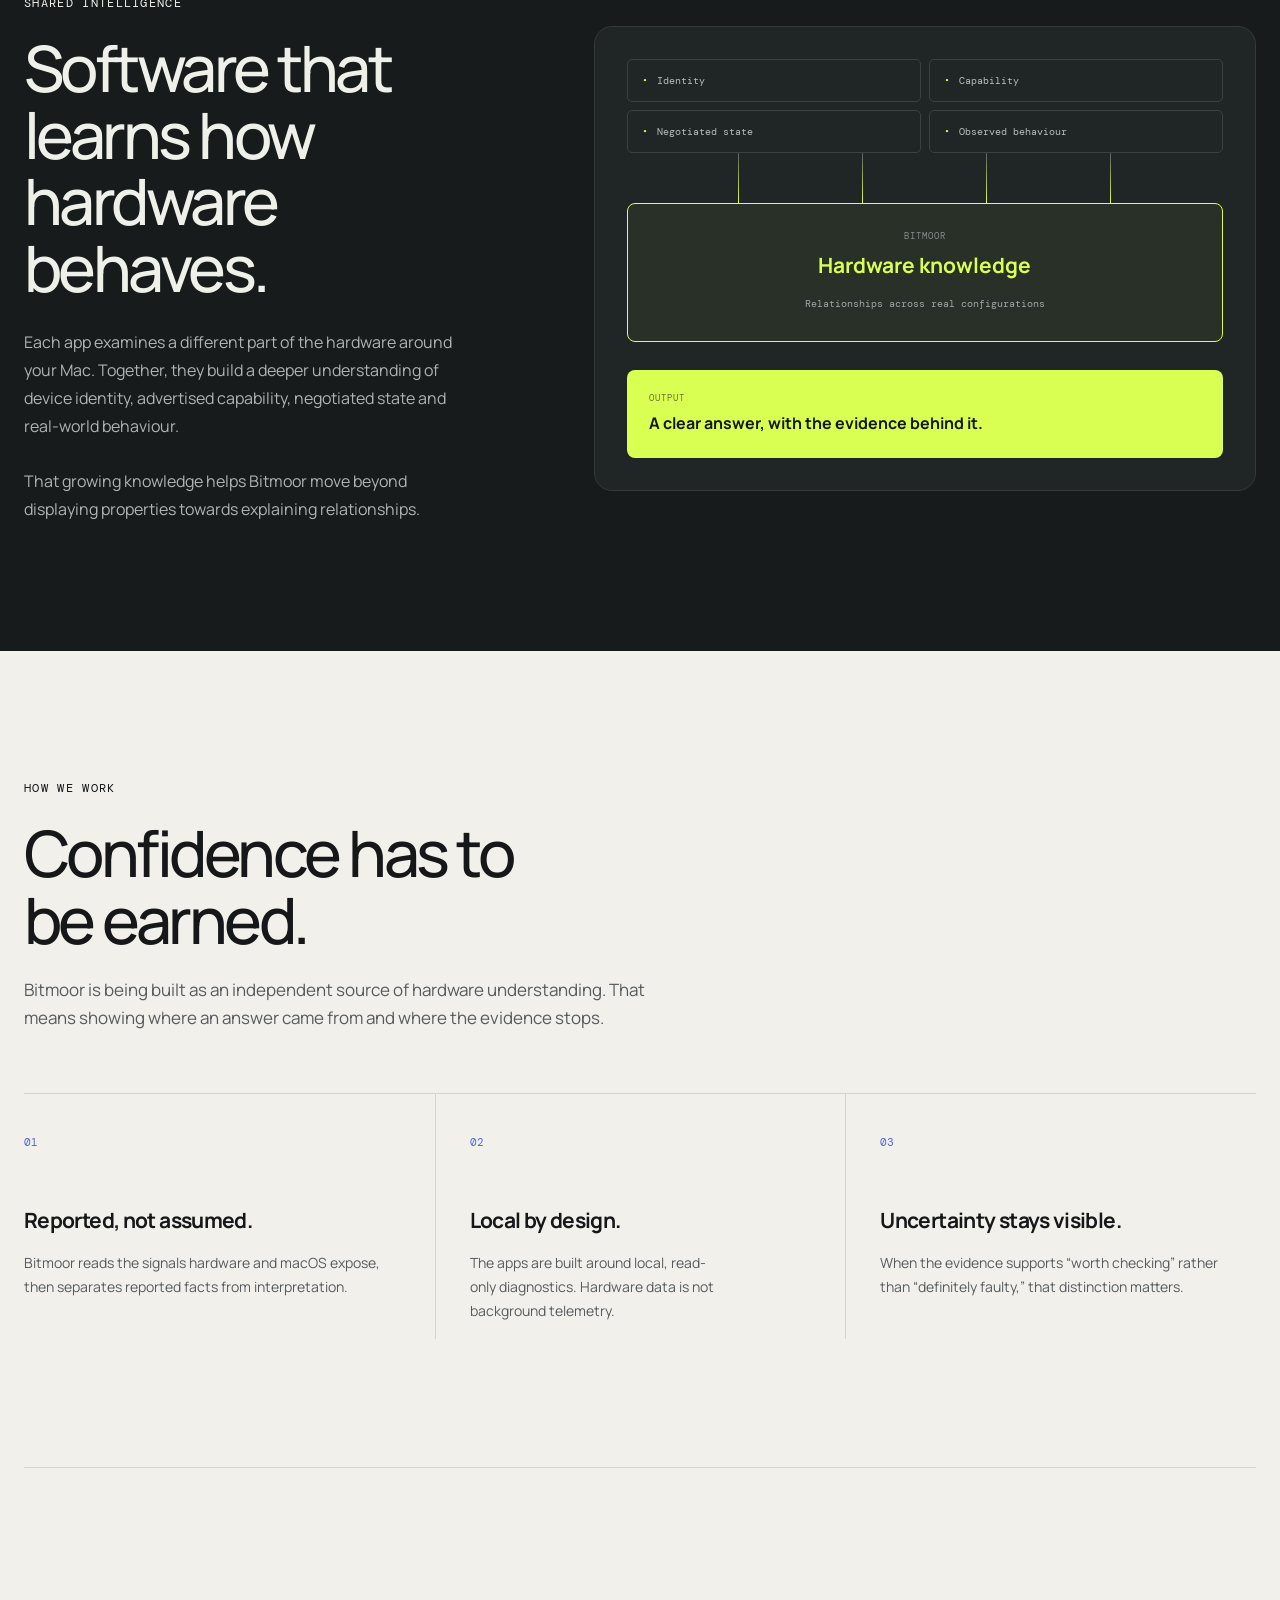
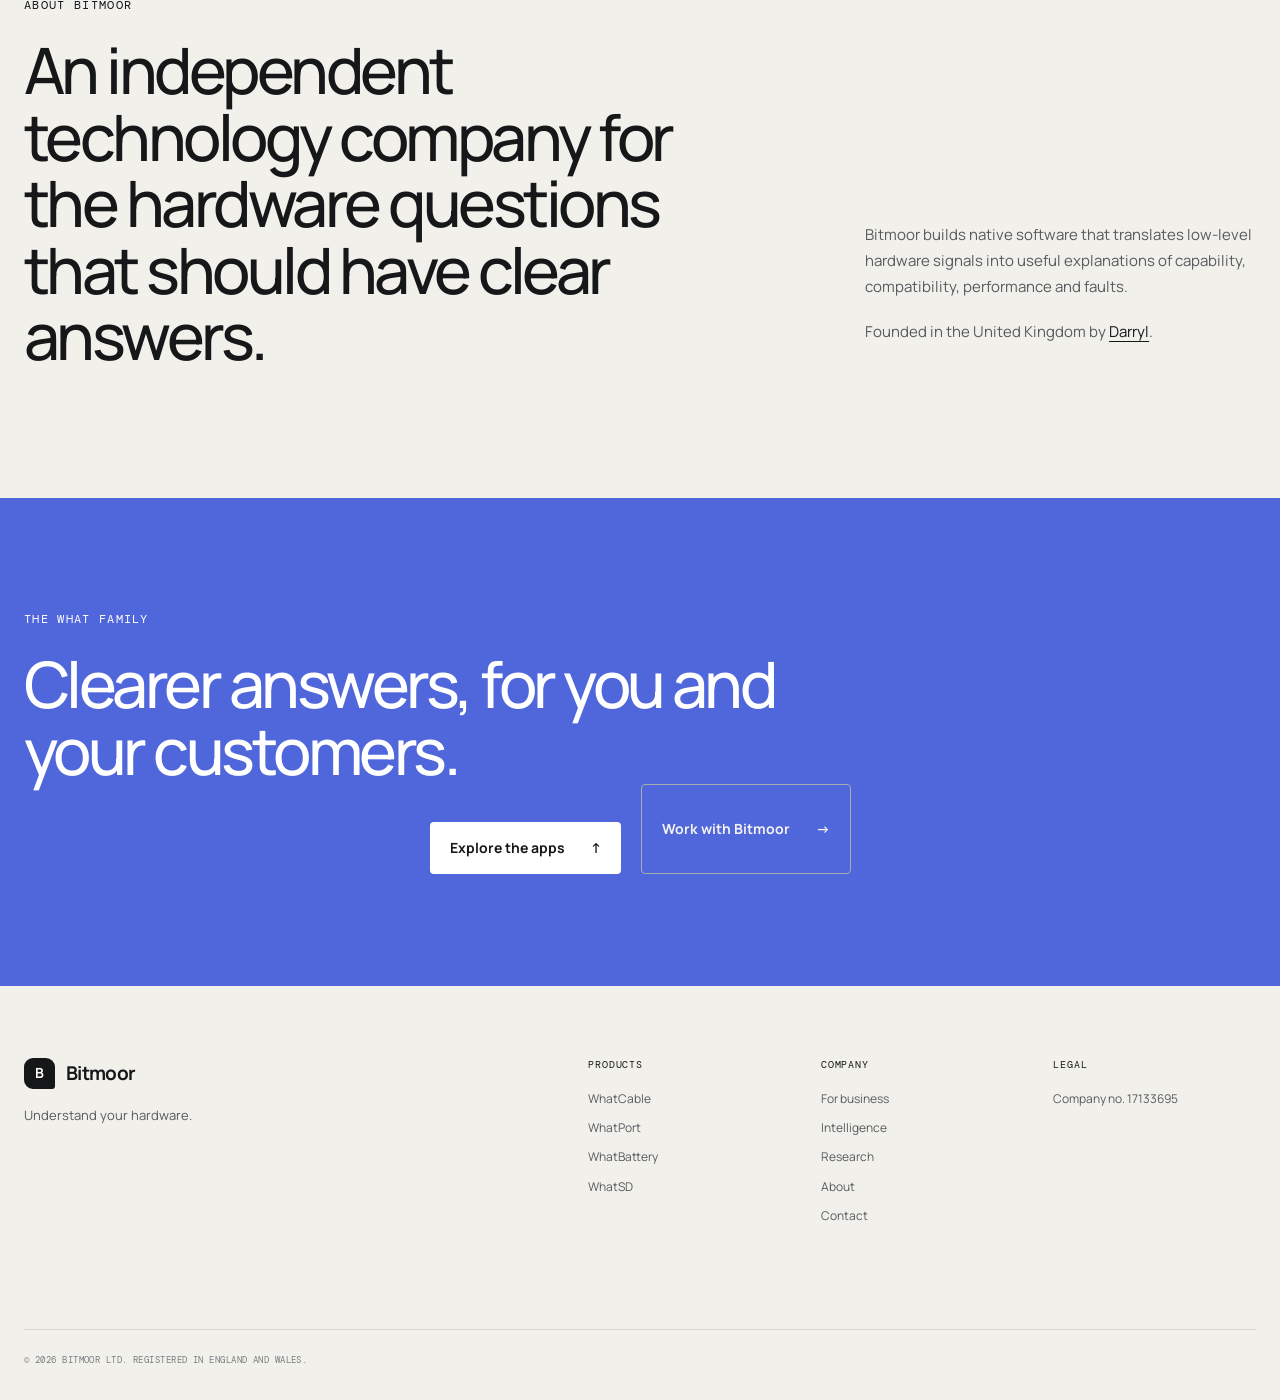
==== commit eb2d134d: "Add business enquiries page and clarify product messaging" ====
--- a/index.html
+++ b/index.html
@@ -37,7 +37,7 @@
     "foundingDate": "2026-04-02",
     "founder": {
       "@type": "Person",
-      "name": "Darryl Morley",
+      "name": "Darryl",
       "url": "https://www.darrylmorley.co.uk/"
     },
     "address": {
@@ -69,7 +69,7 @@
     </a>
     <nav aria-label="Primary navigation">
       <a href="#products">Products</a>
-      <a href="#intelligence">Intelligence</a>
+      <a href="#business">For business</a>
       <a href="#research">Research</a>
       <a href="#about">About</a>
     </nav>
@@ -80,10 +80,10 @@
       <div class="hero-copy">
         <p class="eyebrow"><span class="signal-dot"></span> Independent hardware intelligence</p>
         <h1>Know what your hardware is <em>really</em> doing.</h1>
-        <p class="hero-intro">Bitmoor builds focused Mac apps that explain the cables, ports, batteries, storage and cameras you rely on, using evidence reported by the hardware itself.</p>
+        <p class="hero-intro">Understand your cables, connections and batteries. Bitmoor turns the information your Mac reports into clear answers, with the detail there when you need it.</p>
         <div class="hero-actions">
           <a class="button button-primary" href="#products">Explore the apps <span aria-hidden="true">↓</span></a>
-          <a class="text-link" href="#intelligence">How Bitmoor learns <span aria-hidden="true">→</span></a>
+          <a class="text-link" href="#business">Work with Bitmoor <span aria-hidden="true">→</span></a>
         </div>
       </div>
 
@@ -126,11 +126,20 @@
       <span>Evidence before guesswork</span>
     </section>
 
+    <section class="business-intro section" id="business" aria-labelledby="business-title">
+      <div>
+        <p class="section-kicker">Bitmoor for business</p>
+        <h2 id="business-title">Help your customers make sense of their hardware.</h2>
+        <p>Working with cables, docks or Apple devices? Talk to Bitmoor about product partnerships, diagnostic workflows and licences for your team.</p>
+      </div>
+      <a class="button button-primary" href="business.html">Explore working together <span aria-hidden="true">→</span></a>
+    </section>
+
     <section class="products section" id="products">
       <div class="section-heading">
         <p class="section-kicker">The What family</p>
-        <h2>Five apps. One purpose.</h2>
-        <p>Each Bitmoor product answers one hardware question exceptionally well.</p>
+        <h2>Small apps. Clear answers.</h2>
+        <p>Start with the question you want answered. Each app works on its own.</p>
       </div>
 
       <div class="featured-products">
@@ -155,8 +164,8 @@
               <img src="assets/whatport-icon.png" alt="" width="62" height="62">
               <div><p class="product-state"><span></span> Available now</p><h3>WhatPort</h3></div>
             </div>
-            <p class="product-question">What is this port doing right now?</p>
-            <p class="product-description">See the protocol, speed, lanes and live power on every USB-C and Thunderbolt port.</p>
+            <p class="product-question">What happened to my connection?</p>
+            <p class="product-description">See what is connected to your Mac. Pro keeps a history to help investigate changes and intermittent problems.</p>
             <a class="product-link" href="https://www.whatport.app" target="_blank" rel="noopener">Explore WhatPort <span aria-hidden="true">↗</span></a>
           </div>
           <div class="product-visual">
@@ -170,8 +179,8 @@
               <img src="assets/whatbattery-icon.png" alt="" width="62" height="62">
               <div><p class="product-state"><span></span> Available now</p><h3>WhatBattery</h3></div>
             </div>
-            <p class="product-question">How healthy is this battery, and how is it ageing?</p>
-            <p class="product-description">Understand real health, live power and long-term wear across your Mac, iPhone and iPad.</p>
+            <p class="product-question">Understand your battery today. Keep track over time.</p>
+            <p class="product-description">Check battery condition and power use. Pro adds history, sleep diagnosis and reports.</p>
             <a class="product-link" href="https://www.whatbattery.app" target="_blank" rel="noopener">Explore WhatBattery <span aria-hidden="true">↗</span></a>
           </div>
           <div class="product-visual">
@@ -297,14 +306,14 @@
       </div>
       <div class="about-copy">
         <p>Bitmoor builds native software that translates low-level hardware signals into useful explanations of capability, compatibility, performance and faults.</p>
-        <p>Founded in the United Kingdom by <a href="https://www.darrylmorley.co.uk" target="_blank" rel="noopener">Darryl Morley</a>.</p>
+        <p>Founded in the United Kingdom by <a href="https://www.darrylmorley.co.uk" target="_blank" rel="noopener">Darryl</a>.</p>
       </div>
     </section>
 
     <section class="final-cta">
       <p class="section-kicker">The What family</p>
-      <h2>Start with the hardware question in front of you.</h2>
-      <a class="button button-light" href="#products">Explore the apps <span aria-hidden="true">↑</span></a>
+      <h2>Clearer answers, for you and your customers.</h2>
+      <div class="final-actions"><a class="button button-light" href="#products">Explore the apps <span aria-hidden="true">↑</span></a><a class="button button-outline" href="business.html">Work with Bitmoor <span aria-hidden="true">→</span></a></div>
     </section>
   </main>
 
@@ -315,7 +324,7 @@
     </div>
     <div class="footer-links">
       <div><strong>Products</strong><a href="https://www.whatcable.uk">WhatCable</a><a href="https://www.whatport.app">WhatPort</a><a href="https://www.whatbattery.app">WhatBattery</a><a href="https://github.com/darrylmorley/whatsd">WhatSD</a></div>
-      <div><strong>Company</strong><a href="#intelligence">Intelligence</a><a href="#research">Research</a><a href="#about">About</a><a href="mailto:hello@bitmoor.co.uk">Contact</a></div>
+      <div><strong>Company</strong><a href="business.html">For business</a><a href="#intelligence">Intelligence</a><a href="#research">Research</a><a href="#about">About</a><a href="mailto:hello@bitmoor.co.uk">Contact</a></div>
       <div><strong>Legal</strong><a href="https://find-and-update.company-information.service.gov.uk/company/17133695" target="_blank" rel="noopener">Company no. 17133695</a></div>
     </div>
     <p class="copyright">© 2026 Bitmoor Ltd. Registered in England and Wales.</p>
--- a/styles.css
+++ b/styles.css
@@ -31,6 +31,14 @@
 
 a { color: inherit; }
 img { max-width: 100%; }
+a:focus-visible, button:focus-visible, summary:focus-visible { outline: 3px solid var(--blue); outline-offset: 5px; }
+body { font-size: 16px; line-height: 1.6; }
+.business-intro.section { padding-top: 64px; padding-bottom: 64px; display: flex; align-items: center; justify-content: space-between; gap: 40px; border-bottom: 1px solid var(--line); }
+.business-intro > div { max-width: 730px; }
+.business-intro h2 { font-size: clamp(30px,3.6vw,48px); line-height: 1.15; margin: 0 0 18px; letter-spacing: -.045em; }
+.business-intro p:not(.section-kicker) { color: var(--ink-soft); font-size: 17px; line-height: 1.65; }
+.business-intro .button { flex-shrink: 0; }
+@media (max-width: 900px) { .business-intro.section { align-items: flex-start; flex-direction: column; gap: 16px; } }
 
 .skip-link {
   position: fixed;
@@ -419,3 +427,66 @@
   html { scroll-behavior: auto; }
   *, *::before, *::after { transition-duration: .01ms !important; }
 }
+
+/* Business enquiries use the established Bitmoor palette and app evidence. */
+.site-header nav { flex-wrap: wrap; }
+.site-header nav a, .button, .text-link { font-size: 14px; }
+.section-kicker, .eyebrow { font-size: 12px; }
+.business-hero.section { display: grid; grid-template-columns: minmax(0,1.25fr) minmax(0,.75fr); align-items: center; gap: 70px; padding-top: 80px; padding-bottom: 80px; }
+.business-hero h1 { font-size: clamp(44px,5.4vw,72px); line-height: 1.05; letter-spacing: -.055em; }
+.business-hero .hero-intro { font-size: 20px; }
+.business-evidence { padding: 28px; background: var(--paper-bright); border: 1px solid var(--line); border-radius: 12px; }
+.business-evidence img { display: block; width: 100%; height: auto; max-height: 350px; object-fit: contain; object-position: top; }
+.business-evidence > p:not(.section-kicker) { font-size: 16px; color: var(--ink-soft); }
+.business-evidence .text-link { display: inline-block; margin-top: 8px; }
+.business-audiences.section { border-top: 1px solid var(--line); padding-top: 80px; padding-bottom: 90px; }
+.business-options { display: grid; grid-template-columns: repeat(3,minmax(0,1fr)); gap: 24px; }
+.business-options article { display: flex; flex-direction: column; border-top: 3px solid var(--blue); padding: 26px 0; }
+.option-number { font-family: var(--mono); color: var(--ink-soft); font-size: 13px; }
+.business-options h3 { font-size: 26px; line-height: 1.25; letter-spacing: -.035em; margin: 12px 0 18px; }
+.business-options p:not(.option-number), .business-options li { font-size: 16px; color: var(--ink-soft); line-height: 1.7; }
+.business-options ul { padding-left: 20px; margin: 10px 0 26px; }
+.business-options li { margin-bottom: 8px; }
+.business-options a { margin-top: auto; font-size: 15px; font-weight: 700; text-underline-offset: 5px; }
+.business-approach { display: grid; grid-template-columns: 1fr 1fr; gap: 90px; }
+.business-approach h2 { font-size: clamp(36px,4vw,54px); line-height: 1.12; letter-spacing: -.045em; margin: 0 0 24px; }
+.business-approach p:not(.section-kicker) { color: #c3cbcd; font-size: 18px; line-height: 1.7; max-width: 580px; }
+.business-approach ol { margin: 0; padding: 0; list-style: none; counter-reset: approach; }
+.business-approach li { counter-increment: approach; position: relative; padding: 24px 0 24px 48px; border-top: 1px solid #4a5153; }
+.business-approach li::before { content: counter(approach,decimal-leading-zero); position: absolute; top: 26px; left: 0; font-family: var(--mono); color: var(--acid); font-size: 14px; }
+.business-approach strong { display: block; font-size: 20px; font-weight: 600; }
+.business-approach li span { display: block; color: #c3cbcd; margin-top: 8px; font-size: 16px; }
+.business-faq.section { padding-top: 90px; padding-bottom: 90px; }
+.business-faq details { padding: 22px 0; border-top: 1px solid var(--line); }
+.business-faq summary { font-size: 19px; font-weight: 600; cursor: pointer; }
+.business-faq details p { max-width: 860px; margin: 18px 0 0; color: var(--ink-soft); font-size: 17px; line-height: 1.7; }
+.business-contact.section { padding-top: 80px; padding-bottom: 100px; border-top: 1px solid var(--line); display: grid; grid-template-columns: 1fr 1fr; gap: 80px; }
+.business-contact h2 { font-size: clamp(36px,4.7vw,60px); line-height: 1.1; letter-spacing: -.045em; margin: 0 0 24px; }
+.business-contact p { color: var(--ink-soft); font-size: 18px; line-height: 1.7; }
+.enquiry-note { background: var(--paper-bright); padding: 32px; border: 1px solid var(--line); border-radius: 8px; }
+.enquiry-note h3 { margin: 0; font-size: 23px; }
+.enquiry-note ul { padding-left: 20px; margin: 20px 0 28px; }
+.enquiry-note li { margin-bottom: 10px; color: var(--ink-soft); font-size: 16px; }
+.business-email { display: block; margin-top: 20px; overflow-wrap: anywhere; text-underline-offset: 4px; }
+.enquiry-note .contact-note { font-size: 14px; margin-bottom: 0; }
+.final-actions { display: flex; flex-wrap: wrap; gap: 20px; justify-content: center; }
+.button-outline { border: 1px solid #a5adaf; color: #f4f3ed; }
+@media (max-width: 960px) {
+  .business-hero.section { gap: 36px; }
+  .business-options { grid-template-columns: 1fr; gap: 12px; }
+  .business-options article { padding-bottom: 30px; }
+  .business-approach, .business-contact.section { gap: 40px; }
+}
+@media (max-width: 700px) {
+  .business-hero.section, .business-approach, .business-contact.section { grid-template-columns: 1fr; }
+  .business-hero.section { padding-top: 48px; padding-bottom: 48px; }
+  .business-hero .hero-intro { font-size: 18px; }
+  .business-evidence { max-width: 420px; }
+  .business-evidence img { max-height: 290px; }
+  .business-contact.section { padding-top: 48px; padding-bottom: 64px; }
+  .enquiry-note { padding: 24px; }
+  .site-header { height: auto; min-height: 88px; padding-top: 20px; padding-bottom: 20px; gap: 20px; flex-wrap: wrap; }
+  .site-header nav { gap: 20px; }
+}
+.business-approach { padding: 80px max(24px, calc((100vw - 1240px) / 2)); }
+@media (max-width: 680px) { .business-approach { padding: 48px 24px; } }
